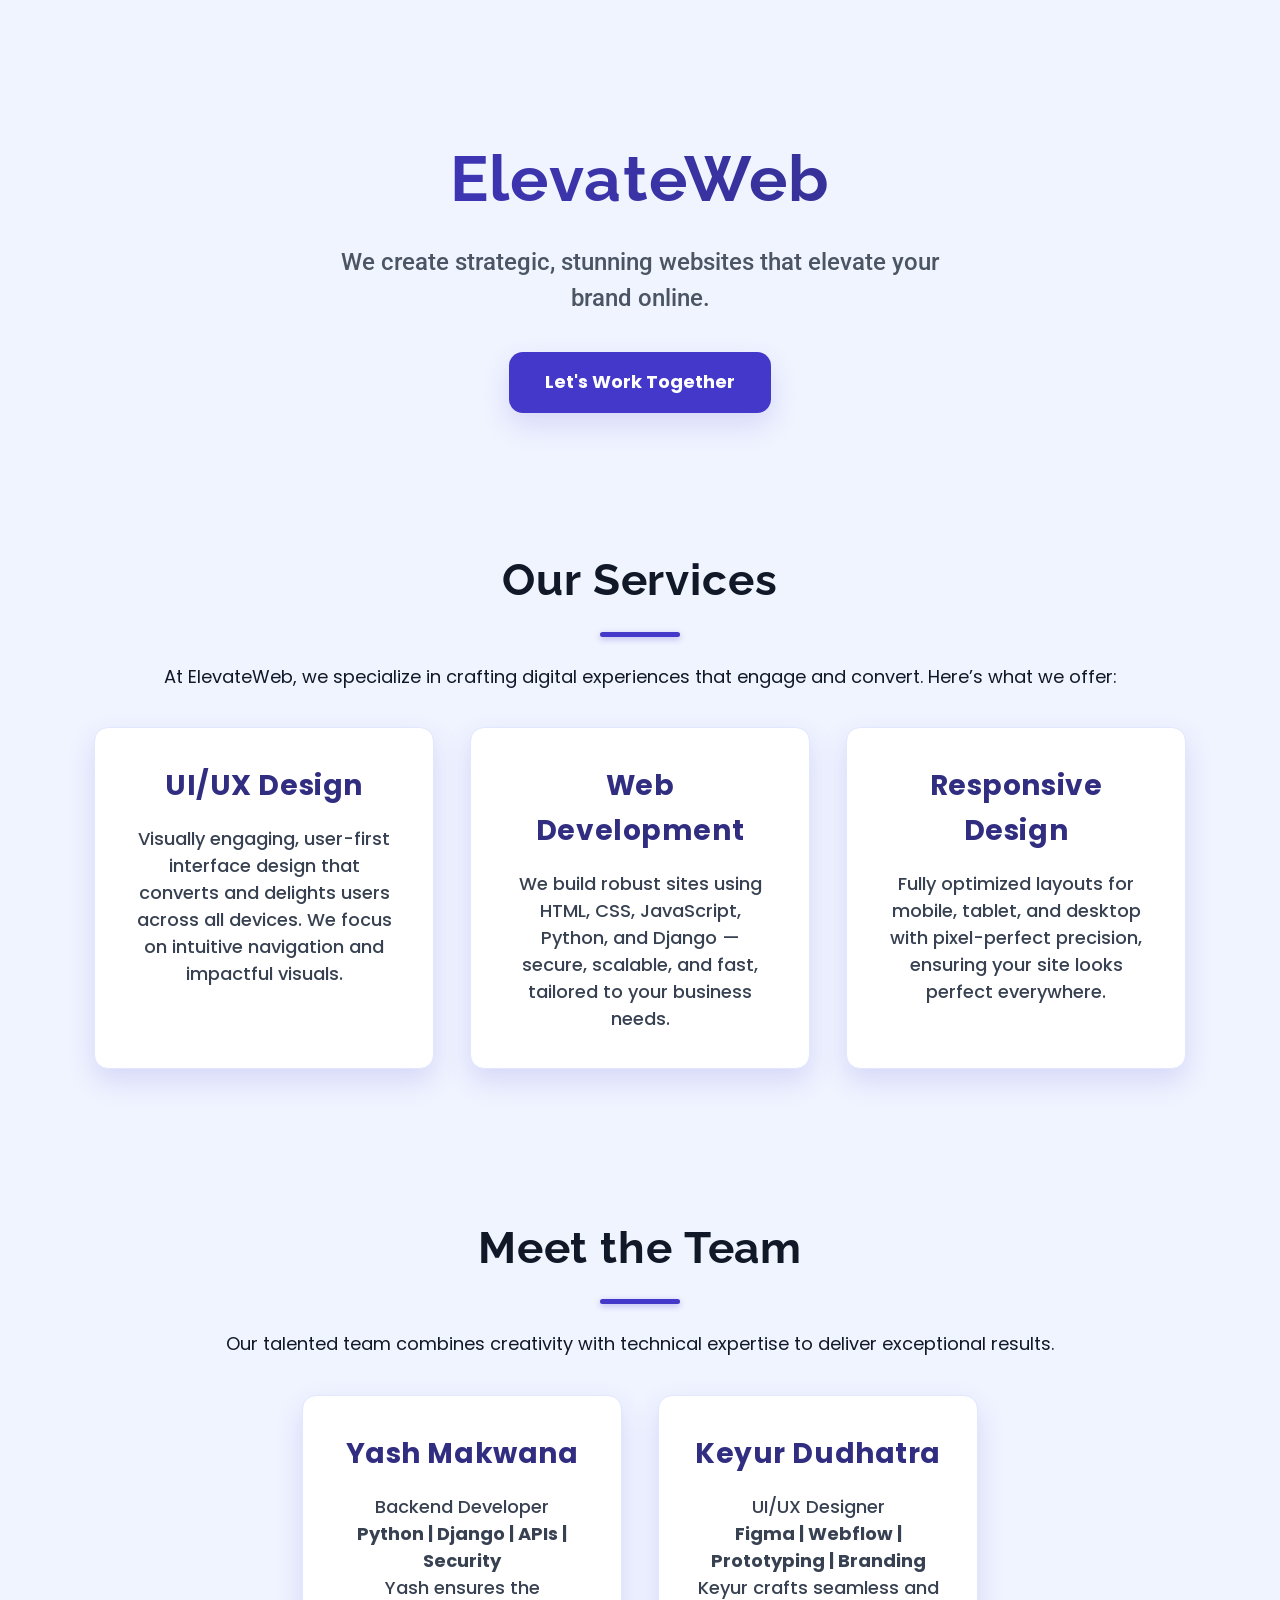
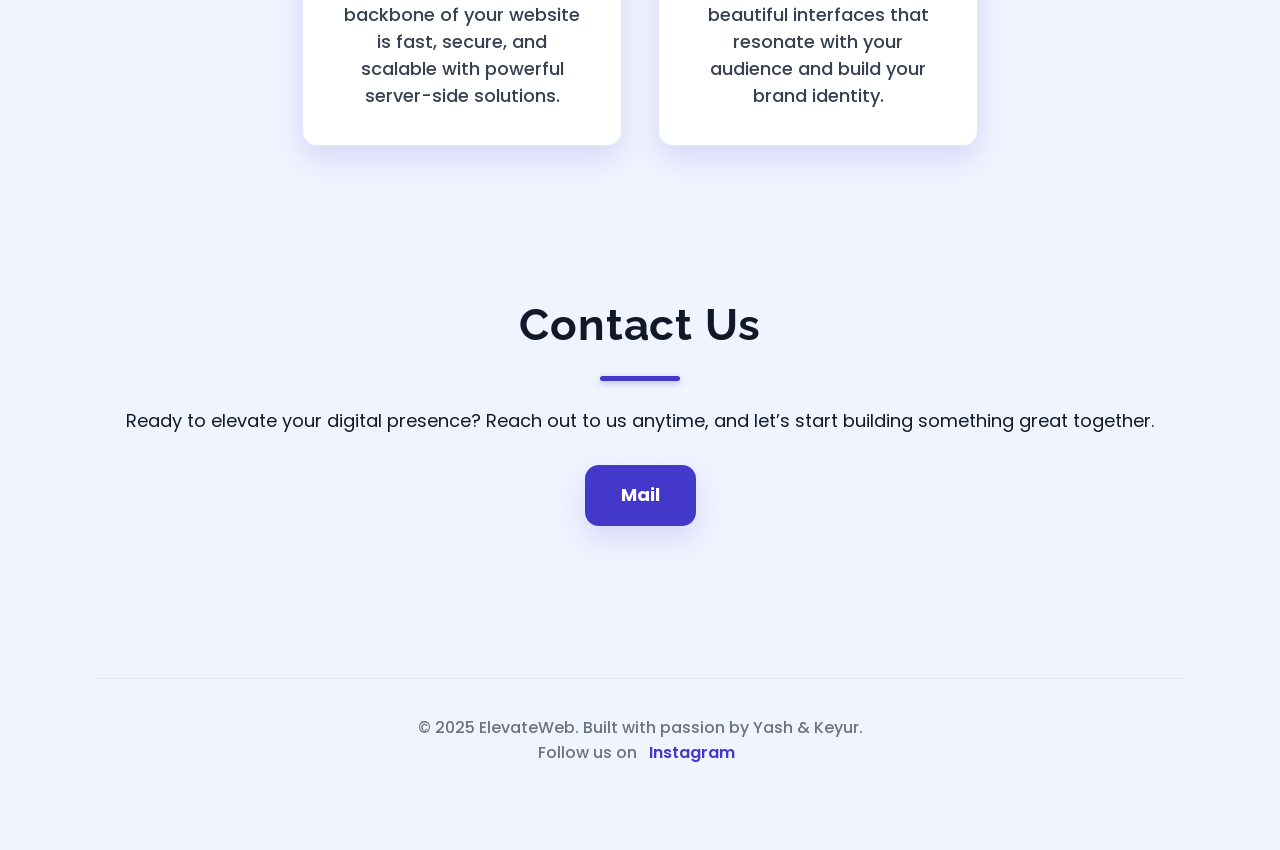
==== index.html @ 231b904a "Add files via upload" ====
<!DOCTYPE html>
<html lang="en">
<head>
  <meta charset="UTF-8" />
  <meta name="viewport" content="width=device-width, initial-scale=1"/>
  <meta name="description" content="ElevateWeb builds modern, strategic websites with stunning design and robust development.">
  <title>ElevateWeb - Strategic Website Creators</title>
  <link rel="stylesheet" href="style.css" />
  <link href="https://fonts.googleapis.com/css2?family=Poppins:wght@400;600&family=Raleway:wght@600;700&family=Roboto&display=swap" rel="stylesheet">
</head>
<body>
  <div class="container">
    <header>
      <h1>ElevateWeb</h1>
      <p class="subtitle">We create strategic, stunning websites that elevate your brand online.</p>
      <a href="#contact" class="button">Let's Work Together</a>
    </header>

    <section class="section">
      <h2>Our Services</h2>
      <p>At ElevateWeb, we specialize in crafting digital experiences that engage and convert. Here’s what we offer:</p>
      <div class="grid">
        <div class="card">
          <h3>UI/UX Design</h3>
          <p>Visually engaging, user-first interface design that converts and delights users across all devices. We focus on intuitive navigation and impactful visuals.</p>
        </div>
        <div class="card">
          <h3>Web Development</h3>
          <p>We build robust sites using HTML, CSS, JavaScript, Python, and Django — secure, scalable, and fast, tailored to your business needs.</p>
        </div>
        <div class="card">
          <h3>Responsive Design</h3>
          <p>Fully optimized layouts for mobile, tablet, and desktop with pixel-perfect precision, ensuring your site looks perfect everywhere.</p>
        </div>
      </div>
    </section>

    <section class="section">
      <h2>Meet the Team</h2>
      <p>Our talented team combines creativity with technical expertise to deliver exceptional results.</p>
      <div class="team-grid">
        <div class="card">
          <h3>Yash Makwana</h3>
          <p>Backend Developer<br><strong>Python | Django | APIs | Security</strong></p>
          <p>Yash ensures the backbone of your website is fast, secure, and scalable with powerful server-side solutions.</p>
        </div>
        <div class="card">
          <h3>Keyur Dudhatra</h3>
          <p>UI/UX Designer<br><strong>Figma | Webflow | Prototyping | Branding</strong></p>
          <p>Keyur crafts seamless and beautiful interfaces that resonate with your audience and build your brand identity.</p>
        </div>
      </div>
    </section>

    <section class="section" id="contact">
      <h2>Contact Us</h2>
      <p>Ready to elevate your digital presence? Reach out to us anytime, and let’s start building something great together.</p><br>
      <a class="button" href="https://mail.google.com/mail/?view=cm&to=keyur9744@gmail.com" target="_blank" rel="noopener noreferrer">Mail</a>
    </section>

    <footer>
      <p>&copy; 2025 ElevateWeb. Built with passion by Yash & Keyur.</p>
      <p>Follow us on 
        <a href="#" aria-label="Instagram">Instagram</a>
      </p>
    </footer>
  </div>
</body>
</html>
---- style.css ----
/* VARIABLES */
:root {
  --primary: #4338CA;       /* Vivid Blue */
  --primary-dark: #312E81;  /* Dark Violet */
  --accent: #111827;        /* Very Dark Gray */
  --background: #F0F4FF;    /* Soft Light Blue */
  --surface: #FFFFFF;       /* Pure White */
  --border: #E0E7FF;        /* Light Blue Violet */

  --font-primary: 'Poppins', sans-serif;
  --font-secondary: 'Roboto', sans-serif;
  --font-display: 'Raleway', sans-serif;

  --radius: 14px;
  --shadow: 0 12px 28px rgba(67, 56, 202, 0.15);
}

/* RESET */
* {
  margin: 0;
  padding: 0;
  box-sizing: border-box;
  transition: background-color 0.35s ease, color 0.35s ease, transform 0.35s ease, box-shadow 0.35s ease;
}

html {
  scroll-behavior: smooth;
  -webkit-font-smoothing: antialiased;
  -moz-osx-font-smoothing: grayscale;
}

body {
  font-family: var(--font-primary);
  background: var(--background);
  color: var(--accent);
  line-height: 1.6;
  font-size: 1.125rem;
  -webkit-font-smoothing: antialiased;
}

/* CONTAINER */
.container {
  width: 100%;
  max-width: 1140px;
  margin: 0 auto;
  padding: 48px 24px;
}

/* HEADER */
header {
  text-align: center;
  padding: 80px 20px 60px;
}

h1 {
  font-size: clamp(3rem, 6vw, 4rem);
  font-family: var(--font-display);
  background: linear-gradient(90deg, var(--primary), var(--primary-dark));
  -webkit-background-clip: text;
  -webkit-text-fill-color: transparent;
  margin-bottom: 14px;
  letter-spacing: 1.4px;
}

.subtitle {
  font-size: clamp(1.125rem, 3vw, 1.5rem);
  font-family: var(--font-secondary);
  color: #4B5563;
  margin-bottom: 36px;
  max-width: 600px;
  margin-left: auto;
  margin-right: auto;
  font-weight: 500;
  line-height: 1.5;
}

/* BUTTON */
.button {
  background: var(--primary);
  color: #fff;
  padding: 16px 36px;
  border: none;
  border-radius: var(--radius);
  text-decoration: none;
  font-weight: 700;
  font-size: 1.125rem;
  display: inline-block;
  box-shadow: var(--shadow);
  cursor: pointer;
  user-select: none;
  transition:
    background 0.35s cubic-bezier(0.4, 0, 0.2, 1),
    box-shadow 0.35s cubic-bezier(0.4, 0, 0.2, 1),
    transform 0.35s cubic-bezier(0.4, 0, 0.2, 1);
  will-change: transform, box-shadow;
}

.button:hover,
.button:focus-visible {
  background: var(--primary-dark);
  box-shadow: 0 0 18px var(--primary-dark);
  outline: none;
  transform: translateY(-3px) scale(1.05);
}

/* SECTIONS */
.section {
  padding: 72px 0;
  text-align: center;
  scroll-margin-top: 120px; /* for fixed header offset if any */
}

/* GRID */
.grid {
  display: grid;
  gap: 36px;
  margin-top: 36px;
}

@media (min-width: 768px) {
  .grid {
    grid-template-columns: repeat(2, 1fr);
  }
}

@media (min-width: 1024px) {
  .grid {
    grid-template-columns: repeat(3, 1fr);
  }
}

/* TEAM GRID - Centered Cards */
.team-grid {
  display: flex;
  justify-content: center;
  align-items: stretch;
  flex-wrap: wrap;
  gap: 36px;
  margin-top: 36px;
}

.team-grid .card {
  width: 320px;
}

/* CARD */
.card {
  background: var(--surface);
  border: 1.5px solid var(--border);
  padding: 36px;
  border-radius: var(--radius);
  box-shadow: var(--shadow);
  text-align: center;
  transition: transform 0.35s ease, box-shadow 0.35s ease;
  cursor: default;
  user-select: none;
}

.card:hover {
  transform: translateY(-10px);
  box-shadow: 0 20px 48px rgba(67, 56, 202, 0.3);
}

.card p {
  max-width: 300px;
  margin: 0 auto;
  font-weight: 500;
  color: #374151; /* slightly lighter than --accent */
  line-height: 1.5;
}

/* HEADINGS */
h2 {
  font-size: clamp(2rem, 5vw, 2.75rem);
  margin-bottom: 26px;
  font-family: var(--font-display);
  position: relative;
  font-weight: 700;
  letter-spacing: 0.02em;
}

h2::after {
  content: '';
  display: block;
  width: 80px;
  height: 5px;
  background: var(--primary);
  margin: 16px auto 0;
  border-radius: 3px;
  box-shadow: 0 2px 6px rgba(67, 56, 202, 0.35);
}

h3 {
  font-size: clamp(1.375rem, 3vw, 1.75rem);
  margin-bottom: 16px;
  color: var(--primary-dark);
  font-weight: 700;
  letter-spacing: 0.02em;
}

/* FORM */
form {
  max-width: 640px;
  margin: 0 auto;
  background: var(--surface);
  padding: 36px;
  border-radius: var(--radius);
  box-shadow: var(--shadow);
  text-align: left;
  font-weight: 500;
}

label {
  display: block;
  margin-bottom: 10px;
  font-weight: 600;
  color: var(--primary-dark);
  font-size: 1rem;
}

input,
textarea {
  width: 100%;
  padding: 14px 18px;
  margin-bottom: 24px;
  border: 2px solid var(--border);
  border-radius: var(--radius);
  font-family: var(--font-secondary);
  font-size: 1.125rem;
  background: #fff;
  color: var(--accent);
  box-shadow: inset 0 1px 3px rgba(0,0,0,0.05);
  transition: border-color 0.3s ease, box-shadow 0.3s ease;
  resize: vertical;
  min-height: 100px;
}

input::placeholder,
textarea::placeholder {
  color: #A1A9C0;
  font-style: italic;
}

input:focus,
textarea:focus {
  border-color: var(--primary);
  outline: none;
  box-shadow: 0 0 12px var(--primary);
}

/* FOOTER */
footer {
  margin-top: 80px;
  padding: 36px 20px;
  text-align: center;
  font-size: 1rem;
  border-top: 1.5px solid var(--border);
  color: #6B7280;
  font-weight: 500;
  user-select: none;
}

footer a {
  color: var(--primary);
  text-decoration: none;
  font-weight: 600;
  margin: 0 8px;
  transition: color 0.3s ease;
}

footer a:hover,
footer a:focus {
  color: var(--primary-dark);
  outline: none;
  text-decoration: underline;
}

/* LINK FOCUS */
a:focus-visible {
  outline: 3px solid var(--primary);
  outline-offset: 4px;
}

/* FORM BUTTON */
form .button {
  display: block;
  margin: 0 auto;
  font-weight: 700;
  font-size: 1.125rem;
  padding: 16px 36px;
  border-radius: var(--radius);
  box-shadow: var(--shadow);
  cursor: pointer;
  user-select: none;
  transition:
    background 0.35s ease,
    box-shadow 0.35s ease,
    transform 0.35s ease;
}

form .button:hover,
form .button:focus-visible {
  background: var(--primary-dark);
  box-shadow: 0 0 18px var(--primary-dark);
  transform: translateY(-3px) scale(1.05);
  outline: none;
}
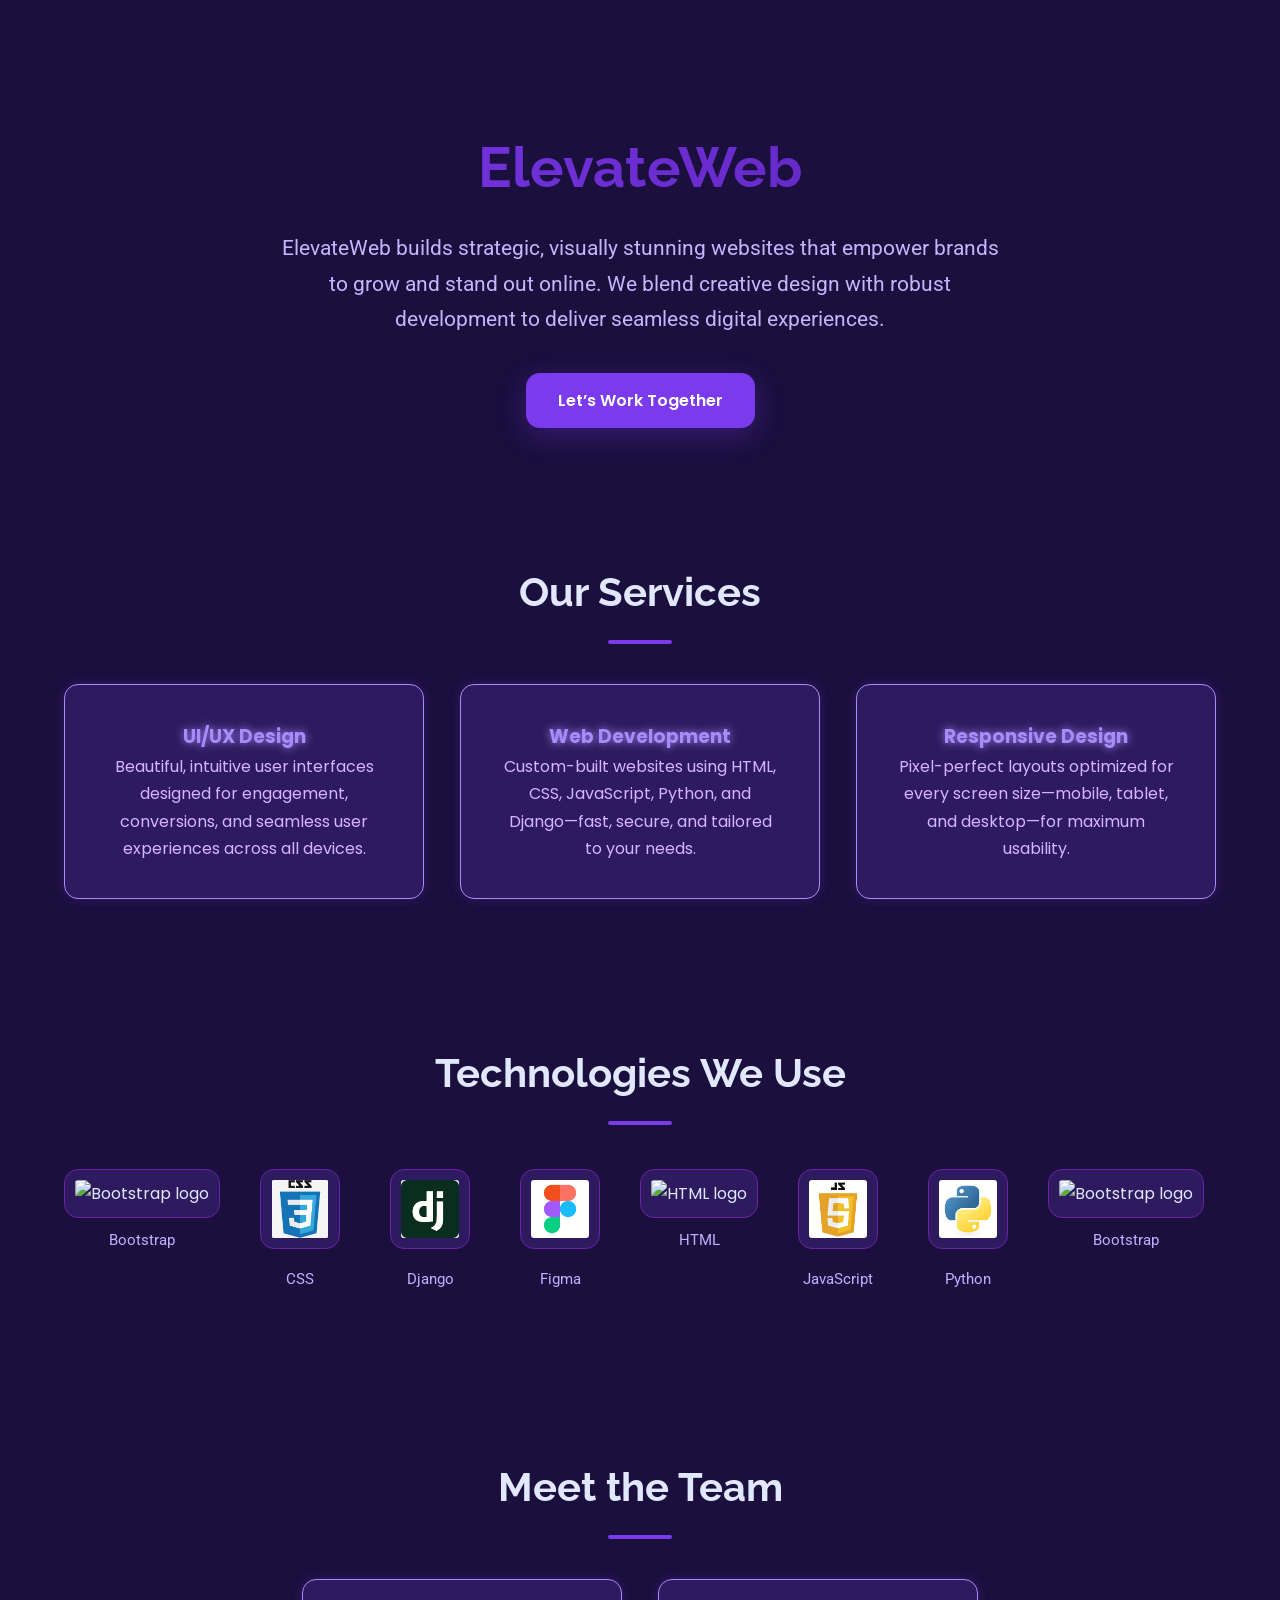
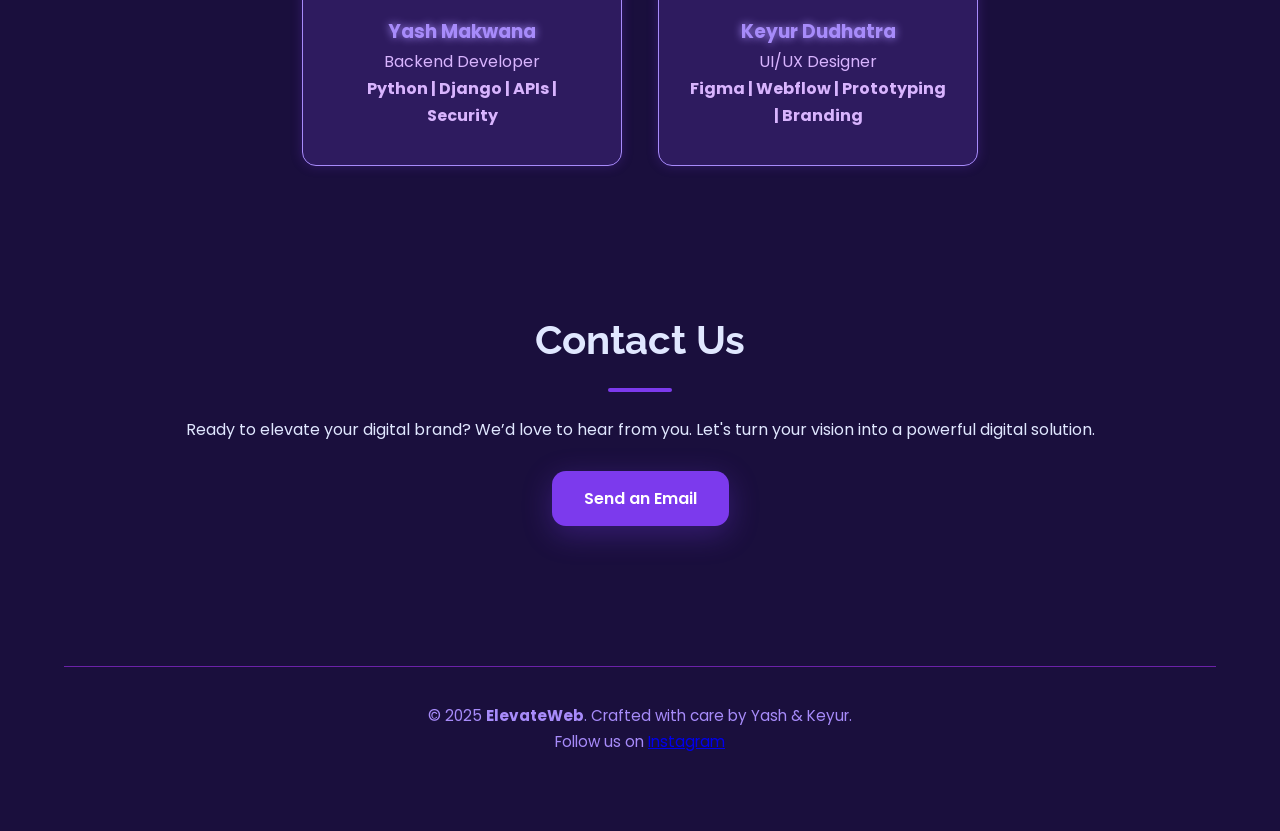
==== commit 7172a247: "Add files via upload" ====
--- a/index.html
+++ b/index.html
@@ -1,69 +1,145 @@
-<!DOCTYPE html>
-<html lang="en">
-<head>
-  <meta charset="UTF-8" />
-  <meta name="viewport" content="width=device-width, initial-scale=1"/>
-  <meta name="description" content="ElevateWeb builds modern, strategic websites with stunning design and robust development.">
-  <title>ElevateWeb - Strategic Website Creators</title>
-  <link rel="stylesheet" href="style.css" />
-  <link href="https://fonts.googleapis.com/css2?family=Poppins:wght@400;600&family=Raleway:wght@600;700&family=Roboto&display=swap" rel="stylesheet">
-</head>
-<body>
-  <div class="container">
-    <header>
-      <h1>ElevateWeb</h1>
-      <p class="subtitle">We create strategic, stunning websites that elevate your brand online.</p>
-      <a href="#contact" class="button">Let's Work Together</a>
-    </header>
-
-    <section class="section">
-      <h2>Our Services</h2>
-      <p>At ElevateWeb, we specialize in crafting digital experiences that engage and convert. Here’s what we offer:</p>
-      <div class="grid">
-        <div class="card">
-          <h3>UI/UX Design</h3>
-          <p>Visually engaging, user-first interface design that converts and delights users across all devices. We focus on intuitive navigation and impactful visuals.</p>
-        </div>
-        <div class="card">
-          <h3>Web Development</h3>
-          <p>We build robust sites using HTML, CSS, JavaScript, Python, and Django — secure, scalable, and fast, tailored to your business needs.</p>
-        </div>
-        <div class="card">
-          <h3>Responsive Design</h3>
-          <p>Fully optimized layouts for mobile, tablet, and desktop with pixel-perfect precision, ensuring your site looks perfect everywhere.</p>
-        </div>
-      </div>
-    </section>
-
-    <section class="section">
-      <h2>Meet the Team</h2>
-      <p>Our talented team combines creativity with technical expertise to deliver exceptional results.</p>
-      <div class="team-grid">
-        <div class="card">
-          <h3>Yash Makwana</h3>
-          <p>Backend Developer<br><strong>Python | Django | APIs | Security</strong></p>
-          <p>Yash ensures the backbone of your website is fast, secure, and scalable with powerful server-side solutions.</p>
-        </div>
-        <div class="card">
-          <h3>Keyur Dudhatra</h3>
-          <p>UI/UX Designer<br><strong>Figma | Webflow | Prototyping | Branding</strong></p>
-          <p>Keyur crafts seamless and beautiful interfaces that resonate with your audience and build your brand identity.</p>
-        </div>
-      </div>
-    </section>
-
-    <section class="section" id="contact">
-      <h2>Contact Us</h2>
-      <p>Ready to elevate your digital presence? Reach out to us anytime, and let’s start building something great together.</p><br>
-      <a class="button" href="https://mail.google.com/mail/?view=cm&to=keyur9744@gmail.com" target="_blank" rel="noopener noreferrer">Mail</a>
-    </section>
-
-    <footer>
-      <p>&copy; 2025 ElevateWeb. Built with passion by Yash & Keyur.</p>
-      <p>Follow us on 
-        <a href="#" aria-label="Instagram">Instagram</a>
-      </p>
-    </footer>
-  </div>
-</body>
-</html>
+<!DOCTYPE html>
+<html lang="en">
+<head>
+  <meta charset="UTF-8" />
+  <meta name="viewport" content="width=device-width, initial-scale=1" />
+  <meta name="description" content="ElevateWeb - Professional UI/UX and web development agency crafting fast, responsive, and visually compelling digital experiences." />
+  <meta name="keywords" content="ElevateWeb, Web Development, UI UX Design, HTML CSS JavaScript, Python Django, Responsive Websites" />
+  <meta name="author" content="ElevateWeb Team" />
+  <meta property="og:title" content="ElevateWeb - Strategic Website Creators" />
+  <meta property="og:description" content="We build websites that are modern, scalable, and visually engaging. Elevate your digital presence today." />
+  <meta property="og:type" content="website" />
+  <meta property="og:image" content="elevateweb-preview.png" />
+  <title>ElevateWeb - Strategic Website Creators</title>
+  
+  <!-- Improved font loading by reducing unnecessary weights -->
+  <link href="https://fonts.googleapis.com/css2?family=Poppins:wght@400;600&family=Raleway:wght@600;700&family=Roboto&display=swap" rel="stylesheet" />
+  
+  <link rel="stylesheet" href="style.css" />
+</head>
+
+<body>
+  <div class="container">
+    <header role="banner" aria-label="Website header">
+      <h1>ElevateWeb</h1>
+      <p class="subtitle">
+        ElevateWeb builds strategic, visually stunning websites that empower brands to grow and stand out online. We blend creative design with robust development to deliver seamless digital experiences.
+      </p>
+      <a href="#contact" class="button" role="button" aria-label="Contact ElevateWeb">Let’s Work Together</a>
+    </header>
+
+    <main role="main">
+      <section class="section" aria-labelledby="services-heading">
+        <h2 id="services-heading">Our Services</h2>
+        <div class="grid">
+          <article class="card" tabindex="0" aria-label="UI/UX Design service">
+            <h3>UI/UX Design</h3>
+            <p>Beautiful, intuitive user interfaces designed for engagement, conversions, and seamless user experiences across all devices.</p>
+          </article>
+          <article class="card" tabindex="0" aria-label="Web Development service">
+            <h3>Web Development</h3>
+            <p>Custom-built websites using HTML, CSS, JavaScript, Python, and Django—fast, secure, and tailored to your needs.</p>
+          </article>
+          <article class="card" tabindex="0" aria-label="Responsive Design service">
+            <h3>Responsive Design</h3>
+            <p>Pixel-perfect layouts optimized for every screen size—mobile, tablet, and desktop—for maximum usability.</p>
+          </article>
+        </div>
+      </section>
+
+      <section class="section" aria-labelledby="technologies-heading">
+        <h2 id="technologies-heading">Technologies We Use</h2>
+        <div class="skills-scroll" aria-label="Scrolling list of technologies logos" role="list">
+          <div class="skills-track">
+            <!-- Skill items are now list roles for better semantic -->
+            <div class="skill-item" role="listitem" title="Bootstrap">
+              <img src="bootstrap.jpg" alt="Bootstrap logo" loading="lazy" />
+              <span>Bootstrap</span>
+            </div>
+            <div class="skill-item" role="listitem" title="CSS">
+              <img src="css.png" alt="CSS logo" loading="lazy" />
+              <span>CSS</span>
+            </div>
+            <div class="skill-item" role="listitem" title="Django">
+              <img src="django.png" alt="Django logo" loading="lazy" />
+              <span>Django</span>
+            </div>
+            <div class="skill-item" role="listitem" title="Figma">
+              <img src="figma.png" alt="Figma logo" loading="lazy" />
+              <span>Figma</span>
+            </div>
+            <div class="skill-item" role="listitem" title="HTML">
+              <img src="html.png" alt="HTML logo" loading="lazy" />
+              <span>HTML</span>
+            </div>
+            <div class="skill-item" role="listitem" title="JavaScript">
+              <img src="js.png" alt="JavaScript logo" loading="lazy" />
+              <span>JavaScript</span>
+            </div>
+            <div class="skill-item" role="listitem" title="Python">
+              <img src="python.jpg" alt="Python logo" loading="lazy" />
+              <span>Python</span>
+            </div>
+            <!-- Repeat skill items here if needed for scrolling effect -->
+	<div class="skill-item" role="listitem" title="Bootstrap">
+              <img src="bootstrap.jpg" alt="Bootstrap logo" loading="lazy" />
+              <span>Bootstrap</span>
+            </div>
+            <div class="skill-item" role="listitem" title="CSS">
+              <img src="css.png" alt="CSS logo" loading="lazy" />
+              <span>CSS</span>
+            </div>
+            <div class="skill-item" role="listitem" title="Django">
+              <img src="django.png" alt="Django logo" loading="lazy" />
+              <span>Django</span>
+            </div>
+            <div class="skill-item" role="listitem" title="Figma">
+              <img src="figma.png" alt="Figma logo" loading="lazy" />
+              <span>Figma</span>
+            </div>
+            <div class="skill-item" role="listitem" title="HTML">
+              <img src="html.png" alt="HTML logo" loading="lazy" />
+              <span>HTML</span>
+            </div>
+            <div class="skill-item" role="listitem" title="JavaScript">
+              <img src="js.png" alt="JavaScript logo" loading="lazy" />
+              <span>JavaScript</span>
+            </div>
+            <div class="skill-item" role="listitem" title="Python">
+              <img src="python.jpg" alt="Python logo" loading="lazy" />
+              <span>Python</span>
+            </div>
+
+        </div>
+      </section>
+
+      <section class="section" aria-labelledby="team-heading">
+        <h2 id="team-heading">Meet the Team</h2>
+        <div class="team-grid">
+          <article class="card" tabindex="0" aria-label="Team member Yash Makwana">
+            <h3>Yash Makwana</h3>
+            <p>Backend Developer<br /><strong>Python | Django | APIs | Security</strong></p>
+          </article>
+          <article class="card" tabindex="0" aria-label="Team member Keyur Dudhatra">
+            <h3>Keyur Dudhatra</h3>
+            <p>UI/UX Designer<br /><strong>Figma | Webflow | Prototyping | Branding</strong></p>
+          </article>
+        </div>
+      </section>
+
+      <section class="section" id="contact" aria-labelledby="contact-heading">
+        <h2 id="contact-heading">Contact Us</h2>
+        <p>Ready to elevate your digital brand? We’d love to hear from you. Let's turn your vision into a powerful digital solution.</p><br>
+        <a class="button" href="mailto:elevateweb7@gmail.com" target="_blank" rel="noopener noreferrer" role="button" aria-label="Send an email to ElevateWeb">Send an Email</a>
+      </section>
+    </main>
+
+    <footer role="contentinfo">
+      <p>&copy; 2025 <strong>ElevateWeb</strong>. Crafted with care by Yash & Keyur.</p>
+      <p>Follow us on 
+        <a href="https://www.instagram.com/_elevateweb/" target="_blank" rel="noopener noreferrer" aria-label="Instagram ElevateWeb">Instagram</a>
+      </p>
+    </footer>
+  </div>
+</body>
+</html>
--- a/style.css
+++ b/style.css
@@ -1,308 +1,348 @@
-/* VARIABLES */
-:root {
-  --primary: #4338CA;       /* Vivid Blue */
-  --primary-dark: #312E81;  /* Dark Violet */
-  --accent: #111827;        /* Very Dark Gray */
-  --background: #F0F4FF;    /* Soft Light Blue */
-  --surface: #FFFFFF;       /* Pure White */
-  --border: #E0E7FF;        /* Light Blue Violet */
-
-  --font-primary: 'Poppins', sans-serif;
-  --font-secondary: 'Roboto', sans-serif;
-  --font-display: 'Raleway', sans-serif;
-
-  --radius: 14px;
-  --shadow: 0 12px 28px rgba(67, 56, 202, 0.15);
-}
-
-/* RESET */
-* {
-  margin: 0;
-  padding: 0;
-  box-sizing: border-box;
-  transition: background-color 0.35s ease, color 0.35s ease, transform 0.35s ease, box-shadow 0.35s ease;
-}
-
-html {
-  scroll-behavior: smooth;
-  -webkit-font-smoothing: antialiased;
-  -moz-osx-font-smoothing: grayscale;
-}
-
-body {
-  font-family: var(--font-primary);
-  background: var(--background);
-  color: var(--accent);
-  line-height: 1.6;
-  font-size: 1.125rem;
-  -webkit-font-smoothing: antialiased;
-}
-
-/* CONTAINER */
-.container {
-  width: 100%;
-  max-width: 1140px;
-  margin: 0 auto;
-  padding: 48px 24px;
-}
-
-/* HEADER */
-header {
-  text-align: center;
-  padding: 80px 20px 60px;
-}
-
-h1 {
-  font-size: clamp(3rem, 6vw, 4rem);
-  font-family: var(--font-display);
-  background: linear-gradient(90deg, var(--primary), var(--primary-dark));
-  -webkit-background-clip: text;
-  -webkit-text-fill-color: transparent;
-  margin-bottom: 14px;
-  letter-spacing: 1.4px;
-}
-
-.subtitle {
-  font-size: clamp(1.125rem, 3vw, 1.5rem);
-  font-family: var(--font-secondary);
-  color: #4B5563;
-  margin-bottom: 36px;
-  max-width: 600px;
-  margin-left: auto;
-  margin-right: auto;
-  font-weight: 500;
-  line-height: 1.5;
-}
-
-/* BUTTON */
-.button {
-  background: var(--primary);
-  color: #fff;
-  padding: 16px 36px;
-  border: none;
-  border-radius: var(--radius);
-  text-decoration: none;
-  font-weight: 700;
-  font-size: 1.125rem;
-  display: inline-block;
-  box-shadow: var(--shadow);
-  cursor: pointer;
-  user-select: none;
-  transition:
-    background 0.35s cubic-bezier(0.4, 0, 0.2, 1),
-    box-shadow 0.35s cubic-bezier(0.4, 0, 0.2, 1),
-    transform 0.35s cubic-bezier(0.4, 0, 0.2, 1);
-  will-change: transform, box-shadow;
-}
-
-.button:hover,
-.button:focus-visible {
-  background: var(--primary-dark);
-  box-shadow: 0 0 18px var(--primary-dark);
-  outline: none;
-  transform: translateY(-3px) scale(1.05);
-}
-
-/* SECTIONS */
-.section {
-  padding: 72px 0;
-  text-align: center;
-  scroll-margin-top: 120px; /* for fixed header offset if any */
-}
-
-/* GRID */
-.grid {
-  display: grid;
-  gap: 36px;
-  margin-top: 36px;
-}
-
-@media (min-width: 768px) {
-  .grid {
-    grid-template-columns: repeat(2, 1fr);
-  }
-}
-
-@media (min-width: 1024px) {
-  .grid {
-    grid-template-columns: repeat(3, 1fr);
-  }
-}
-
-/* TEAM GRID - Centered Cards */
-.team-grid {
-  display: flex;
-  justify-content: center;
-  align-items: stretch;
-  flex-wrap: wrap;
-  gap: 36px;
-  margin-top: 36px;
-}
-
-.team-grid .card {
-  width: 320px;
-}
-
-/* CARD */
-.card {
-  background: var(--surface);
-  border: 1.5px solid var(--border);
-  padding: 36px;
-  border-radius: var(--radius);
-  box-shadow: var(--shadow);
-  text-align: center;
-  transition: transform 0.35s ease, box-shadow 0.35s ease;
-  cursor: default;
-  user-select: none;
-}
-
-.card:hover {
-  transform: translateY(-10px);
-  box-shadow: 0 20px 48px rgba(67, 56, 202, 0.3);
-}
-
-.card p {
-  max-width: 300px;
-  margin: 0 auto;
-  font-weight: 500;
-  color: #374151; /* slightly lighter than --accent */
-  line-height: 1.5;
-}
-
-/* HEADINGS */
-h2 {
-  font-size: clamp(2rem, 5vw, 2.75rem);
-  margin-bottom: 26px;
-  font-family: var(--font-display);
-  position: relative;
-  font-weight: 700;
-  letter-spacing: 0.02em;
-}
-
-h2::after {
-  content: '';
-  display: block;
-  width: 80px;
-  height: 5px;
-  background: var(--primary);
-  margin: 16px auto 0;
-  border-radius: 3px;
-  box-shadow: 0 2px 6px rgba(67, 56, 202, 0.35);
-}
-
-h3 {
-  font-size: clamp(1.375rem, 3vw, 1.75rem);
-  margin-bottom: 16px;
-  color: var(--primary-dark);
-  font-weight: 700;
-  letter-spacing: 0.02em;
-}
-
-/* FORM */
-form {
-  max-width: 640px;
-  margin: 0 auto;
-  background: var(--surface);
-  padding: 36px;
-  border-radius: var(--radius);
-  box-shadow: var(--shadow);
-  text-align: left;
-  font-weight: 500;
-}
-
-label {
-  display: block;
-  margin-bottom: 10px;
-  font-weight: 600;
-  color: var(--primary-dark);
-  font-size: 1rem;
-}
-
-input,
-textarea {
-  width: 100%;
-  padding: 14px 18px;
-  margin-bottom: 24px;
-  border: 2px solid var(--border);
-  border-radius: var(--radius);
-  font-family: var(--font-secondary);
-  font-size: 1.125rem;
-  background: #fff;
-  color: var(--accent);
-  box-shadow: inset 0 1px 3px rgba(0,0,0,0.05);
-  transition: border-color 0.3s ease, box-shadow 0.3s ease;
-  resize: vertical;
-  min-height: 100px;
-}
-
-input::placeholder,
-textarea::placeholder {
-  color: #A1A9C0;
-  font-style: italic;
-}
-
-input:focus,
-textarea:focus {
-  border-color: var(--primary);
-  outline: none;
-  box-shadow: 0 0 12px var(--primary);
-}
-
-/* FOOTER */
-footer {
-  margin-top: 80px;
-  padding: 36px 20px;
-  text-align: center;
-  font-size: 1rem;
-  border-top: 1.5px solid var(--border);
-  color: #6B7280;
-  font-weight: 500;
-  user-select: none;
-}
-
-footer a {
-  color: var(--primary);
-  text-decoration: none;
-  font-weight: 600;
-  margin: 0 8px;
-  transition: color 0.3s ease;
-}
-
-footer a:hover,
-footer a:focus {
-  color: var(--primary-dark);
-  outline: none;
-  text-decoration: underline;
-}
-
-/* LINK FOCUS */
-a:focus-visible {
-  outline: 3px solid var(--primary);
-  outline-offset: 4px;
-}
-
-/* FORM BUTTON */
-form .button {
-  display: block;
-  margin: 0 auto;
-  font-weight: 700;
-  font-size: 1.125rem;
-  padding: 16px 36px;
-  border-radius: var(--radius);
-  box-shadow: var(--shadow);
-  cursor: pointer;
-  user-select: none;
-  transition:
-    background 0.35s ease,
-    box-shadow 0.35s ease,
-    transform 0.35s ease;
-}
-
-form .button:hover,
-form .button:focus-visible {
-  background: var(--primary-dark);
-  box-shadow: 0 0 18px var(--primary-dark);
-  transform: translateY(-3px) scale(1.05);
-  outline: none;
-}
-
+/* VARIABLES */
+:root {
+  --primary: #7C3AED;          /* Bright Purple */
+  --primary-dark: #5B21B6;     /* Dark Purple */
+  --accent: #E0E7FF;           /* Light Purple Text */
+  --background: #1A0F3D;       /* Very Dark Purple Background */
+  --surface: #2E1B5F;          /* Dark Purple Card Background */
+  --border: #6B21A8;           /* Medium Purple Border */
+
+  --font-primary: 'Poppins', sans-serif;
+  --font-secondary: 'Roboto', sans-serif;
+  --font-display: 'Raleway', sans-serif;
+
+  --radius: 14px;
+  --shadow: 0 8px 30px rgba(124, 58, 237, 0.3);
+}
+
+/* RESET */
+*,
+*::before,
+*::after {
+  margin: 0;
+  padding: 0;
+  box-sizing: border-box;
+  transition: all 0.3s ease;
+}
+
+html {
+  scroll-behavior: smooth;
+  font-size: 16px;
+}
+
+body {
+  font-family: var(--font-primary);
+  background: var(--background);
+  color: var(--accent);
+  line-height: 1.7;
+  font-size: 1rem;
+  -webkit-font-smoothing: antialiased;
+  -moz-osx-font-smoothing: grayscale;
+  min-height: 100vh;
+}
+
+.container {
+  width: 100%;
+  max-width: 1200px;
+  margin: 0 auto;
+  padding: 40px 24px;
+}
+
+header {
+  text-align: center;
+  padding: 80px 20px 60px;
+  user-select: none;
+}
+
+h1 {
+  font-size: clamp(2.75rem, 5vw, 3.5rem);
+  font-family: var(--font-display);
+  background: linear-gradient(90deg, var(--primary), var(--primary-dark));
+  -webkit-background-clip: text;
+  color: transparent;
+  background-clip: text;
+  -webkit-text-fill-color: transparent;
+  margin-bottom: 16px;
+}
+
+.subtitle {
+  font-size: clamp(1.05rem, 2.5vw, 1.3rem);
+  font-family: var(--font-secondary);
+  color: #C4B5FD; /* lighter purple */
+  margin-bottom: 36px;
+  max-width: 720px;
+  margin-left: auto;
+  margin-right: auto;
+}
+
+.button {
+  background: var(--primary);
+  color: #fff;
+  padding: 14px 32px;
+  border: none;
+  border-radius: var(--radius);
+  text-decoration: none;
+  font-weight: 600;
+  display: inline-block;
+  box-shadow: var(--shadow);
+  cursor: pointer;
+  font-size: 1rem;
+  user-select: none;
+  transition: background-color 0.3s ease, box-shadow 0.3s ease;
+}
+
+.button:hover,
+.button:focus {
+  background: var(--primary-dark);
+  box-shadow: 0 0 16px var(--primary-dark);
+  outline: none;
+}
+
+.section {
+  padding: 70px 0;
+  text-align: center;
+}
+
+.grid {
+  display: grid;
+  gap: 36px;
+  margin-top: 40px;
+}
+
+@media (min-width: 768px) {
+  .grid {
+    grid-template-columns: repeat(2, 1fr);
+  }
+}
+
+@media (min-width: 1024px) {
+  .grid {
+    grid-template-columns: repeat(3, 1fr);
+  }
+}
+
+.team-grid {
+  display: flex;
+  justify-content: center;
+  align-items: stretch;
+  flex-wrap: wrap;
+  gap: 36px;
+  margin-top: 40px;
+}
+
+.team-grid .card {
+  width: 320px;
+}
+
+/* Neon Card Styles */
+.card {
+  background: var(--surface);
+  border: 1px solid #A78BFA; /* lighter purple border */
+  padding: 36px 28px;
+  border-radius: var(--radius);
+  box-shadow: 0 0 12px rgba(124, 58, 237, 0.25);
+  text-align: center;
+  transition: transform 0.3s ease, box-shadow 0.3s ease;
+  cursor: default;
+  user-select: none;
+  color: var(--accent);
+}
+
+.card:hover,
+.card:focus-within {
+  transform: translateY(-10px);
+  box-shadow:
+    0 0 8px #7C3AED,
+    0 0 16px #9333EA,
+    0 0 24px #A78BFA,
+    0 0 40px #C4B5FD;
+  outline: none;
+}
+
+.card h3 {
+  color: #A78BFA;
+  text-shadow: 0 0 8px #A78BFA;
+}
+
+.card p {
+  max-width: 280px;
+  margin: 0 auto;
+  color: #D8B4FE;
+  font-size: 1rem;
+}
+
+h2 {
+  font-size: clamp(1.9rem, 4vw, 2.5rem);
+  margin-bottom: 24px;
+  font-family: var(--font-display);
+  position: relative;
+  color: var(--accent);
+}
+
+h2::after {
+  content: '';
+  display: block;
+  width: 64px;
+  height: 4px;
+  background: var(--primary);
+  margin: 14px auto 0;
+  border-radius: 2px;
+}
+
+form {
+  max-width: 640px;
+  margin: 0 auto;
+  background: var(--surface);
+  padding: 40px;
+  border-radius: var(--radius);
+  box-shadow: 0 0 20px rgba(124, 58, 237, 0.25);
+  text-align: left;
+  color: var(--accent);
+}
+
+label {
+  display: block;
+  margin-bottom: 10px;
+  font-weight: 600;
+  font-size: 0.95rem;
+}
+
+input,
+textarea {
+  width: 100%;
+  padding: 14px 18px;
+  margin-bottom: 24px;
+  border: 1.5px solid var(--border);
+  border-radius: var(--radius);
+  font-family: var(--font-secondary);
+  font-size: 1rem;
+  background: #3B256B;
+  color: var(--accent);
+  transition: border-color 0.3s ease, box-shadow 0.3s ease;
+}
+
+input::placeholder,
+textarea::placeholder {
+  color: #A78BFA;
+}
+
+input:focus,
+textarea:focus {
+  border-color: var(--primary);
+  outline: none;
+  box-shadow: 0 0 8px var(--primary);
+}
+
+footer {
+  margin-top: 70px;
+  padding: 36px 20px;
+  text-align: center;
+  font-size: 0.95rem;
+  border-top: 1px solid var(--border);
+  color: #A78BFA;
+}
+
+a:focus {
+  outline: 2px solid var(--primary);
+  outline-offset: 2px;
+}
+
+/* TECHNOLOGIES SCROLL SECTION */
+.skills-scroll {
+  overflow: hidden;
+  position: relative;
+  padding: 20px 0;
+  width: 100%;
+}
+
+.skills-track {
+  display: flex;
+  gap: 30px;
+  animation: scroll-left 6s linear infinite;
+  padding: 0 0px;
+  width: max-content;
+}
+
+@keyframes scroll-left {
+  0% {
+    transform: translateX(20);
+  }
+  100% {
+    transform: translateX(-100%);
+  }
+}
+
+.skill-item {
+  flex: 0 0 auto;
+  min-width: 100px;
+  text-align: center;
+  cursor: default;
+}
+
+.skill-item img {
+  width: 80px;
+  height: 80px;
+  object-fit: contain;
+  background: var(--surface);
+  border: 1px solid var(--border);
+  border-radius: var(--radius);
+  padding: 10px;
+  transition: transform 0.3s ease, box-shadow 0.3s ease, border-color 0.3s ease;
+}
+
+.skill-item img:hover,
+.skill-item img:focus {
+  transform: scale(1.15);
+  box-shadow: 0 8px 20px rgba(124, 58, 237, 0.15);
+  border-color: var(--primary);
+  outline: none;
+}
+
+.skill-item span {
+  margin-top: 10px;
+  display: block;
+  font-size: 0.95rem;
+  font-family: var(--font-secondary);
+  color: #BDB2FF;
+  user-select: none;
+}
+
+/* Responsive */
+@media (max-width: 768px) {
+  .skills-track {
+    gap: 20px;
+  }
+  .skill-item {
+    min-width: 80px;
+  }
+  .skill-item img {
+    width: 60px;
+    height: 60px;
+  }
+  .skill-item span {
+    font-size: 0.85rem;
+  }
+}
+
+/* Button inside form */
+form .button {
+  display: block;
+  margin: 0 auto;
+  font-family: var(--font-secondary);
+  font-size: 1rem;
+  padding: 14px 32px;
+  background: var(--primary);
+  color: white;
+  border: none;
+  border-radius: var(--radius);
+  cursor: pointer;
+  box-shadow: 0 0 12px var(--primary);
+  transition: background-color 0.3s ease, box-shadow 0.3s ease;
+}
+
+form .button:hover,
+form .button:focus {
+  background: var(--primary-dark);
+  box-shadow: 0 0 16px var(--primary-dark);
+  outline: none;
+}
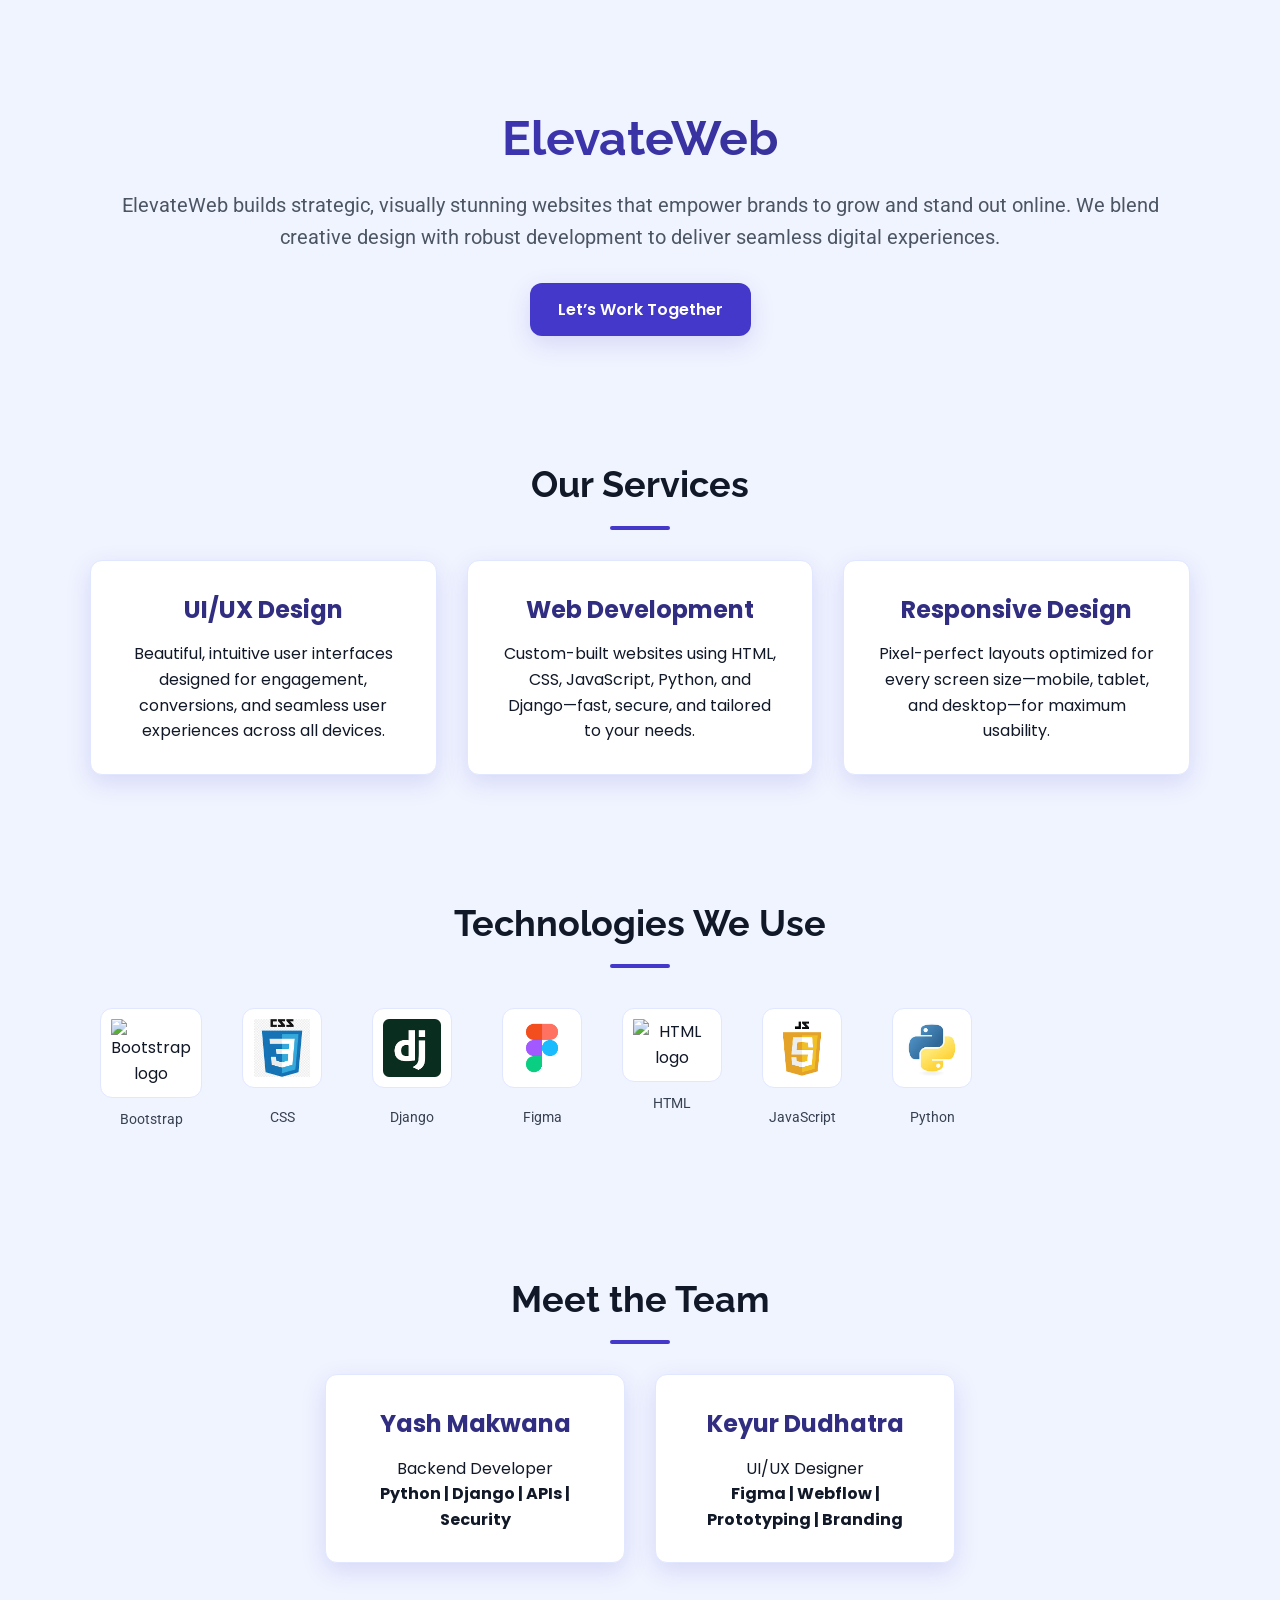
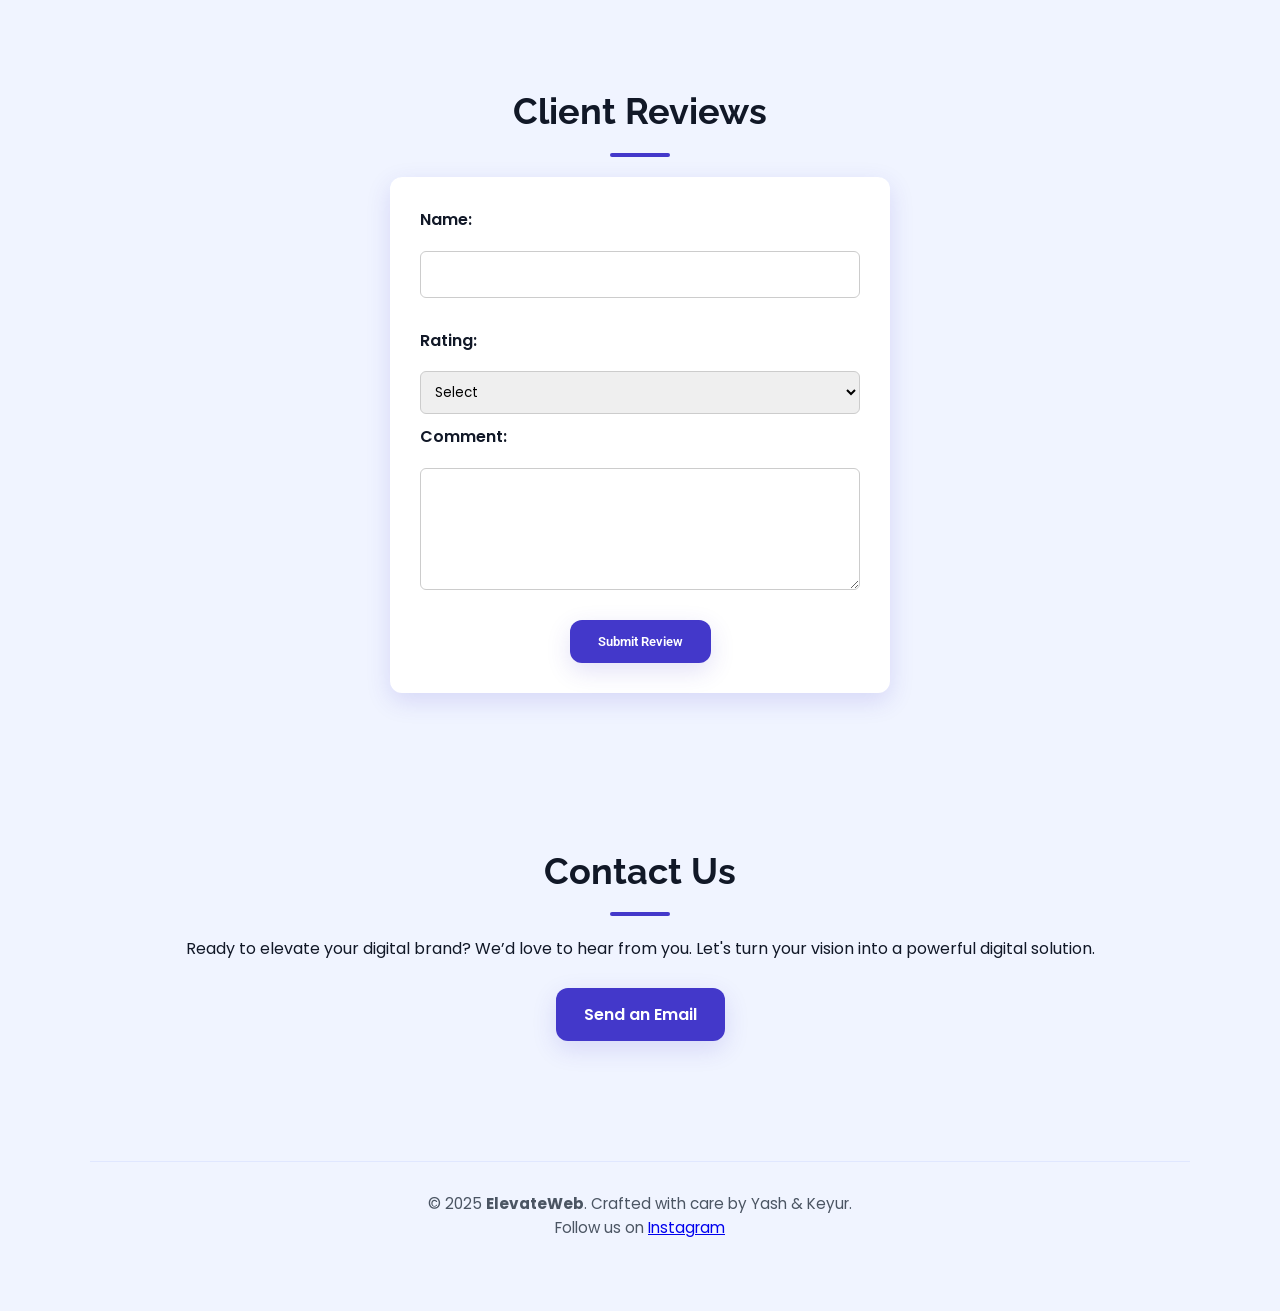
==== commit 688fc0cf: "index.html" ====
--- a/index.html
+++ b/index.html
@@ -12,9 +12,7 @@
   <meta property="og:image" content="elevateweb-preview.png" />
   <title>ElevateWeb - Strategic Website Creators</title>
   
-  <!-- Improved font loading by reducing unnecessary weights -->
   <link href="https://fonts.googleapis.com/css2?family=Poppins:wght@400;600&family=Raleway:wght@600;700&family=Roboto&display=swap" rel="stylesheet" />
-  
   <link rel="stylesheet" href="style.css" />
 </head>
 
@@ -51,7 +49,6 @@
         <h2 id="technologies-heading">Technologies We Use</h2>
         <div class="skills-scroll" aria-label="Scrolling list of technologies logos" role="list">
           <div class="skills-track">
-            <!-- Skill items are now list roles for better semantic -->
             <div class="skill-item" role="listitem" title="Bootstrap">
               <img src="bootstrap.jpg" alt="Bootstrap logo" loading="lazy" />
               <span>Bootstrap</span>
@@ -80,50 +77,50 @@
               <img src="python.jpg" alt="Python logo" loading="lazy" />
               <span>Python</span>
             </div>
-            <!-- Repeat skill items here if needed for scrolling effect -->
-	<div class="skill-item" role="listitem" title="Bootstrap">
-              <img src="bootstrap.jpg" alt="Bootstrap logo" loading="lazy" />
-              <span>Bootstrap</span>
-            </div>
-            <div class="skill-item" role="listitem" title="CSS">
-              <img src="css.png" alt="CSS logo" loading="lazy" />
-              <span>CSS</span>
-            </div>
-            <div class="skill-item" role="listitem" title="Django">
-              <img src="django.png" alt="Django logo" loading="lazy" />
-              <span>Django</span>
-            </div>
-            <div class="skill-item" role="listitem" title="Figma">
-              <img src="figma.png" alt="Figma logo" loading="lazy" />
-              <span>Figma</span>
-            </div>
-            <div class="skill-item" role="listitem" title="HTML">
-              <img src="html.png" alt="HTML logo" loading="lazy" />
-              <span>HTML</span>
-            </div>
-            <div class="skill-item" role="listitem" title="JavaScript">
-              <img src="js.png" alt="JavaScript logo" loading="lazy" />
-              <span>JavaScript</span>
-            </div>
-            <div class="skill-item" role="listitem" title="Python">
-              <img src="python.jpg" alt="Python logo" loading="lazy" />
-              <span>Python</span>
-            </div>
-
+          </div>
         </div>
       </section>
 
-      <section class="section" aria-labelledby="team-heading">
-        <h2 id="team-heading">Meet the Team</h2>
+      <section class="section">
+        <h2>Meet the Team</h2>
         <div class="team-grid">
-          <article class="card" tabindex="0" aria-label="Team member Yash Makwana">
+          <div class="card">
             <h3>Yash Makwana</h3>
-            <p>Backend Developer<br /><strong>Python | Django | APIs | Security</strong></p>
-          </article>
-          <article class="card" tabindex="0" aria-label="Team member Keyur Dudhatra">
+            <p>Backend Developer<br><strong>Python | Django | APIs | Security</strong></p>
+          </div>
+          <div class="card">
             <h3>Keyur Dudhatra</h3>
-            <p>UI/UX Designer<br /><strong>Figma | Webflow | Prototyping | Branding</strong></p>
-          </article>
+            <p>UI/UX Designer<br><strong>Figma | Webflow | Prototyping | Branding</strong></p>
+          </div>
+        </div>
+      </section>
+
+      <!-- ✅ Review System Section -->
+      <section class="section" id="reviews" aria-labelledby="reviews-heading">
+        <h2 id="reviews-heading">Client Reviews</h2>
+
+        <form id="review-form" aria-label="Review submission form">
+          <label for="name">Name:</label>
+          <input type="text" id="name" name="name" required />
+
+          <label for="rating">Rating:</label>
+          <select id="rating" name="rating" required>
+            <option value="">Select</option>
+            <option value="5">⭐⭐⭐⭐⭐</option>
+            <option value="4">⭐⭐⭐⭐</option>
+            <option value="3">⭐⭐⭐</option>
+            <option value="2">⭐⭐</option>
+            <option value="1">⭐</option>
+          </select>
+
+          <label for="comment">Comment:</label>
+          <textarea id="comment" name="comment" rows="4" required></textarea>
+
+          <button type="submit" class="button">Submit Review</button>
+        </form>
+
+        <div id="review-list" class="review-list">
+          <!-- Reviews will appear here -->
         </div>
       </section>
 
@@ -141,5 +138,28 @@
       </p>
     </footer>
   </div>
+
+  <!-- ✅ Review System Script -->
+  <script>
+    document.getElementById('review-form').addEventListener('submit', function (e) {
+      e.preventDefault();
+
+      const name = document.getElementById('name').value.trim();
+      const rating = document.getElementById('rating').value;
+      const comment = document.getElementById('comment').value.trim();
+
+      if (name && rating && comment) {
+        const reviewList = document.getElementById('review-list');
+        const reviewItem = document.createElement('div');
+        reviewItem.classList.add('card');
+        reviewItem.innerHTML = `
+          <h3>${name} <span>(${rating}⭐)</span></h3>
+          <p>${comment}</p>
+        `;
+        reviewList.prepend(reviewItem);
+        this.reset();
+      }
+    });
+  </script>
 </body>
-</html>+</html>
--- a/style.css
+++ b/style.css
@@ -1,24 +1,22 @@
 /* VARIABLES */
 :root {
-  --primary: #7C3AED;          /* Bright Purple */
-  --primary-dark: #5B21B6;     /* Dark Purple */
-  --accent: #E0E7FF;           /* Light Purple Text */
-  --background: #1A0F3D;       /* Very Dark Purple Background */
-  --surface: #2E1B5F;          /* Dark Purple Card Background */
-  --border: #6B21A8;           /* Medium Purple Border */
+  --primary: #4338CA;
+  --primary-dark: #312E81;
+  --accent: #111827;
+  --background: #F0F4FF;
+  --surface: #FFFFFF;
+  --border: #E0E7FF;
 
   --font-primary: 'Poppins', sans-serif;
   --font-secondary: 'Roboto', sans-serif;
   --font-display: 'Raleway', sans-serif;
 
-  --radius: 14px;
-  --shadow: 0 8px 30px rgba(124, 58, 237, 0.3);
+  --radius: 12px;
+  --shadow: 0 8px 24px rgba(67, 56, 202, 0.15);
 }
 
 /* RESET */
-*,
-*::before,
-*::after {
+* {
   margin: 0;
   padding: 0;
   box-sizing: border-box;
@@ -27,58 +25,49 @@
 
 html {
   scroll-behavior: smooth;
-  font-size: 16px;
 }
 
 body {
   font-family: var(--font-primary);
   background: var(--background);
   color: var(--accent);
-  line-height: 1.7;
-  font-size: 1rem;
-  -webkit-font-smoothing: antialiased;
-  -moz-osx-font-smoothing: grayscale;
-  min-height: 100vh;
+  line-height: 1.6;
 }
 
 .container {
   width: 100%;
-  max-width: 1200px;
+  max-width: 1140px;
   margin: 0 auto;
-  padding: 40px 24px;
+  padding: 40px 20px;
 }
 
 header {
   text-align: center;
-  padding: 80px 20px 60px;
-  user-select: none;
+  padding: 60px 20px;
 }
 
 h1 {
-  font-size: clamp(2.75rem, 5vw, 3.5rem);
+  font-size: clamp(2.5rem, 5vw, 3rem);
   font-family: var(--font-display);
   background: linear-gradient(90deg, var(--primary), var(--primary-dark));
   -webkit-background-clip: text;
   color: transparent;
   background-clip: text;
   -webkit-text-fill-color: transparent;
-  margin-bottom: 16px;
+  margin-bottom: 12px;
 }
 
 .subtitle {
-  font-size: clamp(1.05rem, 2.5vw, 1.3rem);
-  font-family: var(--font-secondary);
-  color: #C4B5FD; /* lighter purple */
-  margin-bottom: 36px;
-  max-width: 720px;
-  margin-left: auto;
-  margin-right: auto;
+  font-size: clamp(1rem, 2.5vw, 1.25rem);
+  font-family: var(--font-secondary);
+  color: #4B5563;
+  margin-bottom: 30px;
 }
 
 .button {
   background: var(--primary);
   color: #fff;
-  padding: 14px 32px;
+  padding: 14px 28px;
   border: none;
   border-radius: var(--radius);
   text-decoration: none;
@@ -86,27 +75,25 @@
   display: inline-block;
   box-shadow: var(--shadow);
   cursor: pointer;
-  font-size: 1rem;
-  user-select: none;
-  transition: background-color 0.3s ease, box-shadow 0.3s ease;
+  transition: background 0.3s ease, box-shadow 0.3s ease;
 }
 
 .button:hover,
 .button:focus {
   background: var(--primary-dark);
-  box-shadow: 0 0 16px var(--primary-dark);
+  box-shadow: 0 0 10px var(--primary-dark);
   outline: none;
 }
 
 .section {
-  padding: 70px 0;
+  padding: 60px 0;
   text-align: center;
 }
 
 .grid {
   display: grid;
-  gap: 36px;
-  margin-top: 40px;
+  gap: 30px;
+  margin-top: 30px;
 }
 
 @media (min-width: 768px) {
@@ -126,120 +113,105 @@
   justify-content: center;
   align-items: stretch;
   flex-wrap: wrap;
-  gap: 36px;
-  margin-top: 40px;
+  gap: 30px;
+  margin-top: 30px;
 }
 
 .team-grid .card {
-  width: 320px;
-}
-
-/* Neon Card Styles */
+  width: 300px;
+}
+
 .card {
   background: var(--surface);
-  border: 1px solid #A78BFA; /* lighter purple border */
-  padding: 36px 28px;
-  border-radius: var(--radius);
-  box-shadow: 0 0 12px rgba(124, 58, 237, 0.25);
+  border: 1px solid var(--border);
+  padding: 30px;
+  border-radius: var(--radius);
+  box-shadow: var(--shadow);
   text-align: center;
   transition: transform 0.3s ease, box-shadow 0.3s ease;
-  cursor: default;
-  user-select: none;
-  color: var(--accent);
-}
-
-.card:hover,
-.card:focus-within {
-  transform: translateY(-10px);
-  box-shadow:
-    0 0 8px #7C3AED,
-    0 0 16px #9333EA,
-    0 0 24px #A78BFA,
-    0 0 40px #C4B5FD;
-  outline: none;
-}
-
-.card h3 {
-  color: #A78BFA;
-  text-shadow: 0 0 8px #A78BFA;
+}
+
+.card:hover {
+  transform: translateY(-8px);
+  box-shadow: 0 12px 28px rgba(67, 56, 202, 0.25);
 }
 
 .card p {
   max-width: 280px;
   margin: 0 auto;
-  color: #D8B4FE;
-  font-size: 1rem;
 }
 
 h2 {
-  font-size: clamp(1.9rem, 4vw, 2.5rem);
-  margin-bottom: 24px;
+  font-size: clamp(1.75rem, 4vw, 2.25rem);
+  margin-bottom: 20px;
   font-family: var(--font-display);
   position: relative;
-  color: var(--accent);
 }
 
 h2::after {
   content: '';
   display: block;
-  width: 64px;
+  width: 60px;
   height: 4px;
   background: var(--primary);
-  margin: 14px auto 0;
+  margin: 12px auto 0;
   border-radius: 2px;
 }
 
+h3 {
+  font-size: clamp(1.25rem, 3vw, 1.5rem);
+  margin-bottom: 12px;
+  color: var(--primary-dark);
+}
+
 form {
-  max-width: 640px;
+  max-width: 600px;
   margin: 0 auto;
   background: var(--surface);
-  padding: 40px;
-  border-radius: var(--radius);
-  box-shadow: 0 0 20px rgba(124, 58, 237, 0.25);
+  padding: 30px;
+  border-radius: var(--radius);
+  box-shadow: var(--shadow);
   text-align: left;
-  color: var(--accent);
 }
 
 label {
   display: block;
-  margin-bottom: 10px;
+  margin-bottom: 8px;
   font-weight: 600;
-  font-size: 0.95rem;
 }
 
 input,
 textarea {
   width: 100%;
-  padding: 14px 18px;
-  margin-bottom: 24px;
+  padding: 12px 16px;
+  margin-bottom: 20px;
   border: 1.5px solid var(--border);
   border-radius: var(--radius);
   font-family: var(--font-secondary);
   font-size: 1rem;
-  background: #3B256B;
+  background: #fff;
   color: var(--accent);
-  transition: border-color 0.3s ease, box-shadow 0.3s ease;
 }
 
 input::placeholder,
 textarea::placeholder {
-  color: #A78BFA;
+  color: #9CA3AF;
 }
 
 input:focus,
 textarea:focus {
   border-color: var(--primary);
   outline: none;
-  box-shadow: 0 0 8px var(--primary);
+  box-shadow: 0 0 5px var(--primary);
 }
 
 footer {
-  margin-top: 70px;
-  padding: 36px 20px;
+  margin-top: 60px;
+  padding: 30px;
   text-align: center;
   font-size: 0.95rem;
   border-top: 1px solid var(--border);
-  color: #A78BFA;
+  color: #4B5563;
 }
 
 a:focus {
@@ -249,34 +221,19 @@
 
 /* TECHNOLOGIES SCROLL SECTION */
 .skills-scroll {
-  overflow: hidden;
-  position: relative;
+  display: flex;
+  overflow-x: auto;
+  gap: 30px;
   padding: 20px 0;
-  width: 100%;
-}
-
-.skills-track {
-  display: flex;
-  gap: 30px;
-  animation: scroll-left 6s linear infinite;
-  padding: 0 0px;
-  width: max-content;
-}
-
-@keyframes scroll-left {
-  0% {
-    transform: translateX(20);
-  }
-  100% {
-    transform: translateX(-100%);
-  }
+  scroll-snap-type: x mandatory;
+  -webkit-overflow-scrolling: touch;
+  justify-content: start;
 }
 
 .skill-item {
   flex: 0 0 auto;
-  min-width: 100px;
-  text-align: center;
-  cursor: default;
+  scroll-snap-align: center;
+  text-align: center;
 }
 
 .skill-item img {
@@ -290,59 +247,105 @@
   transition: transform 0.3s ease, box-shadow 0.3s ease, border-color 0.3s ease;
 }
 
-.skill-item img:hover,
-.skill-item img:focus {
+.skill-item img:hover {
   transform: scale(1.15);
-  box-shadow: 0 8px 20px rgba(124, 58, 237, 0.15);
+  box-shadow: 0 8px 20px rgba(67, 56, 202, 0.15);
   border-color: var(--primary);
-  outline: none;
 }
 
 .skill-item span {
   margin-top: 10px;
   display: block;
-  font-size: 0.95rem;
-  font-family: var(--font-secondary);
-  color: #BDB2FF;
-  user-select: none;
-}
-
-/* Responsive */
-@media (max-width: 768px) {
-  .skills-track {
-    gap: 20px;
+  font-size: 0.9rem;
+  font-family: var(--font-secondary);
+  color: #374151;
+}
+/* Additional styles for continuous horizontal scrolling of technologies */
+
+.skills-scroll {
+  overflow: hidden; /* Hide scrollbar */
+  position: relative;
+}
+
+.skills-track {
+  display: flex;
+  gap: 30px;
+  animation: scroll-left 10s linear infinite;
+  padding-left: 10px;
+  padding-right: 10px;
+}
+
+@keyframes scroll-left {
+  0% {
+    transform: translateX(0);
   }
-  .skill-item {
-    min-width: 80px;
+  100% {
+    transform: translateX(-100%);
   }
-  .skill-item img {
-    width: 60px;
-    height: 60px;
-  }
-  .skill-item span {
-    font-size: 0.85rem;
-  }
-}
-
-/* Button inside form */
+}
+
+.skill-item {
+  flex: 0 0 100px; /* Fixed width for perfect looping */
+  text-align: center;
+}
+
+/* Optional: maintain your existing skill-item img styles */
+
+.skill-item img {
+  width: 80px;
+  height: 80px;
+  object-fit: contain;
+  background: var(--surface);
+  border: 1px solid var(--border);
+  border-radius: var(--radius);
+  padding: 10px;
+  transition: transform 0.3s ease, box-shadow 0.3s ease, border-color 0.3s ease;
+}
+
+.skill-item img:hover {
+  transform: scale(1.15);
+  box-shadow: 0 8px 20px rgba(67, 56, 202, 0.15);
+  border-color: var(--primary);
+}
+
+.skill-item span {
+  margin-top: 10px;
+  display: block;
+  font-size: 0.9rem;
+  font-family: var(--font-secondary);
+  color: #374151;
+}
+
 form .button {
-  display: block;
-  margin: 0 auto;
-  font-family: var(--font-secondary);
-  font-size: 1rem;
-  padding: 14px 32px;
-  background: var(--primary);
-  color: white;
-  border: none;
-  border-radius: var(--radius);
-  cursor: pointer;
-  box-shadow: 0 0 12px var(--primary);
-  transition: background-color 0.3s ease, box-shadow 0.3s ease;
-}
-
-form .button:hover,
-form .button:focus {
-  background: var(--primary-dark);
-  box-shadow: 0 0 16px var(--primary-dark);
-  outline: none;
-}
+  display:block;
+  margin:0 auto;
+  font-family: var(--font-secondary);
+}
+
+/* Review System Styles */
+#review-form {
+  display: flex;
+  flex-direction: column;
+  gap: 10px;
+  max-width: 500px;
+  margin-bottom: 30px;
+}
+#review-form input,
+#review-form select,
+#review-form textarea {
+  padding: 10px;
+  border-radius: 6px;
+  border: 1px solid #ccc;
+  font-family: inherit;
+}
+.review-list .card {
+  margin-bottom: 15px;
+  padding: 15px;
+  background-color: #f9f9f9;
+  border-left: 4px solid #007acc;
+}
+.review-list h3 span {
+  font-weight: normal;
+  font-size: 0.9em;
+  color: #555;
+}
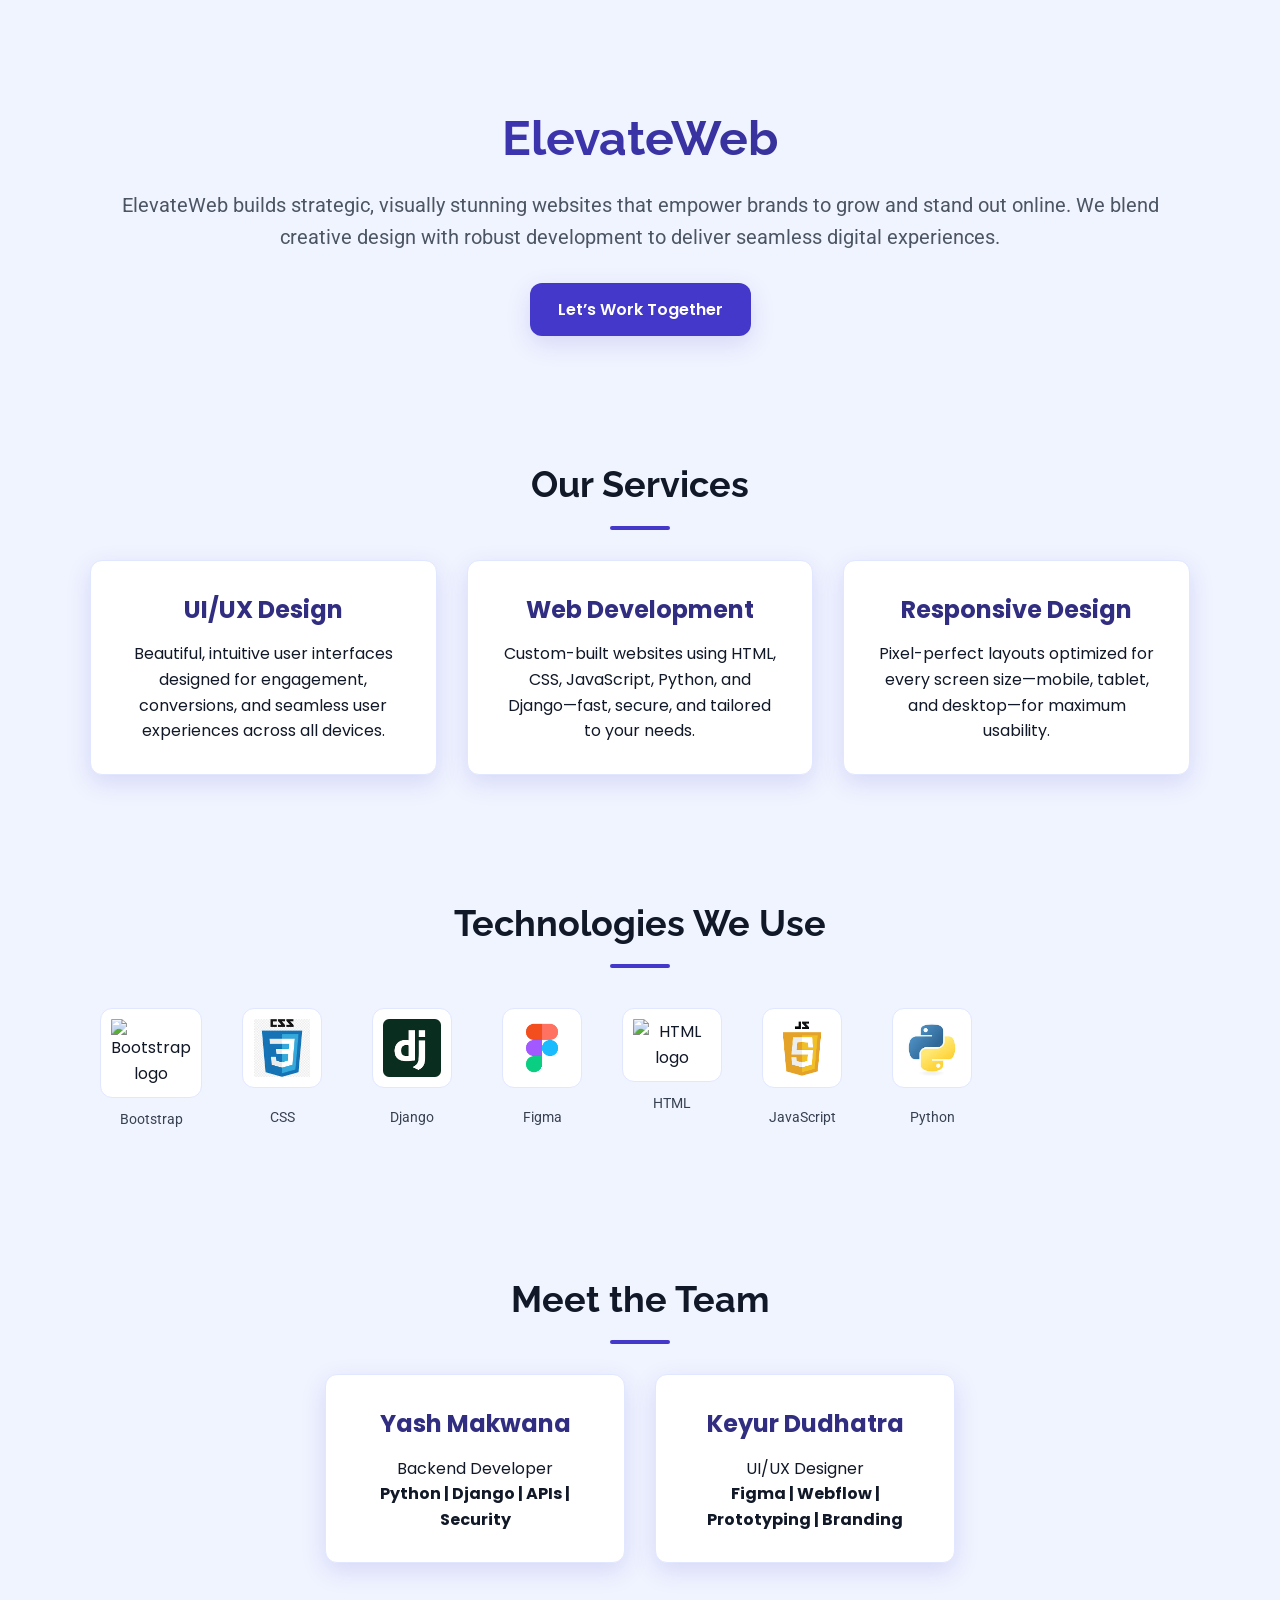
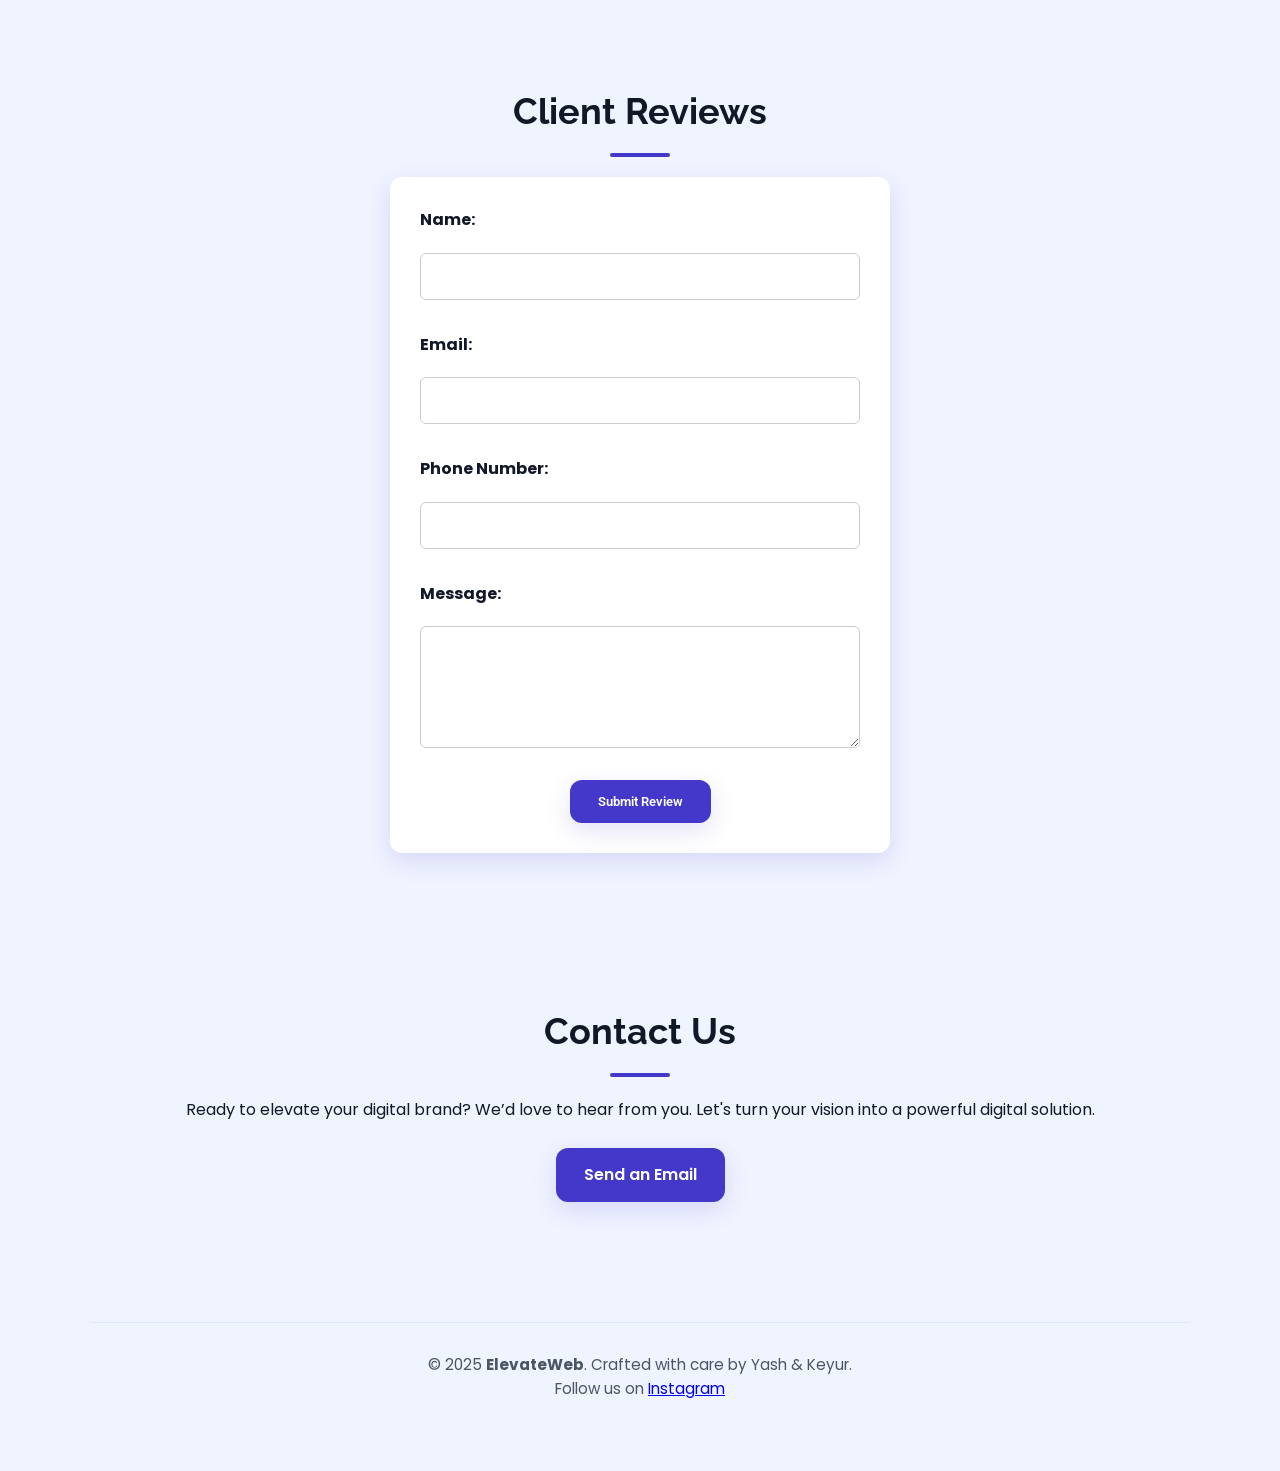
==== commit 301c867a: "index.html" ====
--- a/index.html
+++ b/index.html
@@ -11,9 +11,30 @@
   <meta property="og:type" content="website" />
   <meta property="og:image" content="elevateweb-preview.png" />
   <title>ElevateWeb - Strategic Website Creators</title>
-  
+
   <link href="https://fonts.googleapis.com/css2?family=Poppins:wght@400;600&family=Raleway:wght@600;700&family=Roboto&display=swap" rel="stylesheet" />
   <link rel="stylesheet" href="style.css" />
+  <style>
+    input, textarea {
+      width: 100%;
+      padding: 10px;
+      border-radius: 5px;
+      border: 1px solid #ccc;
+      font-family: 'Poppins', sans-serif;
+    }
+
+    label {
+      font-weight: bold;
+    }
+
+    #review-list div {
+      background: #f1f7ff;
+      padding: 15px;
+      margin-top: 15px;
+      border-left: 4px solid #007acc;
+      border-radius: 5px;
+    }
+  </style>
 </head>
 
 <body>
@@ -95,34 +116,28 @@
         </div>
       </section>
 
-      <!-- ✅ Review System Section -->
-      <section class="section" id="reviews" aria-labelledby="reviews-heading">
-        <h2 id="reviews-heading">Client Reviews</h2>
-
-        <form id="review-form" aria-label="Review submission form">
+      <!-- Review System Start -->
+      <section class="section" id="reviews" aria-labelledby="review-heading">
+        <h2 id="review-heading">Client Reviews</h2>
+        <form id="review-form" style="max-width: 500px; display: flex; flex-direction: column; gap: 12px; margin-bottom: 30px;">
           <label for="name">Name:</label>
           <input type="text" id="name" name="name" required />
 
-          <label for="rating">Rating:</label>
-          <select id="rating" name="rating" required>
-            <option value="">Select</option>
-            <option value="5">⭐⭐⭐⭐⭐</option>
-            <option value="4">⭐⭐⭐⭐</option>
-            <option value="3">⭐⭐⭐</option>
-            <option value="2">⭐⭐</option>
-            <option value="1">⭐</option>
-          </select>
+          <label for="email">Email:</label>
+          <input type="email" id="email" name="email" required />
 
-          <label for="comment">Comment:</label>
-          <textarea id="comment" name="comment" rows="4" required></textarea>
+          <label for="number">Phone Number:</label>
+          <input type="tel" id="number" name="number" pattern="[0-9]{10}" required />
+
+          <label for="message">Message:</label>
+          <textarea id="message" name="message" rows="4" required></textarea>
 
           <button type="submit" class="button">Submit Review</button>
         </form>
 
-        <div id="review-list" class="review-list">
-          <!-- Reviews will appear here -->
-        </div>
+        <div id="review-list" aria-live="polite"></div>
       </section>
+      <!-- Review System End -->
 
       <section class="section" id="contact" aria-labelledby="contact-heading">
         <h2 id="contact-heading">Contact Us</h2>
@@ -139,23 +154,17 @@
     </footer>
   </div>
 
-  <!-- ✅ Review System Script -->
   <script>
     document.getElementById('review-form').addEventListener('submit', function (e) {
       e.preventDefault();
 
       const name = document.getElementById('name').value.trim();
-      const rating = document.getElementById('rating').value;
-      const comment = document.getElementById('comment').value.trim();
+      const message = document.getElementById('message').value.trim();
 
-      if (name && rating && comment) {
+      if (name && message) {
         const reviewList = document.getElementById('review-list');
         const reviewItem = document.createElement('div');
-        reviewItem.classList.add('card');
-        reviewItem.innerHTML = `
-          <h3>${name} <span>(${rating}⭐)</span></h3>
-          <p>${comment}</p>
-        `;
+        reviewItem.innerHTML = `<h3>${name}</h3><p>${message}</p>`;
         reviewList.prepend(reviewItem);
         this.reset();
       }
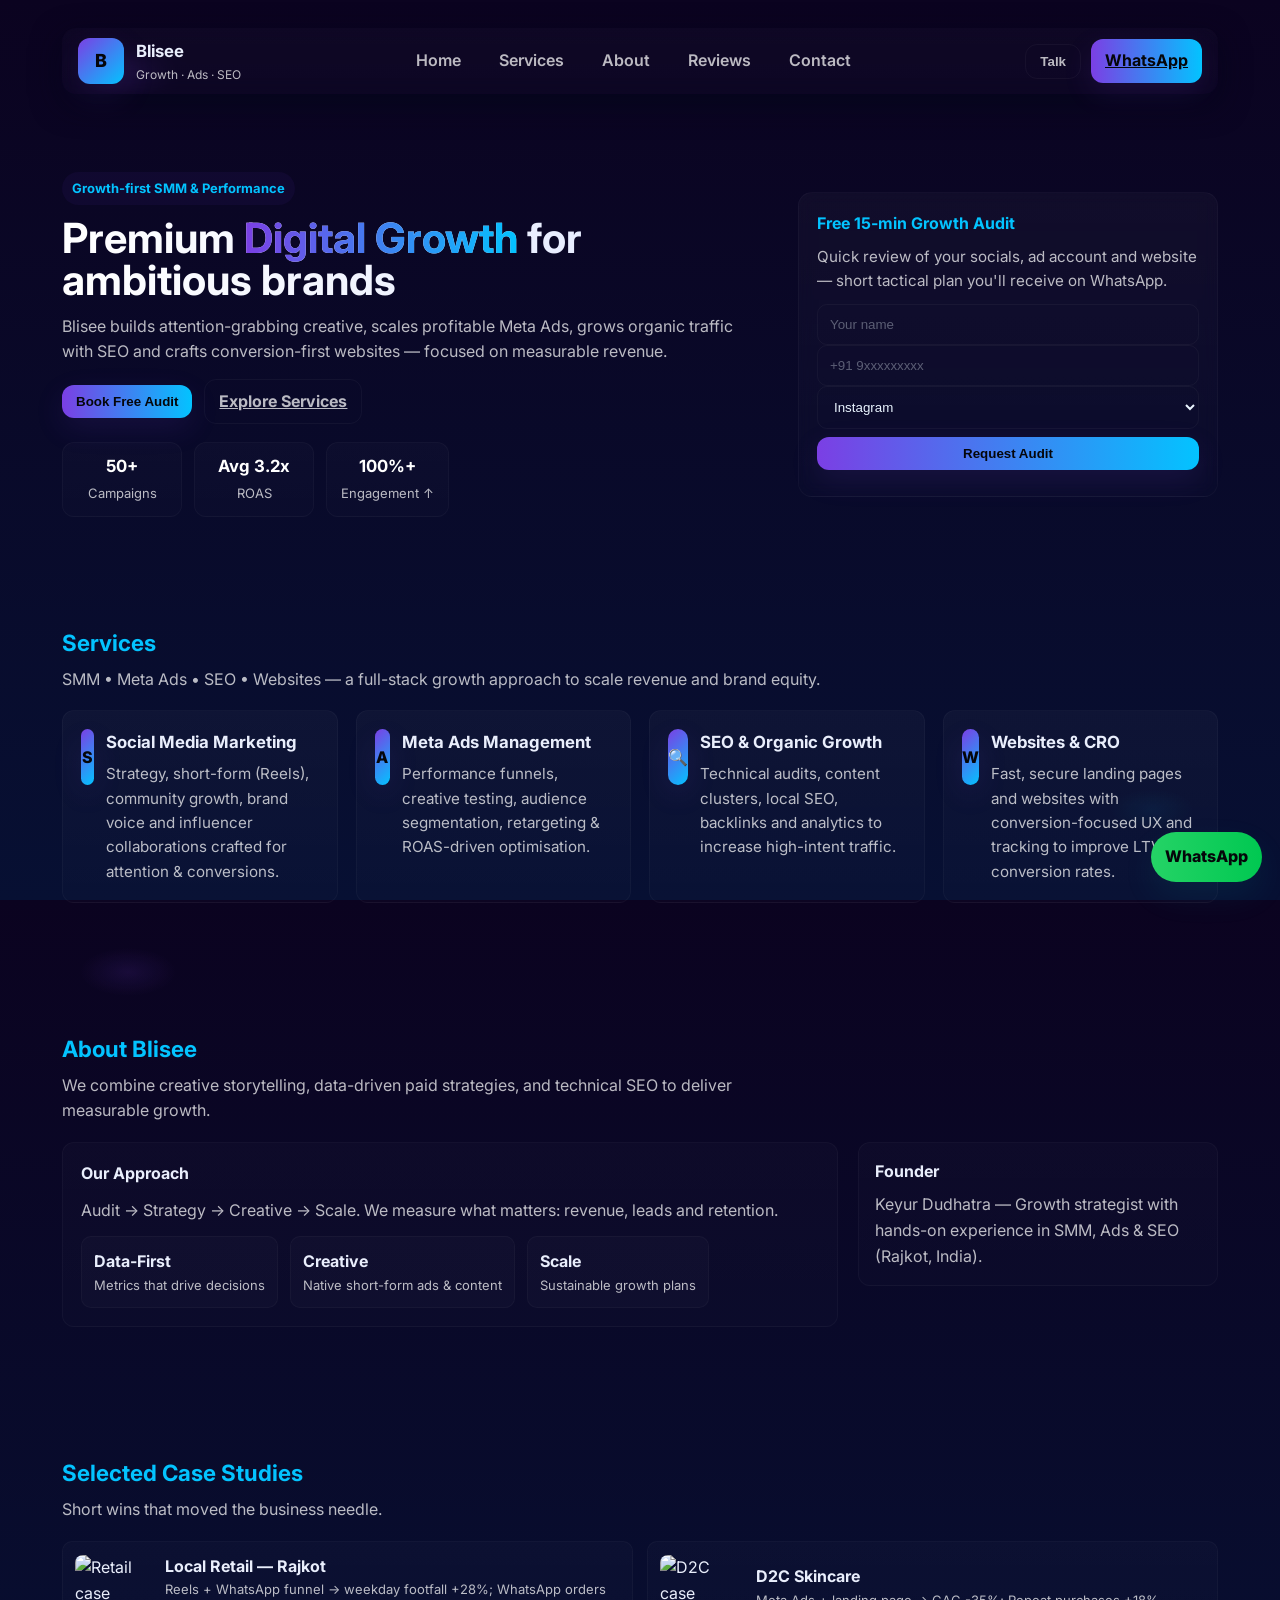
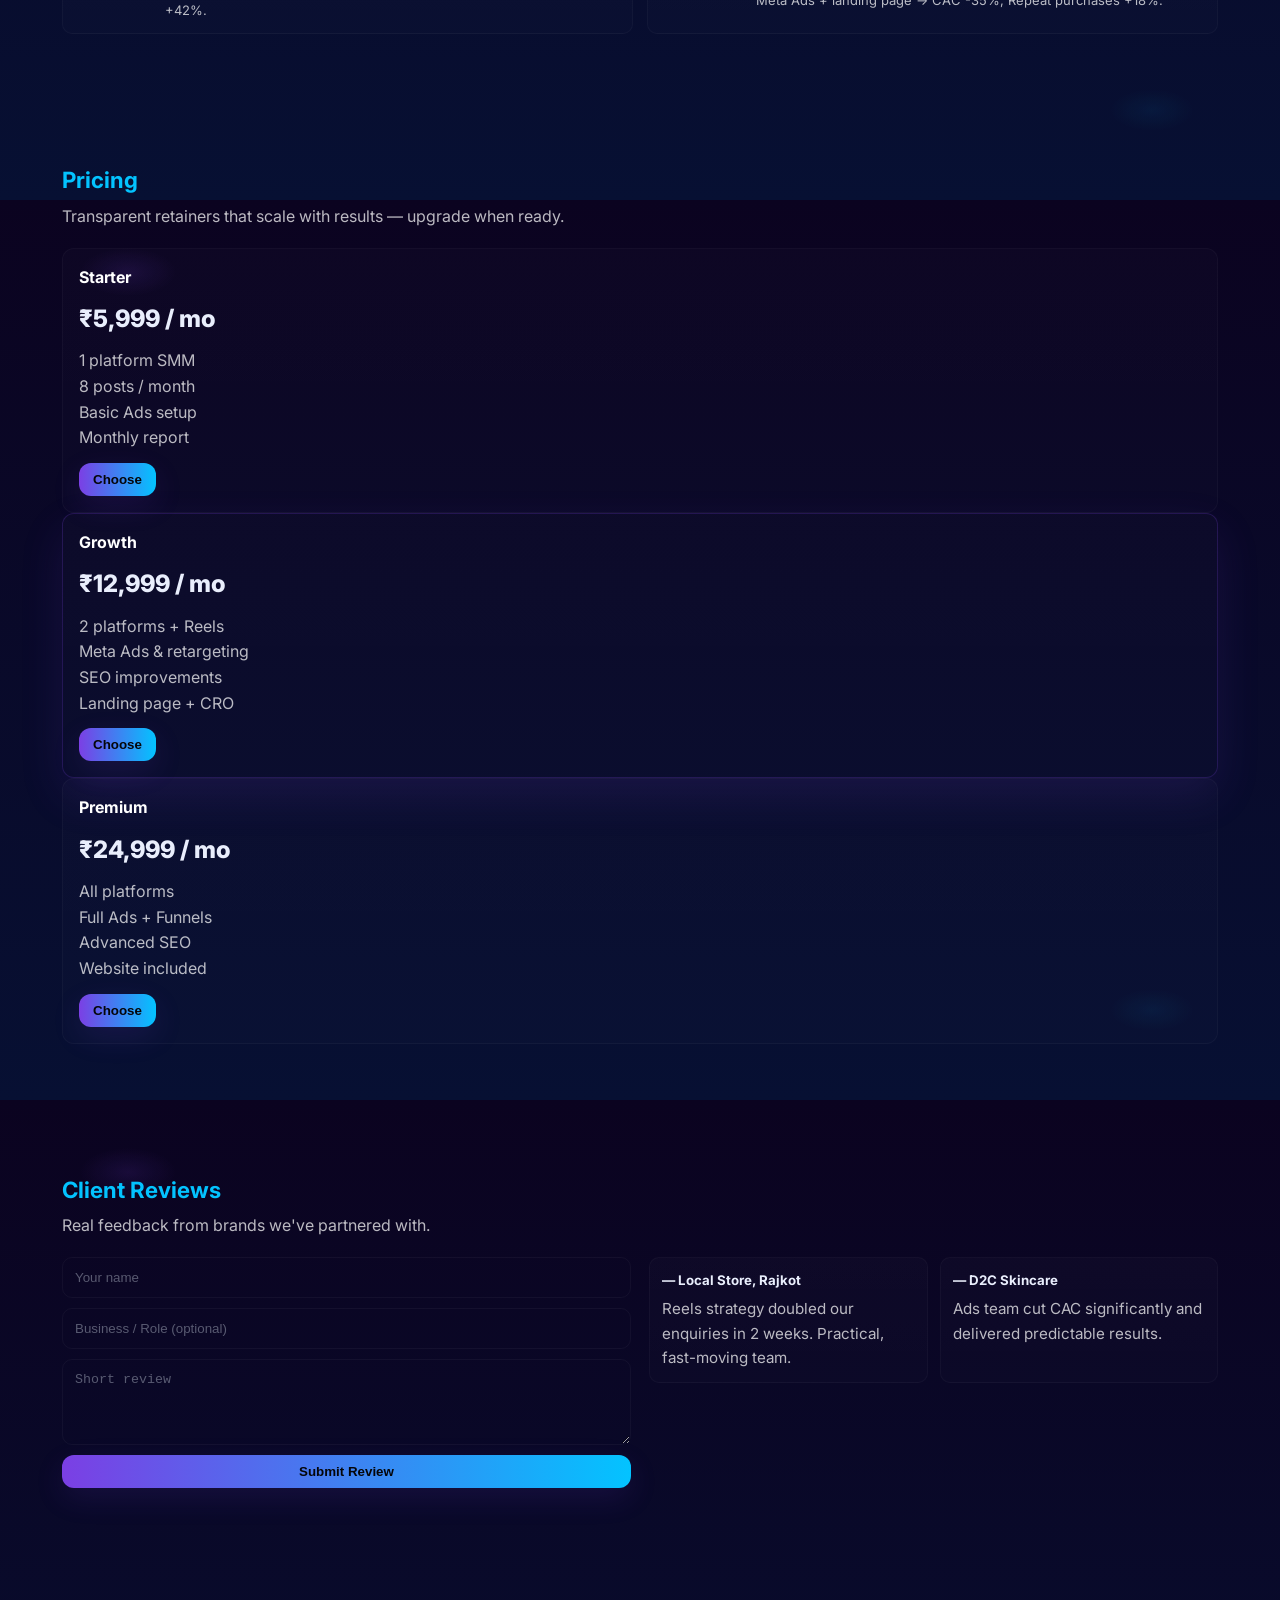
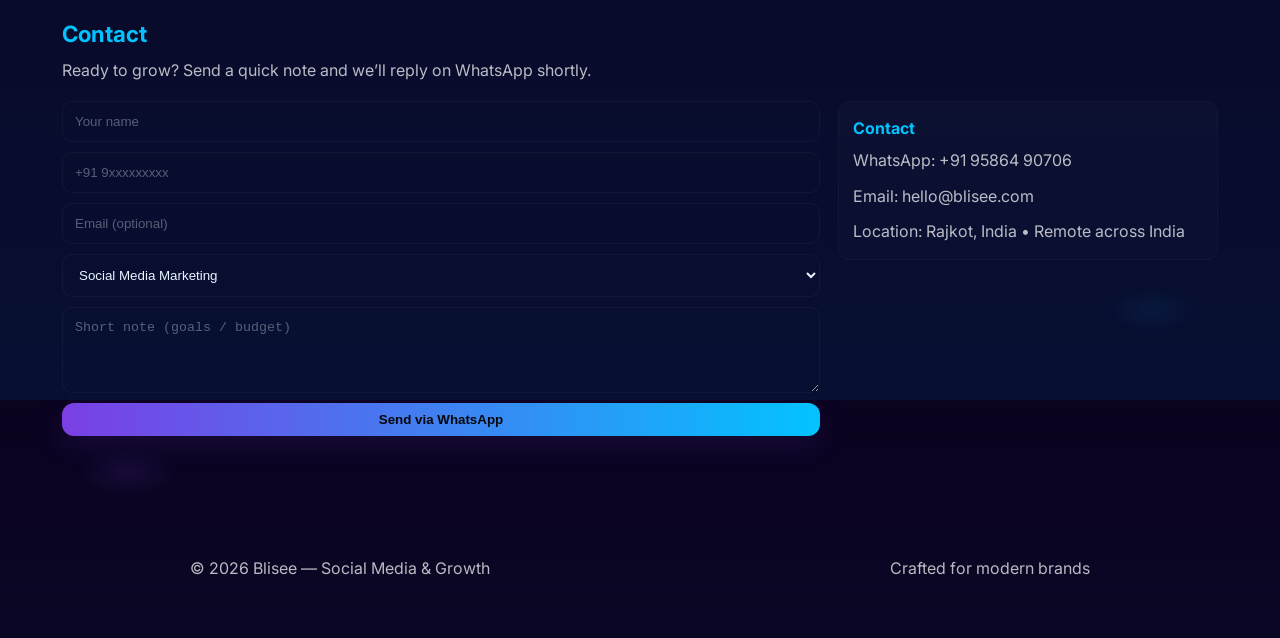
==== commit d3340bf3: "Add files via upload" ====
--- a/index.html
+++ b/index.html
@@ -1,174 +1,518 @@
 <!DOCTYPE html>
 <html lang="en">
 <head>
-  <meta charset="UTF-8" />
-  <meta name="viewport" content="width=device-width, initial-scale=1" />
-  <meta name="description" content="ElevateWeb - Professional UI/UX and web development agency crafting fast, responsive, and visually compelling digital experiences." />
-  <meta name="keywords" content="ElevateWeb, Web Development, UI UX Design, HTML CSS JavaScript, Python Django, Responsive Websites" />
-  <meta name="author" content="ElevateWeb Team" />
-  <meta property="og:title" content="ElevateWeb - Strategic Website Creators" />
-  <meta property="og:description" content="We build websites that are modern, scalable, and visually engaging. Elevate your digital presence today." />
+  <meta charset="utf-8" />
+  <meta name="viewport" content="width=device-width,initial-scale=1" />
+  <title>Blisee — SMM • Meta Ads • SEO • Websites</title>
+  <meta name="description" content="Blisee is a premium growth agency offering Social Media Marketing, Meta Ads, SEO and conversion-first websites. Glassmorphism + Gradient luxury design." />
+  <meta name="keywords" content="Blisee, Social Media Marketing, Meta Ads, SEO, Website Development, SMM Agency" />
+  <meta name="author" content="Blisee" />
+  <meta property="og:title" content="Blisee — Growth Agency" />
+  <meta property="og:description" content="Social Media Marketing • Meta Ads • SEO • Websites — Blisee helps brands scale with performance-driven strategies." />
   <meta property="og:type" content="website" />
-  <meta property="og:image" content="elevateweb-preview.png" />
-  <title>ElevateWeb - Strategic Website Creators</title>
-
-  <link href="https://fonts.googleapis.com/css2?family=Poppins:wght@400;600&family=Raleway:wght@600;700&family=Roboto&display=swap" rel="stylesheet" />
-  <link rel="stylesheet" href="style.css" />
+  <meta property="og:image" content="blisee-og.png" />
+  <meta name="theme-color" content="#0b0320" />
+  <link rel="icon" href="data:image/svg+xml,%3Csvg xmlns='http://www.w3.org/2000/svg' viewBox='0 0 100 100'%3E%3Crect rx='20' width='100' height='100' fill='%237B3FE4'/%3E%3Ctext x='50' y='60' font-size='50' text-anchor='middle' fill='white' font-family='Inter, Arial'%3EB%3C/text%3E%3C/svg%3E" />
+
+  <!-- Fonts -->
+  <link href="https://fonts.googleapis.com/css2?family=Inter:wght@300;400;600;700;800&display=swap" rel="stylesheet">
+
   <style>
-    input, textarea {
-      width: 100%;
-      padding: 10px;
-      border-radius: 5px;
-      border: 1px solid #ccc;
-      font-family: 'Poppins', sans-serif;
-    }
-
-    label {
-      font-weight: bold;
-    }
-
-    #review-list div {
-      background: #f1f7ff;
-      padding: 15px;
-      margin-top: 15px;
-      border-left: 4px solid #007acc;
-      border-radius: 5px;
+    :root{
+      --bg-1: #0b0320;      /* deep */
+      --bg-2: #071033;      /* darker */
+      --glass: rgba(255,255,255,0.06);
+      --muted: rgba(255,255,255,0.72);
+      --accent1: #7B3FE4;   /* purple */
+      --accent2: #03C3FF;   /* cyan */
+      --card-radius: 16px;
+      --maxw: 1200px;
+      --ease: cubic-bezier(.2,.9,.2,1);
+    }
+
+    /* Reset */
+    *{box-sizing:border-box;margin:0;padding:0}
+    html,body{height:100%}
+    body{
+      font-family: "Inter", system-ui, -apple-system, "Segoe UI", Roboto, "Helvetica Neue", Arial;
+      background: radial-gradient(800px 400px at 10% 8%, rgba(123,63,228,0.12), transparent 6%),
+                  radial-gradient(700px 350px at 90% 90%, rgba(3,195,255,0.06), transparent 6%),
+                  linear-gradient(180deg,var(--bg-1),var(--bg-2));
+      color: #e9eefc;
+      -webkit-font-smoothing:antialiased;
+      -moz-osx-font-smoothing:grayscale;
+      line-height:1.6;
+    }
+
+    .wrap{max-width:var(--maxw);margin:0 auto;padding:28px 22px;}
+
+    /* NAV */
+    nav{
+      display:flex;justify-content:space-between;align-items:center;gap:12px;
+      background: linear-gradient(180deg, rgba(255,255,255,0.02), rgba(255,255,255,0.01));
+      padding:10px 16px;border-radius:14px;backdrop-filter: blur(8px);
+      box-shadow: 0 10px 30px rgba(2,6,23,0.6);
+      position:sticky;top:14px;z-index:80;margin-bottom:18px;
+    }
+    .brand{display:flex;gap:12px;align-items:center}
+    .badge{
+      width:46px;height:46px;border-radius:12px;
+      background:linear-gradient(135deg,var(--accent1),var(--accent2));
+      display:grid;place-items:center;color:#05060a;font-weight:800;font-size:18px;
+      box-shadow:0 12px 34px rgba(123,63,228,0.12);
+    }
+    .brand h1{font-size:1.05rem;margin:0}
+    .brand p{margin:0;font-size:12px;color:var(--muted)}
+
+    .nav-links{display:flex;gap:18px;align-items:center}
+    .nav-links a{
+      color:var(--muted);text-decoration:none;font-weight:600;padding:8px 10px;border-radius:8px;
+      transition:all 180ms var(--ease)
+    }
+    .nav-links a:hover{color:var(--accent2);transform:translateY(-3px)}
+
+    .nav-actions{display:flex;gap:10px;align-items:center}
+    .btn{
+      padding:9px 14px;border-radius:12px;font-weight:700;border:none;cursor:pointer;transition:all 180ms var(--ease);
+    }
+    .btn-primary{
+      background:linear-gradient(90deg,var(--accent1),var(--accent2));color:#05060a;box-shadow:0 10px 30px rgba(123,63,228,0.12);
+    }
+    .btn-ghost{background:transparent;border:1px solid rgba(255,255,255,0.04);color:var(--muted)}
+
+    /* HERO */
+    header.hero{
+      display:grid;grid-template-columns:1fr 420px;gap:32px;align-items:center;padding:60px 0 44px;
+    }
+    .hero-left .tag{display:inline-block;padding:6px 10px;border-radius:999px;background:rgba(123,63,228,0.06);color:var(--accent2);font-weight:700;font-size:13px;margin-bottom:12px}
+    .hero-title{font-size:2.6rem;line-height:1.02;margin-bottom:12px;background:linear-gradient(90deg,#fff,#dfe6ff);-webkit-background-clip:text;color:transparent}
+    .hero-title .accent{background:linear-gradient(90deg,var(--accent1),var(--accent2));-webkit-background-clip:text;color:transparent}
+    .hero-desc{color:var(--muted);max-width:720px;font-size:1rem;margin-bottom:14px}
+
+    .hero-cta{display:flex;gap:12px;align-items:center;margin-top:10px}
+    .kpis{display:flex;gap:12px;margin-top:18px;flex-wrap:wrap}
+    .kpi{padding:10px 14px;border-radius:12px;background:linear-gradient(180deg, rgba(255,255,255,0.02), rgba(255,255,255,0.01));border:1px solid rgba(255,255,255,0.03);min-width:120px;text-align:center}
+    .kpi strong{display:block;font-size:1.05rem;color:#fff}
+
+    .hero-right{
+      background: linear-gradient(180deg, rgba(255,255,255,0.03), rgba(255,255,255,0.01));
+      padding:18px;border-radius:14px;border:1px solid rgba(255,255,255,0.03);
+      backdrop-filter: blur(8px);
+    }
+    .audit h4{margin:0 0 8px 0;color:var(--accent2)}
+    .audit p{color:var(--muted);font-size:.95rem;margin-bottom:10px}
+
+    input, textarea, select{
+      width:100%;padding:12px;border-radius:10px;border:1px solid rgba(255,255,255,0.04);background:transparent;color:#eaf5ff;
+    }
+    input::placeholder, textarea::placeholder{color:rgba(234,245,255,0.35)}
+    small.hint{color:var(--muted);font-size:13px}
+
+    /* SECTIONS */
+    section.section{padding:64px 0}
+    .section-head{font-size:1.4rem;color:var(--accent2);margin-bottom:6px}
+    .section-sub{color:var(--muted);max-width:760px;margin-bottom:18px}
+
+    /* SERVICES GRID - Glass cards */
+    .grid{display:grid;grid-template-columns:repeat(auto-fit,minmax(220px,1fr));gap:18px}
+    .card{
+      padding:18px;border-radius:12px;background: linear-gradient(180deg, rgba(255,255,255,0.03), rgba(255,255,255,0.01));
+      border:1px solid rgba(255,255,255,0.03);transition:all 200ms var(--ease);
+      display:flex;gap:12px;align-items:flex-start;
+    }
+    .card:hover{transform:translateY(-8px);box-shadow:0 18px 40px rgba(0,0,0,0.6)}
+    .icon{
+      width:56px;height:56px;border-radius:12px;display:grid;place-items:center;font-weight:800;
+      background:linear-gradient(135deg,var(--accent1),var(--accent2));color:#05060a;box-shadow:0 10px 30px rgba(123,63,228,0.12)
+    }
+    .card h4{margin:0;font-size:1.05rem}
+    .card p{margin-top:6px;color:var(--muted);font-size:.95rem}
+
+    /* CASE STUDIES */
+    .cases{display:grid;grid-template-columns:1fr 1fr;gap:14px;margin-top:12px}
+    .case{padding:12px;border-radius:10px;background:linear-gradient(180deg, rgba(255,255,255,0.02), rgba(255,255,255,0.01));border:1px solid rgba(255,255,255,0.03);display:flex;gap:12px;align-items:center}
+    .case img{width:84px;height:64px;border-radius:8px;object-fit:cover;filter:grayscale(6%)}
+
+    /* PRICING */
+    .pricing{display:grid;grid-template-columns:repeat(auto-fit,minmax(240px,1fr));gap:14px;margin-top:18px}
+    .plan{padding:16px;border-radius:12px;background:linear-gradient(180deg, rgba(255,255,255,0.015), rgba(255,255,255,0.01));border:1px solid rgba(255,255,255,0.03)}
+    .plan.pop{box-shadow:0 18px 46px rgba(123,63,228,0.12);border:1px solid rgba(123,63,228,0.22)}
+    .plan h4{margin:0;color:#fff}
+    .price{font-size:1.5rem;font-weight:800;margin:10px 0}
+    .plan ul{list-style:none;padding-left:0;color:var(--muted);margin-bottom:12px}
+    .ribbon{position:relative}
+    .ribbon::after{content:"MOST POPULAR";position:absolute;top:-10px;right:12px;background:linear-gradient(90deg,var(--accent1),var(--accent2));padding:6px 10px;border-radius:8px;font-size:11px;font-weight:700;color:#05060a}
+
+    /* REVIEWS */
+    .reviews{display:grid;grid-template-columns:repeat(auto-fit,minmax(220px,1fr));gap:12px}
+    .review{padding:12px;border-radius:10px;background:linear-gradient(180deg, rgba(255,255,255,0.02), rgba(255,255,255,0.01));border:1px solid rgba(255,255,255,0.03)}
+    .review h5{margin:0 0 6px 0}
+    .review p{color:var(--muted);font-size:0.95rem}
+
+    /* CONTACT */
+    .contact-grid{display:grid;grid-template-columns:1fr 380px;gap:18px;align-items:start;margin-top:14px}
+    .contact-info{padding:14px;border-radius:12px;background:linear-gradient(180deg, rgba(255,255,255,0.02), rgba(255,255,255,0.01));border:1px solid rgba(255,255,255,0.03)}
+    .contact-info strong{display:block;color:var(--accent2);margin-bottom:6px}
+
+    /* FOOTER */
+    footer{padding:28px 0;text-align:center;color:var(--muted);margin-top:28px}
+
+    /* FLOATING WA */
+    .wa{
+      position:fixed;right:18px;bottom:18px;background:linear-gradient(90deg,#25D366,#00C851);
+      padding:12px 14px;border-radius:50px;color:#05060a;font-weight:800;text-decoration:none;
+      box-shadow:0 14px 34px rgba(0,200,200,0.08);z-index:60
+    }
+
+    /* RESPONSIVE */
+    @media (max-width:980px){
+      header.hero{grid-template-columns:1fr}
+      .contact-grid{grid-template-columns:1fr}
+      .cases{grid-template-columns:1fr}
+      .grid{grid-template-columns:repeat(auto-fit,minmax(180px,1fr))}
+    }
+    @media (max-width:560px){
+      .nav-links{display:none}
+      nav{padding:10px}
+      .brand p{display:none}
+      .wrap{padding:18px}
     }
   </style>
 </head>
-
 <body>
-  <div class="container">
-    <header role="banner" aria-label="Website header">
-      <h1>ElevateWeb</h1>
-      <p class="subtitle">
-        ElevateWeb builds strategic, visually stunning websites that empower brands to grow and stand out online. We blend creative design with robust development to deliver seamless digital experiences.
-      </p>
-      <a href="#contact" class="button" role="button" aria-label="Contact ElevateWeb">Let’s Work Together</a>
+  <div class="wrap" role="document">
+
+    <!-- NAV -->
+    <nav role="navigation" aria-label="Main navigation">
+      <div class="brand" aria-hidden="false">
+        <div class="badge">B</div>
+        <div>
+          <h1>Blisee</h1>
+          <p>Growth · Ads · SEO</p>
+        </div>
+      </div>
+
+      <div class="nav-links" role="menu" aria-label="Primary">
+        <a href="#home" onclick="scrollToSection('home')">Home</a>
+        <a href="#services" onclick="scrollToSection('services')">Services</a>
+        <a href="#about" onclick="scrollToSection('about')">About</a>
+        <a href="#reviews" onclick="scrollToSection('reviews')">Reviews</a>
+        <a href="#contact" onclick="scrollToSection('contact')">Contact</a>
+      </div>
+
+      <div class="nav-actions" role="group" aria-label="Actions">
+        <button class="btn btn-ghost" onclick="scrollToSection('contact')">Talk</button>
+        <a class="btn btn-primary" href="https://wa.me/919586490706" target="_blank" rel="noopener">WhatsApp</a>
+      </div>
+    </nav>
+
+    <!-- HERO -->
+    <header id="home" class="hero" role="banner" aria-label="Hero">
+      <div class="hero-left">
+        <div class="tag">Growth-first SMM & Performance</div>
+        <h1 class="hero-title">Premium <span class="accent">Digital Growth</span> for ambitious brands</h1>
+        <p class="hero-desc">Blisee builds attention-grabbing creative, scales profitable Meta Ads, grows organic traffic with SEO and crafts conversion-first websites — focused on measurable revenue.</p>
+
+        <div class="hero-cta">
+          <button class="btn btn-primary" onclick="scrollToSection('contact')">Book Free Audit</button>
+          <a class="btn btn-ghost" href="#services">Explore Services</a>
+        </div>
+
+        <div class="kpis" aria-hidden="true">
+          <div class="kpi"><strong>50+</strong><span style="color:var(--muted);font-size:13px">Campaigns</span></div>
+          <div class="kpi"><strong>Avg 3.2x</strong><span style="color:var(--muted);font-size:13px">ROAS</span></div>
+          <div class="kpi"><strong>100%+</strong><span style="color:var(--muted);font-size:13px">Engagement ↑</span></div>
+        </div>
+      </div>
+
+      <aside class="hero-right" aria-labelledby="auditHeading">
+        <div class="audit">
+          <h4 id="auditHeading">Free 15-min Growth Audit</h4>
+          <p>Quick review of your socials, ad account and website — short tactical plan you'll receive on WhatsApp.</p>
+
+          <form id="auditForm" onsubmit="handleAudit(event)" novalidate>
+            <input id="aname" name="name" placeholder="Your name" required />
+            <input id="aphone" name="phone" placeholder="+91 9xxxxxxxxx" required />
+            <select id="aplatform" name="platform" aria-label="Platform">
+              <option>Instagram</option>
+              <option>Facebook</option>
+              <option>Google / SEO</option>
+              <option>Website / Landing Page</option>
+            </select>
+
+            <button type="submit" class="btn btn-primary" style="width:100%;margin-top:8px">Request Audit</button>
+            <div id="auditMsg" style="margin-top:8px;color:var(--muted);font-size:13px"></div>
+          </form>
+        </div>
+      </aside>
     </header>
 
-    <main role="main">
-      <section class="section" aria-labelledby="services-heading">
-        <h2 id="services-heading">Our Services</h2>
-        <div class="grid">
-          <article class="card" tabindex="0" aria-label="UI/UX Design service">
-            <h3>UI/UX Design</h3>
-            <p>Beautiful, intuitive user interfaces designed for engagement, conversions, and seamless user experiences across all devices.</p>
-          </article>
-          <article class="card" tabindex="0" aria-label="Web Development service">
-            <h3>Web Development</h3>
-            <p>Custom-built websites using HTML, CSS, JavaScript, Python, and Django—fast, secure, and tailored to your needs.</p>
-          </article>
-          <article class="card" tabindex="0" aria-label="Responsive Design service">
-            <h3>Responsive Design</h3>
-            <p>Pixel-perfect layouts optimized for every screen size—mobile, tablet, and desktop—for maximum usability.</p>
-          </article>
-        </div>
-      </section>
-
-      <section class="section" aria-labelledby="technologies-heading">
-        <h2 id="technologies-heading">Technologies We Use</h2>
-        <div class="skills-scroll" aria-label="Scrolling list of technologies logos" role="list">
-          <div class="skills-track">
-            <div class="skill-item" role="listitem" title="Bootstrap">
-              <img src="bootstrap.jpg" alt="Bootstrap logo" loading="lazy" />
-              <span>Bootstrap</span>
+    <!-- SERVICES -->
+    <section id="services" class="section" aria-labelledby="servicesHeading">
+      <h3 class="section-head" id="servicesHeading">Services</h3>
+      <p class="section-sub">SMM • Meta Ads • SEO • Websites — a full-stack growth approach to scale revenue and brand equity.</p>
+
+      <div class="grid" role="list">
+        <article class="card" role="listitem">
+          <div class="icon">S</div>
+          <div>
+            <h4>Social Media Marketing</h4>
+            <p>Strategy, short-form (Reels), community growth, brand voice and influencer collaborations crafted for attention & conversions.</p>
+          </div>
+        </article>
+
+        <article class="card" role="listitem">
+          <div class="icon">A</div>
+          <div>
+            <h4>Meta Ads Management</h4>
+            <p>Performance funnels, creative testing, audience segmentation, retargeting & ROAS-driven optimisation.</p>
+          </div>
+        </article>
+
+        <article class="card" role="listitem">
+          <div class="icon">🔍</div>
+          <div>
+            <h4>SEO & Organic Growth</h4>
+            <p>Technical audits, content clusters, local SEO, backlinks and analytics to increase high-intent traffic.</p>
+          </div>
+        </article>
+
+        <article class="card" role="listitem">
+          <div class="icon">W</div>
+          <div>
+            <h4>Websites & CRO</h4>
+            <p>Fast, secure landing pages and websites with conversion-focused UX and tracking to improve LTV and conversion rates.</p>
+          </div>
+        </article>
+      </div>
+    </section>
+
+    <!-- ABOUT -->
+    <section id="about" class="section" aria-labelledby="aboutHeading">
+      <h3 class="section-head" id="aboutHeading">About Blisee</h3>
+      <p class="section-sub">We combine creative storytelling, data-driven paid strategies, and technical SEO to deliver measurable growth.</p>
+
+      <div style="display:grid;grid-template-columns:1fr 360px;gap:20px;margin-top:18px;align-items:start">
+        <div style="background:linear-gradient(180deg, rgba(255,255,255,0.02), rgba(255,255,255,0.01));padding:18px;border-radius:12px;border:1px solid rgba(255,255,255,0.03)">
+          <h4 style="margin:0 0 12px 0">Our Approach</h4>
+          <p style="color:var(--muted);margin-bottom:8px">Audit → Strategy → Creative → Scale. We measure what matters: revenue, leads and retention.</p>
+
+          <div style="display:flex;gap:12px;margin-top:12px;flex-wrap:wrap">
+            <div style="padding:12px;border-radius:10px;background:rgba(255,255,255,0.02);border:1px solid rgba(255,255,255,0.03)">
+              <strong>Data-First</strong><div style="color:var(--muted);font-size:13px">Metrics that drive decisions</div>
             </div>
-            <div class="skill-item" role="listitem" title="CSS">
-              <img src="css.png" alt="CSS logo" loading="lazy" />
-              <span>CSS</span>
+            <div style="padding:12px;border-radius:10px;background:rgba(255,255,255,0.02);border:1px solid rgba(255,255,255,0.03)">
+              <strong>Creative</strong><div style="color:var(--muted);font-size:13px">Native short-form ads & content</div>
             </div>
-            <div class="skill-item" role="listitem" title="Django">
-              <img src="django.png" alt="Django logo" loading="lazy" />
-              <span>Django</span>
+            <div style="padding:12px;border-radius:10px;background:rgba(255,255,255,0.02);border:1px solid rgba(255,255,255,0.03)">
+              <strong>Scale</strong><div style="color:var(--muted);font-size:13px">Sustainable growth plans</div>
             </div>
-            <div class="skill-item" role="listitem" title="Figma">
-              <img src="figma.png" alt="Figma logo" loading="lazy" />
-              <span>Figma</span>
-            </div>
-            <div class="skill-item" role="listitem" title="HTML">
-              <img src="html.png" alt="HTML logo" loading="lazy" />
-              <span>HTML</span>
-            </div>
-            <div class="skill-item" role="listitem" title="JavaScript">
-              <img src="js.png" alt="JavaScript logo" loading="lazy" />
-              <span>JavaScript</span>
-            </div>
-            <div class="skill-item" role="listitem" title="Python">
-              <img src="python.jpg" alt="Python logo" loading="lazy" />
-              <span>Python</span>
-            </div>
-          </div>
-        </div>
-      </section>
-
-      <section class="section">
-        <h2>Meet the Team</h2>
-        <div class="team-grid">
-          <div class="card">
-            <h3>Yash Makwana</h3>
-            <p>Backend Developer<br><strong>Python | Django | APIs | Security</strong></p>
-          </div>
-          <div class="card">
-            <h3>Keyur Dudhatra</h3>
-            <p>UI/UX Designer<br><strong>Figma | Webflow | Prototyping | Branding</strong></p>
-          </div>
-        </div>
-      </section>
-
-      <!-- Review System Start -->
-      <section class="section" id="reviews" aria-labelledby="review-heading">
-        <h2 id="review-heading">Client Reviews</h2>
-        <form id="review-form" style="max-width: 500px; display: flex; flex-direction: column; gap: 12px; margin-bottom: 30px;">
-          <label for="name">Name:</label>
-          <input type="text" id="name" name="name" required />
-
-          <label for="email">Email:</label>
-          <input type="email" id="email" name="email" required />
-
-          <label for="number">Phone Number:</label>
-          <input type="tel" id="number" name="number" pattern="[0-9]{10}" required />
-
-          <label for="message">Message:</label>
-          <textarea id="message" name="message" rows="4" required></textarea>
-
-          <button type="submit" class="button">Submit Review</button>
+          </div>
+        </div>
+
+        <aside style="background:linear-gradient(180deg, rgba(255,255,255,0.02), rgba(255,255,255,0.01));padding:16px;border-radius:12px;border:1px solid rgba(255,255,255,0.03)">
+          <strong style="display:block;margin-bottom:8px">Founder</strong>
+          <div style="color:var(--muted)">Keyur Dudhatra — Growth strategist with hands-on experience in SMM, Ads & SEO (Rajkot, India).</div>
+        </aside>
+      </div>
+    </section>
+
+    <!-- CASE STUDIES -->
+    <section id="cases" class="section" aria-labelledby="casesHeading">
+      <h3 class="section-head" id="casesHeading">Selected Case Studies</h3>
+      <p class="section-sub">Short wins that moved the business needle.</p>
+
+      <div class="cases" aria-live="polite">
+        <div class="case">
+          <img src="https://images.unsplash.com/photo-1542744173-8e7e53415bb0?auto=format&fit=crop&w=800&q=60" alt="Retail case">
+          <div>
+            <strong>Local Retail — Rajkot</strong>
+            <div style="color:var(--muted);font-size:13px">Reels + WhatsApp funnel → weekday footfall +28%; WhatsApp orders +42%.</div>
+          </div>
+        </div>
+
+        <div class="case">
+          <img src="https://images.unsplash.com/photo-1523961131990-5ea7c61b2107?auto=format&fit=crop&w=800&q=60" alt="D2C case">
+          <div>
+            <strong>D2C Skincare</strong>
+            <div style="color:var(--muted);font-size:13px">Meta Ads + landing page → CAC -35%; Repeat purchases +18%.</div>
+          </div>
+        </div>
+      </div>
+    </section>
+
+    <!-- PRICING -->
+    <section id="pricing" class="section" aria-labelledby="pricingHeading">
+      <h3 class="section-head" id="pricingHeading">Pricing</h3>
+      <p class="section-sub">Transparent retainers that scale with results — upgrade when ready.</p>
+
+      <div class="pricing" style="margin-top:12px">
+        <div class="pricing-grid">
+          <div class="plan">
+            <h4>Starter</h4>
+            <div class="price">₹5,999 / mo</div>
+            <ul>
+              <li>1 platform SMM</li>
+              <li>8 posts / month</li>
+              <li>Basic Ads setup</li>
+              <li>Monthly report</li>
+            </ul>
+            <button class="btn btn-primary" onclick="scrollToSection('contact')">Choose</button>
+          </div>
+
+          <div class="plan pop">
+            <h4>Growth</h4>
+            <div class="price">₹12,999 / mo</div>
+            <ul>
+              <li>2 platforms + Reels</li>
+              <li>Meta Ads & retargeting</li>
+              <li>SEO improvements</li>
+              <li>Landing page + CRO</li>
+            </ul>
+            <button class="btn btn-primary" onclick="scrollToSection('contact')">Choose</button>
+          </div>
+
+          <div class="plan">
+            <h4>Premium</h4>
+            <div class="price">₹24,999 / mo</div>
+            <ul>
+              <li>All platforms</li>
+              <li>Full Ads + Funnels</li>
+              <li>Advanced SEO</li>
+              <li>Website included</li>
+            </ul>
+            <button class="btn btn-primary" onclick="scrollToSection('contact')">Choose</button>
+          </div>
+        </div>
+      </div>
+    </section>
+
+    <!-- REVIEWS -->
+    <section id="reviews" class="section" aria-labelledby="reviewsHeading">
+      <h3 class="section-head" id="reviewsHeading">Client Reviews</h3>
+      <p class="section-sub">Real feedback from brands we've partnered with.</p>
+
+      <div style="display:flex;gap:18px;flex-wrap:wrap;margin-top:12px">
+        <div style="flex:1;min-width:300px">
+          <form id="reviewForm" style="display:flex;flex-direction:column;gap:10px" onsubmit="addReview(event)">
+            <input id="rvName" placeholder="Your name" required />
+            <input id="rvRole" placeholder="Business / Role (optional)" />
+            <textarea id="rvMsg" rows="4" placeholder="Short review" required></textarea>
+            <button class="btn btn-primary" type="submit">Submit Review</button>
+          </form>
+        </div>
+
+        <div style="flex:1;min-width:300px">
+          <div id="reviewsList" class="reviews" aria-live="polite">
+            <div class="review"><h5>— Local Store, Rajkot</h5><p>Reels strategy doubled our enquiries in 2 weeks. Practical, fast-moving team.</p></div>
+            <div class="review"><h5>— D2C Skincare</h5><p>Ads team cut CAC significantly and delivered predictable results.</p></div>
+          </div>
+        </div>
+      </div>
+    </section>
+
+    <!-- CONTACT -->
+    <section id="contact" class="section" aria-labelledby="contactHeading">
+      <h3 class="section-head" id="contactHeading">Contact</h3>
+      <p class="section-sub">Ready to grow? Send a quick note and we’ll reply on WhatsApp shortly.</p>
+
+      <div class="contact-grid">
+        <form onsubmit="handleContact(event)" style="display:flex;flex-direction:column;gap:10px">
+          <input id="cname" placeholder="Your name" required />
+          <input id="cphone" placeholder="+91 9xxxxxxxxx" required />
+          <input id="cemail" placeholder="Email (optional)" type="email" />
+          <select id="cservice">
+            <option>Social Media Marketing</option>
+            <option>Meta Ads</option>
+            <option>SEO</option>
+            <option>Website</option>
+            <option>Full Growth Retainer</option>
+          </select>
+          <textarea id="cmsg" rows="4" placeholder="Short note (goals / budget)"></textarea>
+          <button class="btn btn-primary" type="submit">Send via WhatsApp</button>
         </form>
 
-        <div id="review-list" aria-live="polite"></div>
-      </section>
-      <!-- Review System End -->
-
-      <section class="section" id="contact" aria-labelledby="contact-heading">
-        <h2 id="contact-heading">Contact Us</h2>
-        <p>Ready to elevate your digital brand? We’d love to hear from you. Let's turn your vision into a powerful digital solution.</p><br>
-        <a class="button" href="mailto:elevateweb7@gmail.com" target="_blank" rel="noopener noreferrer" role="button" aria-label="Send an email to ElevateWeb">Send an Email</a>
-      </section>
-    </main>
-
-    <footer role="contentinfo">
-      <p>&copy; 2025 <strong>ElevateWeb</strong>. Crafted with care by Yash & Keyur.</p>
-      <p>Follow us on 
-        <a href="https://www.instagram.com/_elevateweb/" target="_blank" rel="noopener noreferrer" aria-label="Instagram ElevateWeb">Instagram</a>
-      </p>
+        <aside class="contact-info" aria-label="Contact details">
+          <strong>Contact</strong>
+          <div style="color:var(--muted);margin-bottom:10px">WhatsApp: +91 95864 90706</div>
+          <div style="color:var(--muted);margin-bottom:10px">Email: hello@blisee.com</div>
+          <div style="color:var(--muted)">Location: Rajkot, India • Remote across India</div>
+        </aside>
+      </div>
+    </section>
+
+    <!-- FOOTER -->
+    <footer>
+      <div style="max-width:900px;margin:0 auto;display:flex;justify-content:space-between;align-items:center;flex-wrap:wrap;gap:12px">
+        <div>© <span id="year"></span> Blisee — Social Media & Growth</div>
+        <div style="color:var(--muted)">Crafted for modern brands</div>
+      </div>
     </footer>
+
+    <!-- FLOATING WHATSAPP -->
+    <a class="wa" href="https://wa.me/919586490706" target="_blank" rel="noopener" aria-label="WhatsApp Blisee">WhatsApp</a>
   </div>
 
-  <script>
-    document.getElementById('review-form').addEventListener('submit', function (e) {
-      e.preventDefault();
-
-      const name = document.getElementById('name').value.trim();
-      const message = document.getElementById('message').value.trim();
-
-      if (name && message) {
-        const reviewList = document.getElementById('review-list');
-        const reviewItem = document.createElement('div');
-        reviewItem.innerHTML = `<h3>${name}</h3><p>${message}</p>`;
-        reviewList.prepend(reviewItem);
-        this.reset();
-      }
-    });
-  </script>
+<script>
+  // set year
+  document.getElementById('year').innerText = new Date().getFullYear();
+
+  // smooth scroll helper
+  function scrollToSection(id){
+    const el = document.getElementById(id);
+    if(!el) return window.scrollTo({top:0,behavior:'smooth'});
+    el.scrollIntoView({behavior:'smooth',block:'start'});
+  }
+
+  // Audit form -> open WhatsApp prefilled
+  function handleAudit(e){
+    e.preventDefault();
+    const name = document.getElementById('aname').value.trim();
+    const phone = document.getElementById('aphone').value.trim();
+    const platform = document.getElementById('aplatform').value;
+    const msgEl = document.getElementById('auditMsg');
+    if(!name || !phone){ msgEl.innerText = 'Please enter name and WhatsApp number.'; return; }
+    msgEl.innerText = 'Opening WhatsApp...';
+    const phoneClean = phone.replace(/\D/g,'');
+    const text = encodeURIComponent(`Hi Blisee, I'm ${name}. Please audit my ${platform} profile. Contact: ${phone}`);
+    window.open(`https://wa.me/${phoneClean}?text=${text}`, '_blank');
+    e.target.reset();
+    setTimeout(()=> msgEl.innerText = 'Requested — check WhatsApp.', 700);
+  }
+
+  // Contact form -> open WhatsApp prefilled
+  function handleContact(e){
+    e.preventDefault();
+    const name = document.getElementById('cname').value.trim();
+    const phone = document.getElementById('cphone').value.trim();
+    const service = document.getElementById('cservice').value;
+    const msg = document.getElementById('cmsg').value.trim();
+    if(!name || !phone){ alert('Please enter name and WhatsApp number.'); return; }
+    const phoneClean = phone.replace(/\D/g,'');
+    const text = encodeURIComponent(`Hello Blisee, I'm ${name}. Service: ${service}. Message: ${msg}. Phone: ${phone}`);
+    window.open(`https://wa.me/${phoneClean}?text=${text}`, '_blank');
+    e.target.reset();
+  }
+
+  // Reviews: add to list
+  function addReview(e){
+    e.preventDefault();
+    const name = document.getElementById('rvName').value.trim();
+    const role = document.getElementById('rvRole').value.trim();
+    const msg = document.getElementById('rvMsg').value.trim();
+    if(!name || !msg){ alert('Please add name and review'); return; }
+    const list = document.getElementById('reviewsList');
+    const div = document.createElement('div');
+    div.className = 'review';
+    div.innerHTML = `<h5>— ${name}${role?(' • '+role):''}</h5><p>${msg}</p>`;
+    list.prepend(div);
+    e.target.reset();
+  }
+
+  // accessibility: focus outlines on Tab
+  document.addEventListener('keydown', function(e){
+    if(e.key === 'Tab') document.body.classList.add('show-focus');
+  });
+</script>
 </body>
 </html>
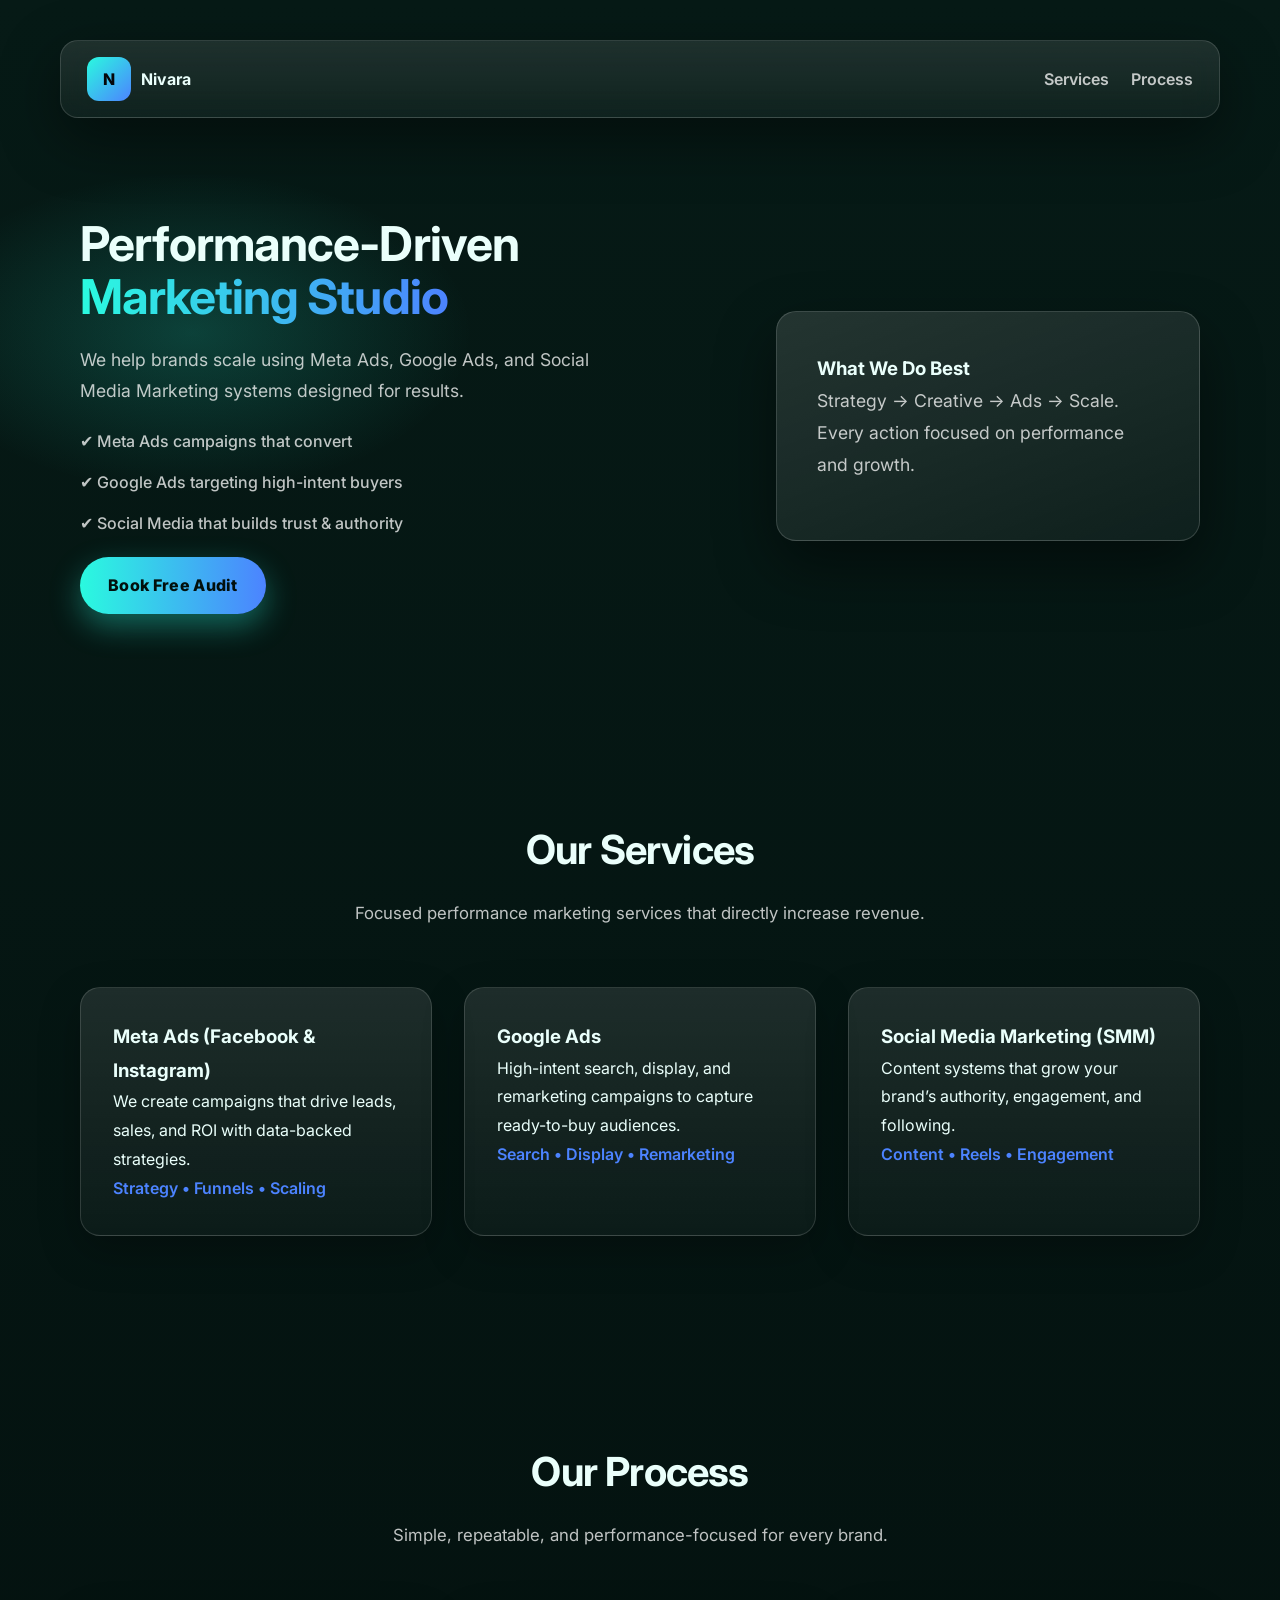
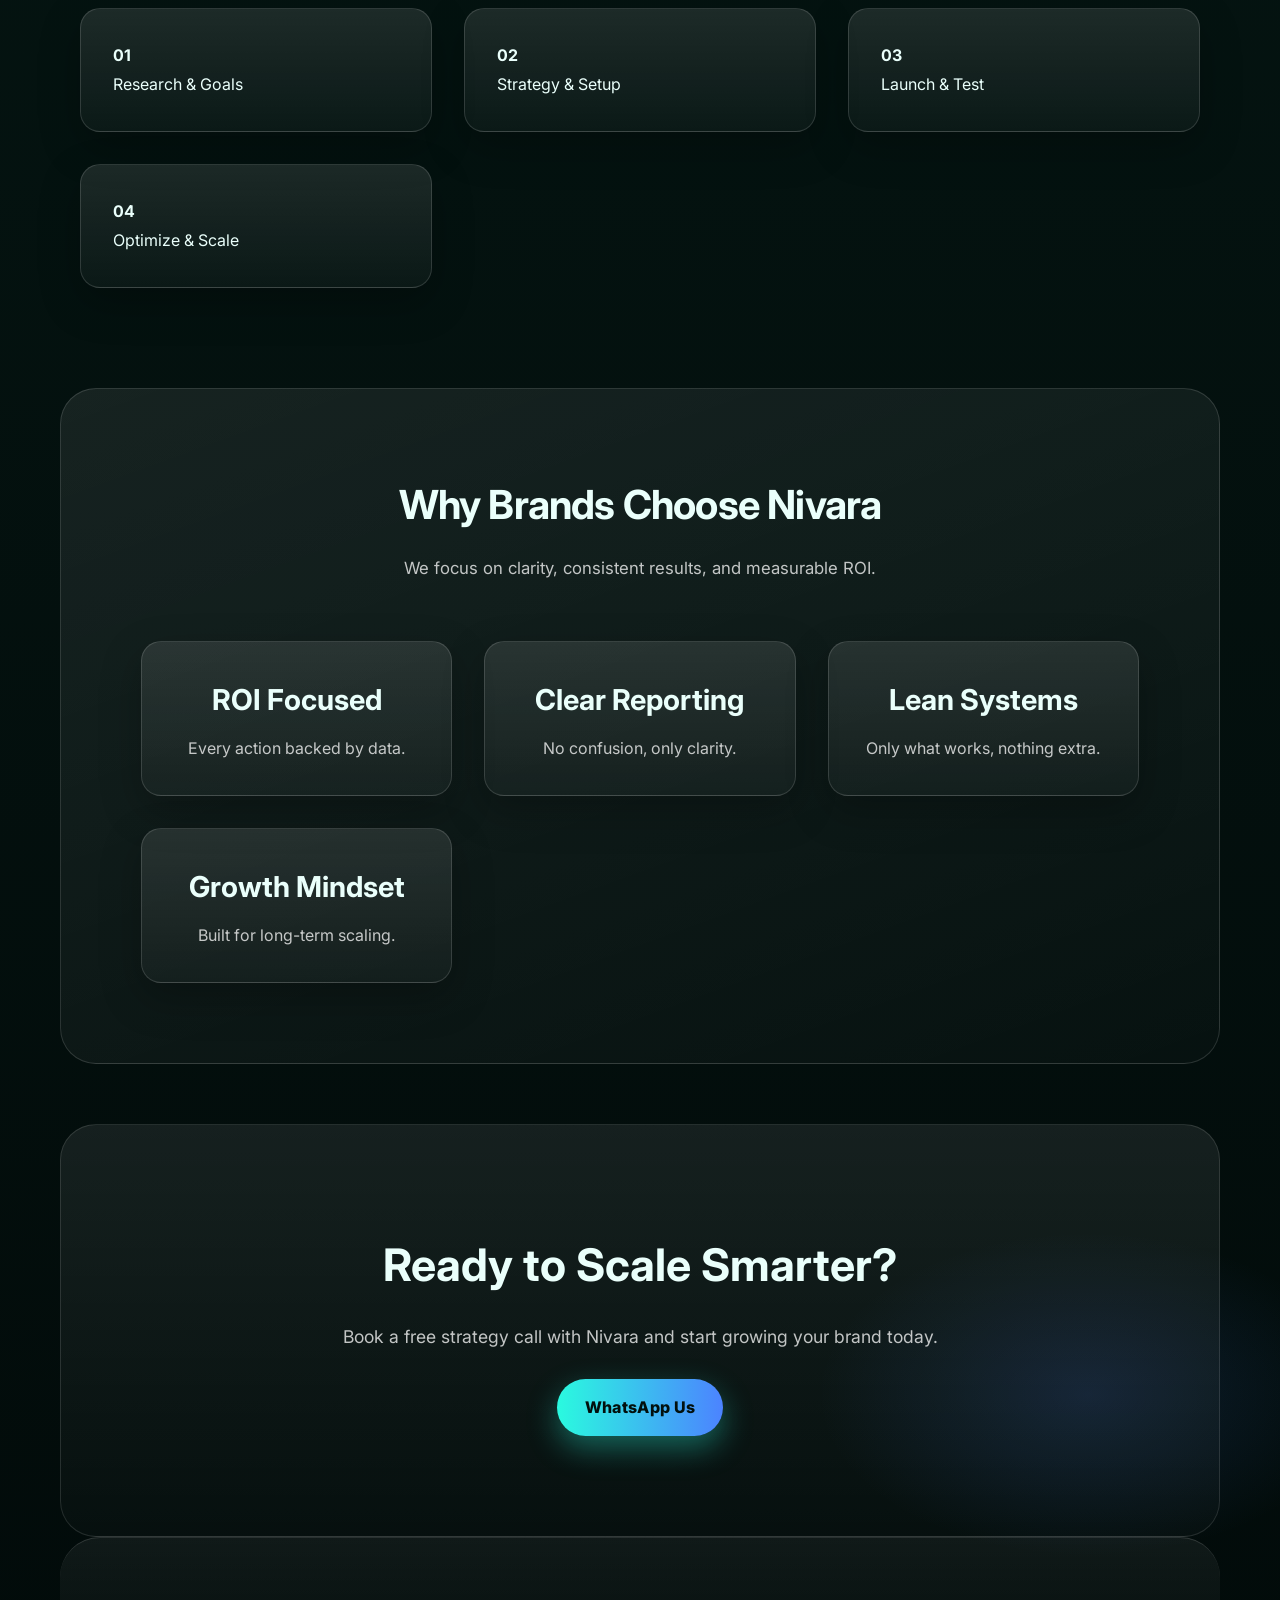
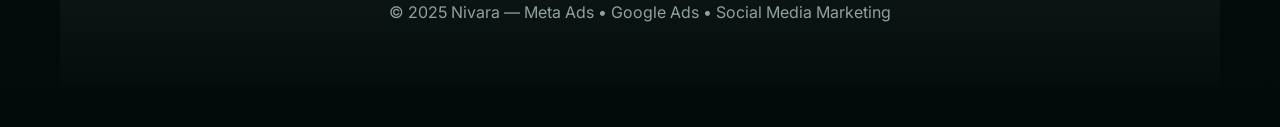
==== commit e078efbc: "Update index.html" ====
--- a/index.html
+++ b/index.html
@@ -1,518 +1,168 @@
 <!DOCTYPE html>
 <html lang="en">
 <head>
-  <meta charset="utf-8" />
-  <meta name="viewport" content="width=device-width,initial-scale=1" />
-  <title>Blisee — SMM • Meta Ads • SEO • Websites</title>
-  <meta name="description" content="Blisee is a premium growth agency offering Social Media Marketing, Meta Ads, SEO and conversion-first websites. Glassmorphism + Gradient luxury design." />
-  <meta name="keywords" content="Blisee, Social Media Marketing, Meta Ads, SEO, Website Development, SMM Agency" />
-  <meta name="author" content="Blisee" />
-  <meta property="og:title" content="Blisee — Growth Agency" />
-  <meta property="og:description" content="Social Media Marketing • Meta Ads • SEO • Websites — Blisee helps brands scale with performance-driven strategies." />
-  <meta property="og:type" content="website" />
-  <meta property="og:image" content="blisee-og.png" />
-  <meta name="theme-color" content="#0b0320" />
-  <link rel="icon" href="data:image/svg+xml,%3Csvg xmlns='http://www.w3.org/2000/svg' viewBox='0 0 100 100'%3E%3Crect rx='20' width='100' height='100' fill='%237B3FE4'/%3E%3Ctext x='50' y='60' font-size='50' text-anchor='middle' fill='white' font-family='Inter, Arial'%3EB%3C/text%3E%3C/svg%3E" />
+<meta charset="utf-8" />
+<meta name="viewport" content="width=device-width,initial-scale=1" />
+<title>Nivara — Performance Marketing Studio</title>
+<meta name="description" content="Nivara is a performance-driven Meta Ads, Google Ads & Social Media Marketing growth studio delivering measurable ROI." />
+<link href="https://fonts.googleapis.com/css2?family=Inter:wght@300;400;600;700;800&display=swap" rel="stylesheet">
+<style>
+:root{
+  --bg-1:#061a16;
+  --bg-2:#020b0a;
+  --glass:rgba(255,255,255,.08);
+  --muted:rgba(255,255,255,.75);
+  --accent1:#2AFADF;
+  --accent2:#4C83FF;
+  --radius:20px;
+  --maxw:1200px;
+}
+*{margin:0;padding:0;box-sizing:border-box}
+body{
+  font-family:Inter,system-ui;
+  background:
+    radial-gradient(700px 400px at 15% 10%, rgba(42,250,223,.18), transparent 40%),
+    radial-gradient(600px 360px at 85% 90%, rgba(76,131,255,.15), transparent 45%),
+    linear-gradient(180deg,var(--bg-1),var(--bg-2));
+  color:#eafffb;line-height:1.8;
+}
+.wrap{max-width:var(--maxw);margin:auto;padding:40px 20px}
+section{padding:100px 20px}
+nav{
+  position:sticky;top:14px;z-index:50;display:flex;justify-content:space-between;align-items:center;
+  background:linear-gradient(180deg,rgba(255,255,255,.10),rgba(255,255,255,.04));
+  backdrop-filter:blur(14px);padding:16px 26px;border-radius:18px;
+  border:1px solid rgba(255,255,255,.14);box-shadow:0 20px 60px rgba(0,0,0,.45)
+}
+nav a{color:var(--muted);text-decoration:none;margin-left:18px;font-weight:600}
+nav a:hover{color:var(--accent2)}
+.brand{display:flex;align-items:center;gap:10px}
+.badge{width:44px;height:44px;border-radius:12px;background:linear-gradient(135deg,var(--accent1),var(--accent2));display:grid;place-items:center;font-weight:800;color:#05060a}
+.btn{padding:14px 28px;border-radius:999px;font-weight:800;letter-spacing:.02em;background:linear-gradient(90deg,var(--accent1),var(--accent2));color:#02100d;text-decoration:none;box-shadow:0 12px 30px rgba(42,250,223,.35);display:inline-block}
+.hero{display:grid;grid-template-columns:1.2fr .8fr;gap:60px;align-items:center;position:relative}
+.hero h1{font-size:3rem;line-height:1.1;letter-spacing:-.02em;margin-bottom:20px}
+.hero h1 span{background:linear-gradient(90deg,var(--accent1),var(--accent2));-webkit-background-clip:text;color:transparent}
+.hero p{color:var(--muted);margin-bottom:20px;max-width:560px;font-size:1.1rem}
+.hero ul{margin:20px 0;list-style:none;padding-left:0}
+.hero ul li{margin-bottom:12px;color:var(--muted);font-weight:500}
+.hero-card{background:linear-gradient(160deg,rgba(255,255,255,.12),rgba(255,255,255,.04));padding:40px;border-radius:var(--radius);border:1px solid rgba(255,255,255,.16);box-shadow:0 25px 60px rgba(0,0,0,.45);margin-top:20px}
 
-  <!-- Fonts -->
-  <link href="https://fonts.googleapis.com/css2?family=Inter:wght@300;400;600;700;800&display=swap" rel="stylesheet">
+/* SECTION HEADINGS */
+.section-head{text-align:center;margin-bottom:60px}
+.section-head h2{font-size:2.5rem;letter-spacing:-.02em;margin-bottom:14px}
+.section-head p{color:var(--muted);max-width:700px;margin:0 auto;font-size:1.05rem;line-height:1.6}
 
-  <style>
-    :root{
-      --bg-1: #0b0320;      /* deep */
-      --bg-2: #071033;      /* darker */
-      --glass: rgba(255,255,255,0.06);
-      --muted: rgba(255,255,255,0.72);
-      --accent1: #7B3FE4;   /* purple */
-      --accent2: #03C3FF;   /* cyan */
-      --card-radius: 16px;
-      --maxw: 1200px;
-      --ease: cubic-bezier(.2,.9,.2,1);
-    }
+/* GRIDS */
+.grid{display:grid;grid-template-columns:repeat(auto-fit,minmax(260px,1fr));gap:32px}
+.card,.step{padding:32px;border-radius:var(--radius);background:linear-gradient(180deg,rgba(255,255,255,.10),rgba(255,255,255,.03));border:1px solid rgba(255,255,255,.14);box-shadow:0 15px 40px rgba(0,0,0,.25);transition:.3s ease}
+.card:hover,.step:hover{transform:translateY(-6px);box-shadow:0 25px 60px rgba(0,0,0,.45)}
+.card span{color:var(--accent2);font-weight:600}
 
-    /* Reset */
-    *{box-sizing:border-box;margin:0;padding:0}
-    html,body{height:100%}
-    body{
-      font-family: "Inter", system-ui, -apple-system, "Segoe UI", Roboto, "Helvetica Neue", Arial;
-      background: radial-gradient(800px 400px at 10% 8%, rgba(123,63,228,0.12), transparent 6%),
-                  radial-gradient(700px 350px at 90% 90%, rgba(3,195,255,0.06), transparent 6%),
-                  linear-gradient(180deg,var(--bg-1),var(--bg-2));
-      color: #e9eefc;
-      -webkit-font-smoothing:antialiased;
-      -moz-osx-font-smoothing:grayscale;
-      line-height:1.6;
-    }
+/* RESULTS */
+.results{padding:80px;border-radius:36px;background:linear-gradient(160deg,rgba(255,255,255,.08),rgba(255,255,255,.02));border:1px solid rgba(255,255,255,.14)}
+.results .grid{text-align:center}
+.results .card h3{font-size:1.8rem;margin-bottom:8px}
+.results .card p{font-size:1rem;color:var(--muted)}
 
-    .wrap{max-width:var(--maxw);margin:0 auto;padding:28px 22px;}
+/* CTA */
+.cta{text-align:center;padding:100px 24px;background:linear-gradient(180deg,rgba(255,255,255,.08),rgba(255,255,255,.02));border-radius:36px;border:1px solid rgba(255,255,255,.12);margin-top:60px}
+.cta h2{font-size:2.8rem;margin-bottom:16px}
+.cta p{color:var(--muted);font-size:1.1rem;margin-bottom:26px}
+footer{text-align:center;padding:60px 20px;color:rgba(234,255,251,.6);background:linear-gradient(180deg,rgba(255,255,255,.06),rgba(255,255,255,.01));border-radius:40px 40px 0 0;border-top:1px solid rgba(255,255,255,.14)}
 
-    /* NAV */
-    nav{
-      display:flex;justify-content:space-between;align-items:center;gap:12px;
-      background: linear-gradient(180deg, rgba(255,255,255,0.02), rgba(255,255,255,0.01));
-      padding:10px 16px;border-radius:14px;backdrop-filter: blur(8px);
-      box-shadow: 0 10px 30px rgba(2,6,23,0.6);
-      position:sticky;top:14px;z-index:80;margin-bottom:18px;
-    }
-    .brand{display:flex;gap:12px;align-items:center}
-    .badge{
-      width:46px;height:46px;border-radius:12px;
-      background:linear-gradient(135deg,var(--accent1),var(--accent2));
-      display:grid;place-items:center;color:#05060a;font-weight:800;font-size:18px;
-      box-shadow:0 12px 34px rgba(123,63,228,0.12);
-    }
-    .brand h1{font-size:1.05rem;margin:0}
-    .brand p{margin:0;font-size:12px;color:var(--muted)}
-
-    .nav-links{display:flex;gap:18px;align-items:center}
-    .nav-links a{
-      color:var(--muted);text-decoration:none;font-weight:600;padding:8px 10px;border-radius:8px;
-      transition:all 180ms var(--ease)
-    }
-    .nav-links a:hover{color:var(--accent2);transform:translateY(-3px)}
-
-    .nav-actions{display:flex;gap:10px;align-items:center}
-    .btn{
-      padding:9px 14px;border-radius:12px;font-weight:700;border:none;cursor:pointer;transition:all 180ms var(--ease);
-    }
-    .btn-primary{
-      background:linear-gradient(90deg,var(--accent1),var(--accent2));color:#05060a;box-shadow:0 10px 30px rgba(123,63,228,0.12);
-    }
-    .btn-ghost{background:transparent;border:1px solid rgba(255,255,255,0.04);color:var(--muted)}
-
-    /* HERO */
-    header.hero{
-      display:grid;grid-template-columns:1fr 420px;gap:32px;align-items:center;padding:60px 0 44px;
-    }
-    .hero-left .tag{display:inline-block;padding:6px 10px;border-radius:999px;background:rgba(123,63,228,0.06);color:var(--accent2);font-weight:700;font-size:13px;margin-bottom:12px}
-    .hero-title{font-size:2.6rem;line-height:1.02;margin-bottom:12px;background:linear-gradient(90deg,#fff,#dfe6ff);-webkit-background-clip:text;color:transparent}
-    .hero-title .accent{background:linear-gradient(90deg,var(--accent1),var(--accent2));-webkit-background-clip:text;color:transparent}
-    .hero-desc{color:var(--muted);max-width:720px;font-size:1rem;margin-bottom:14px}
-
-    .hero-cta{display:flex;gap:12px;align-items:center;margin-top:10px}
-    .kpis{display:flex;gap:12px;margin-top:18px;flex-wrap:wrap}
-    .kpi{padding:10px 14px;border-radius:12px;background:linear-gradient(180deg, rgba(255,255,255,0.02), rgba(255,255,255,0.01));border:1px solid rgba(255,255,255,0.03);min-width:120px;text-align:center}
-    .kpi strong{display:block;font-size:1.05rem;color:#fff}
-
-    .hero-right{
-      background: linear-gradient(180deg, rgba(255,255,255,0.03), rgba(255,255,255,0.01));
-      padding:18px;border-radius:14px;border:1px solid rgba(255,255,255,0.03);
-      backdrop-filter: blur(8px);
-    }
-    .audit h4{margin:0 0 8px 0;color:var(--accent2)}
-    .audit p{color:var(--muted);font-size:.95rem;margin-bottom:10px}
-
-    input, textarea, select{
-      width:100%;padding:12px;border-radius:10px;border:1px solid rgba(255,255,255,0.04);background:transparent;color:#eaf5ff;
-    }
-    input::placeholder, textarea::placeholder{color:rgba(234,245,255,0.35)}
-    small.hint{color:var(--muted);font-size:13px}
-
-    /* SECTIONS */
-    section.section{padding:64px 0}
-    .section-head{font-size:1.4rem;color:var(--accent2);margin-bottom:6px}
-    .section-sub{color:var(--muted);max-width:760px;margin-bottom:18px}
-
-    /* SERVICES GRID - Glass cards */
-    .grid{display:grid;grid-template-columns:repeat(auto-fit,minmax(220px,1fr));gap:18px}
-    .card{
-      padding:18px;border-radius:12px;background: linear-gradient(180deg, rgba(255,255,255,0.03), rgba(255,255,255,0.01));
-      border:1px solid rgba(255,255,255,0.03);transition:all 200ms var(--ease);
-      display:flex;gap:12px;align-items:flex-start;
-    }
-    .card:hover{transform:translateY(-8px);box-shadow:0 18px 40px rgba(0,0,0,0.6)}
-    .icon{
-      width:56px;height:56px;border-radius:12px;display:grid;place-items:center;font-weight:800;
-      background:linear-gradient(135deg,var(--accent1),var(--accent2));color:#05060a;box-shadow:0 10px 30px rgba(123,63,228,0.12)
-    }
-    .card h4{margin:0;font-size:1.05rem}
-    .card p{margin-top:6px;color:var(--muted);font-size:.95rem}
-
-    /* CASE STUDIES */
-    .cases{display:grid;grid-template-columns:1fr 1fr;gap:14px;margin-top:12px}
-    .case{padding:12px;border-radius:10px;background:linear-gradient(180deg, rgba(255,255,255,0.02), rgba(255,255,255,0.01));border:1px solid rgba(255,255,255,0.03);display:flex;gap:12px;align-items:center}
-    .case img{width:84px;height:64px;border-radius:8px;object-fit:cover;filter:grayscale(6%)}
-
-    /* PRICING */
-    .pricing{display:grid;grid-template-columns:repeat(auto-fit,minmax(240px,1fr));gap:14px;margin-top:18px}
-    .plan{padding:16px;border-radius:12px;background:linear-gradient(180deg, rgba(255,255,255,0.015), rgba(255,255,255,0.01));border:1px solid rgba(255,255,255,0.03)}
-    .plan.pop{box-shadow:0 18px 46px rgba(123,63,228,0.12);border:1px solid rgba(123,63,228,0.22)}
-    .plan h4{margin:0;color:#fff}
-    .price{font-size:1.5rem;font-weight:800;margin:10px 0}
-    .plan ul{list-style:none;padding-left:0;color:var(--muted);margin-bottom:12px}
-    .ribbon{position:relative}
-    .ribbon::after{content:"MOST POPULAR";position:absolute;top:-10px;right:12px;background:linear-gradient(90deg,var(--accent1),var(--accent2));padding:6px 10px;border-radius:8px;font-size:11px;font-weight:700;color:#05060a}
-
-    /* REVIEWS */
-    .reviews{display:grid;grid-template-columns:repeat(auto-fit,minmax(220px,1fr));gap:12px}
-    .review{padding:12px;border-radius:10px;background:linear-gradient(180deg, rgba(255,255,255,0.02), rgba(255,255,255,0.01));border:1px solid rgba(255,255,255,0.03)}
-    .review h5{margin:0 0 6px 0}
-    .review p{color:var(--muted);font-size:0.95rem}
-
-    /* CONTACT */
-    .contact-grid{display:grid;grid-template-columns:1fr 380px;gap:18px;align-items:start;margin-top:14px}
-    .contact-info{padding:14px;border-radius:12px;background:linear-gradient(180deg, rgba(255,255,255,0.02), rgba(255,255,255,0.01));border:1px solid rgba(255,255,255,0.03)}
-    .contact-info strong{display:block;color:var(--accent2);margin-bottom:6px}
-
-    /* FOOTER */
-    footer{padding:28px 0;text-align:center;color:var(--muted);margin-top:28px}
-
-    /* FLOATING WA */
-    .wa{
-      position:fixed;right:18px;bottom:18px;background:linear-gradient(90deg,#25D366,#00C851);
-      padding:12px 14px;border-radius:50px;color:#05060a;font-weight:800;text-decoration:none;
-      box-shadow:0 14px 34px rgba(0,200,200,0.08);z-index:60
-    }
-
-    /* RESPONSIVE */
-    @media (max-width:980px){
-      header.hero{grid-template-columns:1fr}
-      .contact-grid{grid-template-columns:1fr}
-      .cases{grid-template-columns:1fr}
-      .grid{grid-template-columns:repeat(auto-fit,minmax(180px,1fr))}
-    }
-    @media (max-width:560px){
-      .nav-links{display:none}
-      nav{padding:10px}
-      .brand p{display:none}
-      .wrap{padding:18px}
-    }
-  </style>
+@media(max-width:900px){
+  .hero{grid-template-columns:1fr}
+  .hero h1{font-size:2.2rem}
+}
+</style>
 </head>
 <body>
-  <div class="wrap" role="document">
+<div class="wrap">
 
-    <!-- NAV -->
-    <nav role="navigation" aria-label="Main navigation">
-      <div class="brand" aria-hidden="false">
-        <div class="badge">B</div>
-        <div>
-          <h1>Blisee</h1>
-          <p>Growth · Ads · SEO</p>
-        </div>
-      </div>
+<nav>
+  <div class="brand"><div class="badge">N</div><strong>Nivara</strong></div>
+  <div>
+    <a href="#services">Services</a>
+    <a href="#process">Process</a>  </div>
+</nav>
 
-      <div class="nav-links" role="menu" aria-label="Primary">
-        <a href="#home" onclick="scrollToSection('home')">Home</a>
-        <a href="#services" onclick="scrollToSection('services')">Services</a>
-        <a href="#about" onclick="scrollToSection('about')">About</a>
-        <a href="#reviews" onclick="scrollToSection('reviews')">Reviews</a>
-        <a href="#contact" onclick="scrollToSection('contact')">Contact</a>
-      </div>
+<section class="hero">
+  <div>
+    <h1>Performance-Driven <span>Marketing Studio</span></h1>
+    <p>We help brands scale using Meta Ads, Google Ads, and Social Media Marketing systems designed for results.</p>
+    <ul>
+      <li>✔ Meta Ads campaigns that convert</li>
+      <li>✔ Google Ads targeting high-intent buyers</li>
+      <li>✔ Social Media that builds trust & authority</li>
+    </ul>
+    <a href="#contact" class="btn">Book Free Audit</a>
+  </div>
+  <div class="hero-card">
+    <h3>What We Do Best</h3>
+    <p>Strategy → Creative → Ads → Scale. Every action focused on performance and growth.</p>
+  </div>
+</section>
 
-      <div class="nav-actions" role="group" aria-label="Actions">
-        <button class="btn btn-ghost" onclick="scrollToSection('contact')">Talk</button>
-        <a class="btn btn-primary" href="https://wa.me/919586490706" target="_blank" rel="noopener">WhatsApp</a>
-      </div>
-    </nav>
+<section id="services">
+  <div class="section-head">
+    <h2>Our Services</h2>
+    <p>Focused performance marketing services that directly increase revenue.</p>
+  </div>
+  <div class="grid">
+    <div class="card">
+      <h3>Meta Ads (Facebook & Instagram)</h3>
+      <p>We create campaigns that drive leads, sales, and ROI with data-backed strategies.</p>
+      <span>Strategy • Funnels • Scaling</span>
+    </div>
+    <div class="card">
+      <h3>Google Ads</h3>
+      <p>High-intent search, display, and remarketing campaigns to capture ready-to-buy audiences.</p>
+      <span>Search • Display • Remarketing</span>
+    </div>
+    <div class="card">
+      <h3>Social Media Marketing (SMM)</h3>
+      <p>Content systems that grow your brand’s authority, engagement, and following.</p>
+      <span>Content • Reels • Engagement</span>
+    </div>
+  </div>
+</section>
 
-    <!-- HERO -->
-    <header id="home" class="hero" role="banner" aria-label="Hero">
-      <div class="hero-left">
-        <div class="tag">Growth-first SMM & Performance</div>
-        <h1 class="hero-title">Premium <span class="accent">Digital Growth</span> for ambitious brands</h1>
-        <p class="hero-desc">Blisee builds attention-grabbing creative, scales profitable Meta Ads, grows organic traffic with SEO and crafts conversion-first websites — focused on measurable revenue.</p>
+<section id="process">
+  <div class="section-head">
+    <h2>Our Process</h2>
+    <p>Simple, repeatable, and performance-focused for every brand.</p>
+  </div>
+  <div class="grid">
+    <div class="step"><b>01</b><p>Research & Goals</p></div>
+    <div class="step"><b>02</b><p>Strategy & Setup</p></div>
+    <div class="step"><b>03</b><p>Launch & Test</p></div>
+    <div class="step"><b>04</b><p>Optimize & Scale</p></div>
+  </div>
+</section>
 
-        <div class="hero-cta">
-          <button class="btn btn-primary" onclick="scrollToSection('contact')">Book Free Audit</button>
-          <a class="btn btn-ghost" href="#services">Explore Services</a>
-        </div>
+<section class="results">
+  <div class="section-head">
+    <h2>Why Brands Choose Nivara</h2>
+    <p>We focus on clarity, consistent results, and measurable ROI.</p>
+  </div>
+  <div class="grid">
+    <div class="card"><h3>ROI Focused</h3><p>Every action backed by data.</p></div>
+    <div class="card"><h3>Clear Reporting</h3><p>No confusion, only clarity.</p></div>
+    <div class="card"><h3>Lean Systems</h3><p>Only what works, nothing extra.</p></div>
+    <div class="card"><h3>Growth Mindset</h3><p>Built for long-term scaling.</p></div>
+  </div>
+</section>
 
-        <div class="kpis" aria-hidden="true">
-          <div class="kpi"><strong>50+</strong><span style="color:var(--muted);font-size:13px">Campaigns</span></div>
-          <div class="kpi"><strong>Avg 3.2x</strong><span style="color:var(--muted);font-size:13px">ROAS</span></div>
-          <div class="kpi"><strong>100%+</strong><span style="color:var(--muted);font-size:13px">Engagement ↑</span></div>
-        </div>
-      </div>
+<section id="contact" class="cta">
+  <h2>Ready to Scale Smarter?</h2>
+  <p>Book a free strategy call with Nivara and start growing your brand today.</p>
+  <a href="https://wa.me/919586490706" class="btn">WhatsApp Us</a>
+</section>
 
-      <aside class="hero-right" aria-labelledby="auditHeading">
-        <div class="audit">
-          <h4 id="auditHeading">Free 15-min Growth Audit</h4>
-          <p>Quick review of your socials, ad account and website — short tactical plan you'll receive on WhatsApp.</p>
+<footer>
+  <p>© 2025 Nivara — Meta Ads • Google Ads • Social Media Marketing</p>
+</footer>
 
-          <form id="auditForm" onsubmit="handleAudit(event)" novalidate>
-            <input id="aname" name="name" placeholder="Your name" required />
-            <input id="aphone" name="phone" placeholder="+91 9xxxxxxxxx" required />
-            <select id="aplatform" name="platform" aria-label="Platform">
-              <option>Instagram</option>
-              <option>Facebook</option>
-              <option>Google / SEO</option>
-              <option>Website / Landing Page</option>
-            </select>
-
-            <button type="submit" class="btn btn-primary" style="width:100%;margin-top:8px">Request Audit</button>
-            <div id="auditMsg" style="margin-top:8px;color:var(--muted);font-size:13px"></div>
-          </form>
-        </div>
-      </aside>
-    </header>
-
-    <!-- SERVICES -->
-    <section id="services" class="section" aria-labelledby="servicesHeading">
-      <h3 class="section-head" id="servicesHeading">Services</h3>
-      <p class="section-sub">SMM • Meta Ads • SEO • Websites — a full-stack growth approach to scale revenue and brand equity.</p>
-
-      <div class="grid" role="list">
-        <article class="card" role="listitem">
-          <div class="icon">S</div>
-          <div>
-            <h4>Social Media Marketing</h4>
-            <p>Strategy, short-form (Reels), community growth, brand voice and influencer collaborations crafted for attention & conversions.</p>
-          </div>
-        </article>
-
-        <article class="card" role="listitem">
-          <div class="icon">A</div>
-          <div>
-            <h4>Meta Ads Management</h4>
-            <p>Performance funnels, creative testing, audience segmentation, retargeting & ROAS-driven optimisation.</p>
-          </div>
-        </article>
-
-        <article class="card" role="listitem">
-          <div class="icon">🔍</div>
-          <div>
-            <h4>SEO & Organic Growth</h4>
-            <p>Technical audits, content clusters, local SEO, backlinks and analytics to increase high-intent traffic.</p>
-          </div>
-        </article>
-
-        <article class="card" role="listitem">
-          <div class="icon">W</div>
-          <div>
-            <h4>Websites & CRO</h4>
-            <p>Fast, secure landing pages and websites with conversion-focused UX and tracking to improve LTV and conversion rates.</p>
-          </div>
-        </article>
-      </div>
-    </section>
-
-    <!-- ABOUT -->
-    <section id="about" class="section" aria-labelledby="aboutHeading">
-      <h3 class="section-head" id="aboutHeading">About Blisee</h3>
-      <p class="section-sub">We combine creative storytelling, data-driven paid strategies, and technical SEO to deliver measurable growth.</p>
-
-      <div style="display:grid;grid-template-columns:1fr 360px;gap:20px;margin-top:18px;align-items:start">
-        <div style="background:linear-gradient(180deg, rgba(255,255,255,0.02), rgba(255,255,255,0.01));padding:18px;border-radius:12px;border:1px solid rgba(255,255,255,0.03)">
-          <h4 style="margin:0 0 12px 0">Our Approach</h4>
-          <p style="color:var(--muted);margin-bottom:8px">Audit → Strategy → Creative → Scale. We measure what matters: revenue, leads and retention.</p>
-
-          <div style="display:flex;gap:12px;margin-top:12px;flex-wrap:wrap">
-            <div style="padding:12px;border-radius:10px;background:rgba(255,255,255,0.02);border:1px solid rgba(255,255,255,0.03)">
-              <strong>Data-First</strong><div style="color:var(--muted);font-size:13px">Metrics that drive decisions</div>
-            </div>
-            <div style="padding:12px;border-radius:10px;background:rgba(255,255,255,0.02);border:1px solid rgba(255,255,255,0.03)">
-              <strong>Creative</strong><div style="color:var(--muted);font-size:13px">Native short-form ads & content</div>
-            </div>
-            <div style="padding:12px;border-radius:10px;background:rgba(255,255,255,0.02);border:1px solid rgba(255,255,255,0.03)">
-              <strong>Scale</strong><div style="color:var(--muted);font-size:13px">Sustainable growth plans</div>
-            </div>
-          </div>
-        </div>
-
-        <aside style="background:linear-gradient(180deg, rgba(255,255,255,0.02), rgba(255,255,255,0.01));padding:16px;border-radius:12px;border:1px solid rgba(255,255,255,0.03)">
-          <strong style="display:block;margin-bottom:8px">Founder</strong>
-          <div style="color:var(--muted)">Keyur Dudhatra — Growth strategist with hands-on experience in SMM, Ads & SEO (Rajkot, India).</div>
-        </aside>
-      </div>
-    </section>
-
-    <!-- CASE STUDIES -->
-    <section id="cases" class="section" aria-labelledby="casesHeading">
-      <h3 class="section-head" id="casesHeading">Selected Case Studies</h3>
-      <p class="section-sub">Short wins that moved the business needle.</p>
-
-      <div class="cases" aria-live="polite">
-        <div class="case">
-          <img src="https://images.unsplash.com/photo-1542744173-8e7e53415bb0?auto=format&fit=crop&w=800&q=60" alt="Retail case">
-          <div>
-            <strong>Local Retail — Rajkot</strong>
-            <div style="color:var(--muted);font-size:13px">Reels + WhatsApp funnel → weekday footfall +28%; WhatsApp orders +42%.</div>
-          </div>
-        </div>
-
-        <div class="case">
-          <img src="https://images.unsplash.com/photo-1523961131990-5ea7c61b2107?auto=format&fit=crop&w=800&q=60" alt="D2C case">
-          <div>
-            <strong>D2C Skincare</strong>
-            <div style="color:var(--muted);font-size:13px">Meta Ads + landing page → CAC -35%; Repeat purchases +18%.</div>
-          </div>
-        </div>
-      </div>
-    </section>
-
-    <!-- PRICING -->
-    <section id="pricing" class="section" aria-labelledby="pricingHeading">
-      <h3 class="section-head" id="pricingHeading">Pricing</h3>
-      <p class="section-sub">Transparent retainers that scale with results — upgrade when ready.</p>
-
-      <div class="pricing" style="margin-top:12px">
-        <div class="pricing-grid">
-          <div class="plan">
-            <h4>Starter</h4>
-            <div class="price">₹5,999 / mo</div>
-            <ul>
-              <li>1 platform SMM</li>
-              <li>8 posts / month</li>
-              <li>Basic Ads setup</li>
-              <li>Monthly report</li>
-            </ul>
-            <button class="btn btn-primary" onclick="scrollToSection('contact')">Choose</button>
-          </div>
-
-          <div class="plan pop">
-            <h4>Growth</h4>
-            <div class="price">₹12,999 / mo</div>
-            <ul>
-              <li>2 platforms + Reels</li>
-              <li>Meta Ads & retargeting</li>
-              <li>SEO improvements</li>
-              <li>Landing page + CRO</li>
-            </ul>
-            <button class="btn btn-primary" onclick="scrollToSection('contact')">Choose</button>
-          </div>
-
-          <div class="plan">
-            <h4>Premium</h4>
-            <div class="price">₹24,999 / mo</div>
-            <ul>
-              <li>All platforms</li>
-              <li>Full Ads + Funnels</li>
-              <li>Advanced SEO</li>
-              <li>Website included</li>
-            </ul>
-            <button class="btn btn-primary" onclick="scrollToSection('contact')">Choose</button>
-          </div>
-        </div>
-      </div>
-    </section>
-
-    <!-- REVIEWS -->
-    <section id="reviews" class="section" aria-labelledby="reviewsHeading">
-      <h3 class="section-head" id="reviewsHeading">Client Reviews</h3>
-      <p class="section-sub">Real feedback from brands we've partnered with.</p>
-
-      <div style="display:flex;gap:18px;flex-wrap:wrap;margin-top:12px">
-        <div style="flex:1;min-width:300px">
-          <form id="reviewForm" style="display:flex;flex-direction:column;gap:10px" onsubmit="addReview(event)">
-            <input id="rvName" placeholder="Your name" required />
-            <input id="rvRole" placeholder="Business / Role (optional)" />
-            <textarea id="rvMsg" rows="4" placeholder="Short review" required></textarea>
-            <button class="btn btn-primary" type="submit">Submit Review</button>
-          </form>
-        </div>
-
-        <div style="flex:1;min-width:300px">
-          <div id="reviewsList" class="reviews" aria-live="polite">
-            <div class="review"><h5>— Local Store, Rajkot</h5><p>Reels strategy doubled our enquiries in 2 weeks. Practical, fast-moving team.</p></div>
-            <div class="review"><h5>— D2C Skincare</h5><p>Ads team cut CAC significantly and delivered predictable results.</p></div>
-          </div>
-        </div>
-      </div>
-    </section>
-
-    <!-- CONTACT -->
-    <section id="contact" class="section" aria-labelledby="contactHeading">
-      <h3 class="section-head" id="contactHeading">Contact</h3>
-      <p class="section-sub">Ready to grow? Send a quick note and we’ll reply on WhatsApp shortly.</p>
-
-      <div class="contact-grid">
-        <form onsubmit="handleContact(event)" style="display:flex;flex-direction:column;gap:10px">
-          <input id="cname" placeholder="Your name" required />
-          <input id="cphone" placeholder="+91 9xxxxxxxxx" required />
-          <input id="cemail" placeholder="Email (optional)" type="email" />
-          <select id="cservice">
-            <option>Social Media Marketing</option>
-            <option>Meta Ads</option>
-            <option>SEO</option>
-            <option>Website</option>
-            <option>Full Growth Retainer</option>
-          </select>
-          <textarea id="cmsg" rows="4" placeholder="Short note (goals / budget)"></textarea>
-          <button class="btn btn-primary" type="submit">Send via WhatsApp</button>
-        </form>
-
-        <aside class="contact-info" aria-label="Contact details">
-          <strong>Contact</strong>
-          <div style="color:var(--muted);margin-bottom:10px">WhatsApp: +91 95864 90706</div>
-          <div style="color:var(--muted);margin-bottom:10px">Email: hello@blisee.com</div>
-          <div style="color:var(--muted)">Location: Rajkot, India • Remote across India</div>
-        </aside>
-      </div>
-    </section>
-
-    <!-- FOOTER -->
-    <footer>
-      <div style="max-width:900px;margin:0 auto;display:flex;justify-content:space-between;align-items:center;flex-wrap:wrap;gap:12px">
-        <div>© <span id="year"></span> Blisee — Social Media & Growth</div>
-        <div style="color:var(--muted)">Crafted for modern brands</div>
-      </div>
-    </footer>
-
-    <!-- FLOATING WHATSAPP -->
-    <a class="wa" href="https://wa.me/919586490706" target="_blank" rel="noopener" aria-label="WhatsApp Blisee">WhatsApp</a>
-  </div>
-
-<script>
-  // set year
-  document.getElementById('year').innerText = new Date().getFullYear();
-
-  // smooth scroll helper
-  function scrollToSection(id){
-    const el = document.getElementById(id);
-    if(!el) return window.scrollTo({top:0,behavior:'smooth'});
-    el.scrollIntoView({behavior:'smooth',block:'start'});
-  }
-
-  // Audit form -> open WhatsApp prefilled
-  function handleAudit(e){
-    e.preventDefault();
-    const name = document.getElementById('aname').value.trim();
-    const phone = document.getElementById('aphone').value.trim();
-    const platform = document.getElementById('aplatform').value;
-    const msgEl = document.getElementById('auditMsg');
-    if(!name || !phone){ msgEl.innerText = 'Please enter name and WhatsApp number.'; return; }
-    msgEl.innerText = 'Opening WhatsApp...';
-    const phoneClean = phone.replace(/\D/g,'');
-    const text = encodeURIComponent(`Hi Blisee, I'm ${name}. Please audit my ${platform} profile. Contact: ${phone}`);
-    window.open(`https://wa.me/${phoneClean}?text=${text}`, '_blank');
-    e.target.reset();
-    setTimeout(()=> msgEl.innerText = 'Requested — check WhatsApp.', 700);
-  }
-
-  // Contact form -> open WhatsApp prefilled
-  function handleContact(e){
-    e.preventDefault();
-    const name = document.getElementById('cname').value.trim();
-    const phone = document.getElementById('cphone').value.trim();
-    const service = document.getElementById('cservice').value;
-    const msg = document.getElementById('cmsg').value.trim();
-    if(!name || !phone){ alert('Please enter name and WhatsApp number.'); return; }
-    const phoneClean = phone.replace(/\D/g,'');
-    const text = encodeURIComponent(`Hello Blisee, I'm ${name}. Service: ${service}. Message: ${msg}. Phone: ${phone}`);
-    window.open(`https://wa.me/${phoneClean}?text=${text}`, '_blank');
-    e.target.reset();
-  }
-
-  // Reviews: add to list
-  function addReview(e){
-    e.preventDefault();
-    const name = document.getElementById('rvName').value.trim();
-    const role = document.getElementById('rvRole').value.trim();
-    const msg = document.getElementById('rvMsg').value.trim();
-    if(!name || !msg){ alert('Please add name and review'); return; }
-    const list = document.getElementById('reviewsList');
-    const div = document.createElement('div');
-    div.className = 'review';
-    div.innerHTML = `<h5>— ${name}${role?(' • '+role):''}</h5><p>${msg}</p>`;
-    list.prepend(div);
-    e.target.reset();
-  }
-
-  // accessibility: focus outlines on Tab
-  document.addEventListener('keydown', function(e){
-    if(e.key === 'Tab') document.body.classList.add('show-focus');
-  });
-</script>
+</div>
 </body>
 </html>
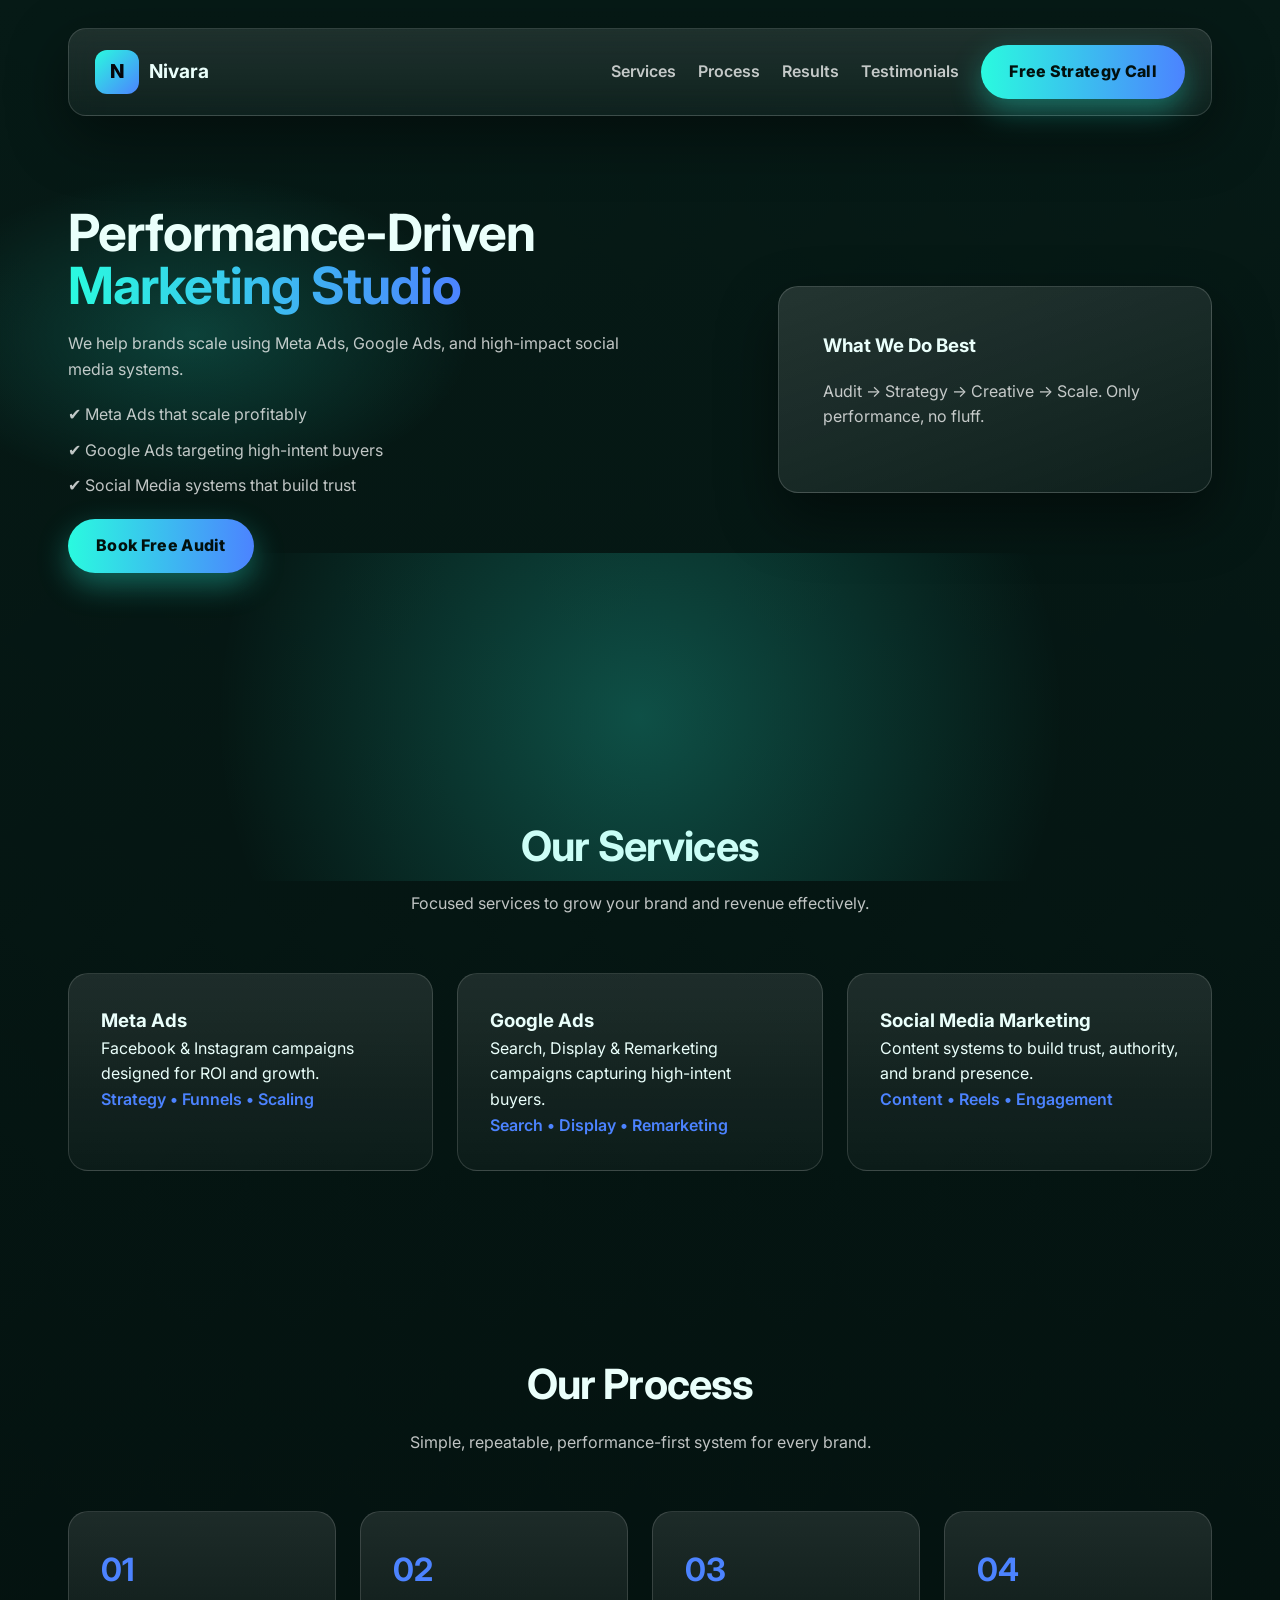
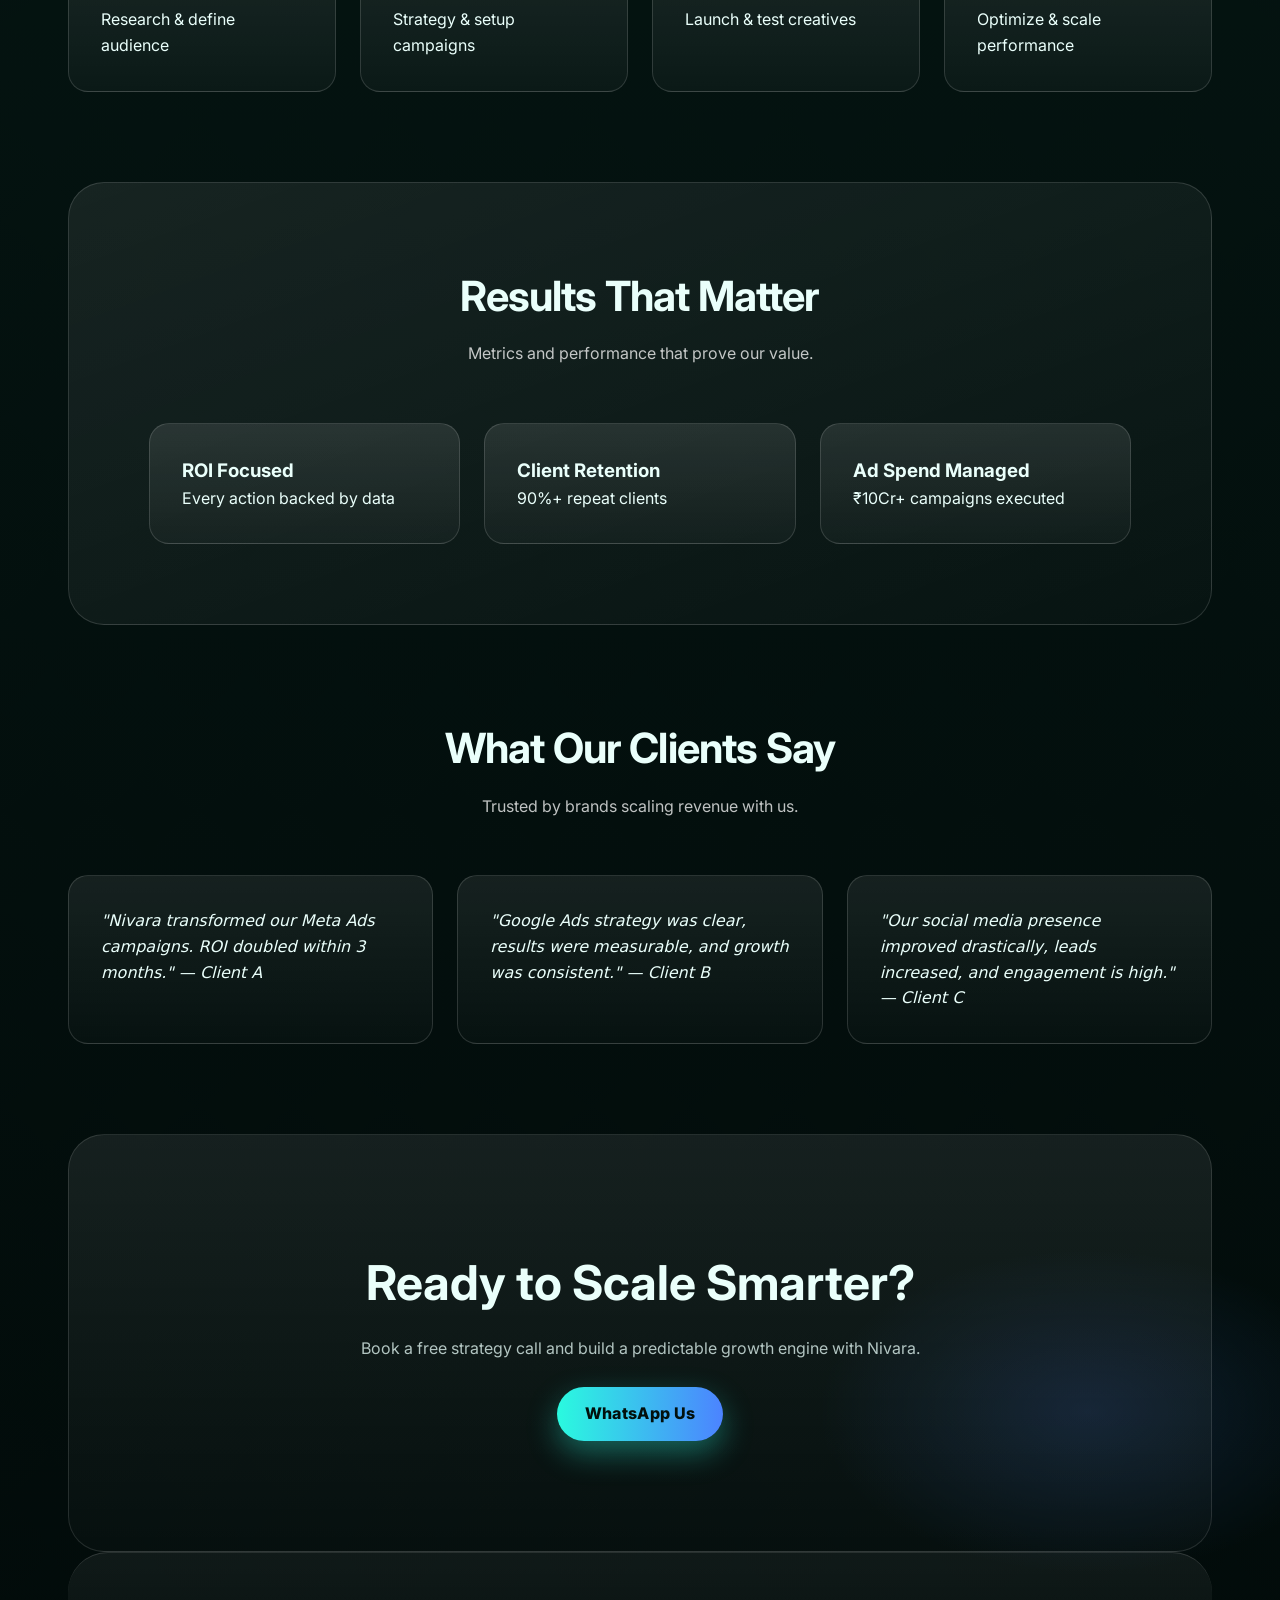
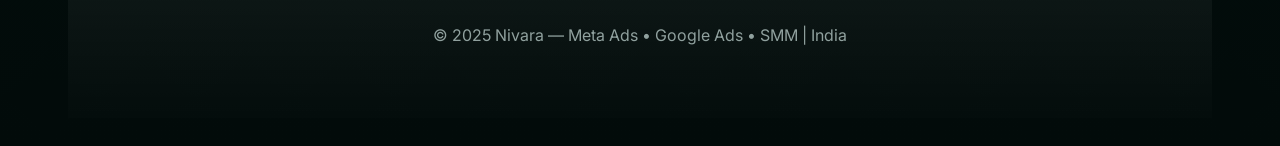
==== commit dab7bc91: "Add files via upload" ====
--- a/index.html
+++ b/index.html
@@ -3,8 +3,8 @@
 <head>
 <meta charset="utf-8" />
 <meta name="viewport" content="width=device-width,initial-scale=1" />
-<title>Nivara — Performance Marketing Studio</title>
-<meta name="description" content="Nivara is a performance-driven Meta Ads, Google Ads & Social Media Marketing growth studio delivering measurable ROI." />
+<title>Nivara — Meta Ads, Google Ads & SMM Growth Studio</title>
+<meta name="description" content="Nivara is a performance-driven Meta Ads, Google Ads & SMM studio delivering measurable ROI and brand growth." />
 <link href="https://fonts.googleapis.com/css2?family=Inter:wght@300;400;600;700;800&display=swap" rel="stylesheet">
 <style>
 :root{
@@ -17,63 +17,71 @@
   --radius:20px;
   --maxw:1200px;
 }
-*{margin:0;padding:0;box-sizing:border-box}
+*{margin:0;padding:0;box-sizing:border-box;}
 body{
   font-family:Inter,system-ui;
   background:
     radial-gradient(700px 400px at 15% 10%, rgba(42,250,223,.18), transparent 40%),
     radial-gradient(600px 360px at 85% 90%, rgba(76,131,255,.15), transparent 45%),
     linear-gradient(180deg,var(--bg-1),var(--bg-2));
-  color:#eafffb;line-height:1.8;
+  color:#eafffb;
+  line-height:1.6;
 }
-.wrap{max-width:var(--maxw);margin:auto;padding:40px 20px}
-section{padding:100px 20px}
-nav{
-  position:sticky;top:14px;z-index:50;display:flex;justify-content:space-between;align-items:center;
+.wrap{max-width:var(--maxw);margin:auto;padding:28px;}
+section{padding:90px 0;}
+
+/* NAV */
+nav{position:sticky;top:14px;z-index:50;display:flex;justify-content:space-between;align-items:center;
   background:linear-gradient(180deg,rgba(255,255,255,.10),rgba(255,255,255,.04));
   backdrop-filter:blur(14px);padding:16px 26px;border-radius:18px;
-  border:1px solid rgba(255,255,255,.14);box-shadow:0 20px 60px rgba(0,0,0,.45)
-}
-nav a{color:var(--muted);text-decoration:none;margin-left:18px;font-weight:600}
-nav a:hover{color:var(--accent2)}
-.brand{display:flex;align-items:center;gap:10px}
-.badge{width:44px;height:44px;border-radius:12px;background:linear-gradient(135deg,var(--accent1),var(--accent2));display:grid;place-items:center;font-weight:800;color:#05060a}
-.btn{padding:14px 28px;border-radius:999px;font-weight:800;letter-spacing:.02em;background:linear-gradient(90deg,var(--accent1),var(--accent2));color:#02100d;text-decoration:none;box-shadow:0 12px 30px rgba(42,250,223,.35);display:inline-block}
-.hero{display:grid;grid-template-columns:1.2fr .8fr;gap:60px;align-items:center;position:relative}
-.hero h1{font-size:3rem;line-height:1.1;letter-spacing:-.02em;margin-bottom:20px}
-.hero h1 span{background:linear-gradient(90deg,var(--accent1),var(--accent2));-webkit-background-clip:text;color:transparent}
-.hero p{color:var(--muted);margin-bottom:20px;max-width:560px;font-size:1.1rem}
-.hero ul{margin:20px 0;list-style:none;padding-left:0}
-.hero ul li{margin-bottom:12px;color:var(--muted);font-weight:500}
-.hero-card{background:linear-gradient(160deg,rgba(255,255,255,.12),rgba(255,255,255,.04));padding:40px;border-radius:var(--radius);border:1px solid rgba(255,255,255,.16);box-shadow:0 25px 60px rgba(0,0,0,.45);margin-top:20px}
+  border:1px solid rgba(255,255,255,.14);box-shadow:0 20px 60px rgba(0,0,0,.45);}
+nav a{color:var(--muted);text-decoration:none;margin-left:18px;font-weight:600;}
+nav a:hover{color:var(--accent2);}
+.brand{display:flex;align-items:center;gap:10px;font-weight:700;font-size:1.2rem;}
+.badge{width:44px;height:44px;border-radius:12px;background:linear-gradient(135deg,var(--accent1),var(--accent2));display:grid;place-items:center;font-weight:800;color:#05060a;}
 
-/* SECTION HEADINGS */
-.section-head{text-align:center;margin-bottom:60px}
-.section-head h2{font-size:2.5rem;letter-spacing:-.02em;margin-bottom:14px}
-.section-head p{color:var(--muted);max-width:700px;margin:0 auto;font-size:1.05rem;line-height:1.6}
+.btn{padding:14px 28px;border-radius:999px;font-weight:800;letter-spacing:.02em;background:linear-gradient(90deg,var(--accent1),var(--accent2));color:#02100d;text-decoration:none;box-shadow:0 12px 30px rgba(42,250,223,.35);display:inline-block;transition:.3s;}
+.btn:hover{transform:translateY(-3px);box-shadow:0 22px 50px rgba(76,131,255,.45);}
+
+/* HERO */
+.hero{display:grid;grid-template-columns:1.2fr .8fr;gap:60px;align-items:center;position:relative;margin-bottom:60px;}
+.hero::after{content:"";position:absolute;inset:auto -10% -40% -10%;height:60%;background:radial-gradient(circle at 50% 50%,rgba(42,250,223,.25),transparent 60%);pointer-events:none;}
+.hero h1{font-size:3.2rem;line-height:1.05;letter-spacing:-.02em;}
+.hero h1 span{background:linear-gradient(90deg,var(--accent1),var(--accent2));-webkit-background-clip:text;color:transparent;}
+.hero p{color:var(--muted);margin:18px 0;max-width:560px;}
+.hero ul{list-style:none;margin:20px 0;padding-left:0;}
+.hero ul li{margin-bottom:10px;color:var(--muted);}
+.hero-card{background:linear-gradient(160deg,rgba(255,255,255,.12),rgba(255,255,255,.04));padding:44px;border-radius:var(--radius);border:1px solid rgba(255,255,255,.16);box-shadow:0 25px 60px rgba(0,0,0,.45);}
+
+/* HEAD */
+.section-head{text-align:center;margin-bottom:56px;}
+.section-head h2{font-size:2.6rem;letter-spacing:-.02em;margin-bottom:12px;}
+.section-head p{color:var(--muted);max-width:720px;margin:12px auto;}
 
 /* GRIDS */
-.grid{display:grid;grid-template-columns:repeat(auto-fit,minmax(260px,1fr));gap:32px}
-.card,.step{padding:32px;border-radius:var(--radius);background:linear-gradient(180deg,rgba(255,255,255,.10),rgba(255,255,255,.03));border:1px solid rgba(255,255,255,.14);box-shadow:0 15px 40px rgba(0,0,0,.25);transition:.3s ease}
-.card:hover,.step:hover{transform:translateY(-6px);box-shadow:0 25px 60px rgba(0,0,0,.45)}
-.card span{color:var(--accent2);font-weight:600}
+.grid{display:grid;grid-template-columns:repeat(auto-fit,minmax(260px,1fr));gap:24px;}
+.card,.step{padding:32px;border-radius:var(--radius);background:linear-gradient(180deg,rgba(255,255,255,.10),rgba(255,255,255,.03));border:1px solid rgba(255,255,255,.14);transition:.3s;}
+.card:hover,.step:hover{transform:translateY(-6px);box-shadow:0 30px 60px rgba(0,0,0,.5);}
+.card span{color:var(--accent2);font-weight:600;}
+.step b{font-size:2rem;color:var(--accent2);display:block;margin-bottom:12px;}
 
 /* RESULTS */
-.results{padding:80px;border-radius:36px;background:linear-gradient(160deg,rgba(255,255,255,.08),rgba(255,255,255,.02));border:1px solid rgba(255,255,255,.14)}
-.results .grid{text-align:center}
-.results .card h3{font-size:1.8rem;margin-bottom:8px}
-.results .card p{font-size:1rem;color:var(--muted)}
+.results{padding:80px;border-radius:36px;background:linear-gradient(160deg,rgba(255,255,255,.08),rgba(255,255,255,.02));border:1px solid rgba(255,255,255,.14);}
+.results-grid{display:grid;grid-template-columns:repeat(auto-fit,minmax(200px,1fr));gap:24px;text-align:center;}
+
+/* TESTIMONIALS */
+.testimonials{display:grid;grid-template-columns:repeat(auto-fit,minmax(260px,1fr));gap:24px;margin-top:40px;}
+.testimonial{padding:32px;border-radius:var(--radius);background:linear-gradient(180deg,rgba(255,255,255,.08),rgba(255,255,255,.02));border:1px solid rgba(255,255,255,.14);font-style:italic;}
 
 /* CTA */
-.cta{text-align:center;padding:100px 24px;background:linear-gradient(180deg,rgba(255,255,255,.08),rgba(255,255,255,.02));border-radius:36px;border:1px solid rgba(255,255,255,.12);margin-top:60px}
-.cta h2{font-size:2.8rem;margin-bottom:16px}
-.cta p{color:var(--muted);font-size:1.1rem;margin-bottom:26px}
-footer{text-align:center;padding:60px 20px;color:rgba(234,255,251,.6);background:linear-gradient(180deg,rgba(255,255,255,.06),rgba(255,255,255,.01));border-radius:40px 40px 0 0;border-top:1px solid rgba(255,255,255,.14)}
+.cta{text-align:center;padding:110px 24px;background:linear-gradient(180deg,rgba(255,255,255,.08),rgba(255,255,255,.02));border-radius:36px;border:1px solid rgba(255,255,255,.12);}
+.cta h2{font-size:3rem;margin-bottom:14px;}
+.cta p{color:rgba(234,255,251,.75);max-width:720px;margin:0 auto 26px;}
 
-@media(max-width:900px){
-  .hero{grid-template-columns:1fr}
-  .hero h1{font-size:2.2rem}
-}
+/* FOOTER */
+footer{text-align:center;padding:70px 20px;color:rgba(234,255,251,.6);background:linear-gradient(180deg,rgba(255,255,255,.06),rgba(255,255,255,.01));border-radius:40px 40px 0 0;border-top:1px solid rgba(255,255,255,.14);}
+
+@media(max-width:900px){.hero{grid-template-columns:1fr}.hero h1{font-size:2.2rem}}
 </style>
 </head>
 <body>
@@ -83,45 +91,49 @@
   <div class="brand"><div class="badge">N</div><strong>Nivara</strong></div>
   <div>
     <a href="#services">Services</a>
-    <a href="#process">Process</a>  </div>
+    <a href="#process">Process</a>
+    <a href="#results">Results</a>
+    <a href="#testimonials">Testimonials</a>
+    <a href="#contact" class="btn">Free Strategy Call</a>
+  </div>
 </nav>
 
 <section class="hero">
   <div>
     <h1>Performance-Driven <span>Marketing Studio</span></h1>
-    <p>We help brands scale using Meta Ads, Google Ads, and Social Media Marketing systems designed for results.</p>
+    <p>We help brands scale using Meta Ads, Google Ads, and high-impact social media systems.</p>
     <ul>
-      <li>✔ Meta Ads campaigns that convert</li>
+      <li>✔ Meta Ads that scale profitably</li>
       <li>✔ Google Ads targeting high-intent buyers</li>
-      <li>✔ Social Media that builds trust & authority</li>
+      <li>✔ Social Media systems that build trust</li>
     </ul>
     <a href="#contact" class="btn">Book Free Audit</a>
   </div>
   <div class="hero-card">
     <h3>What We Do Best</h3>
-    <p>Strategy → Creative → Ads → Scale. Every action focused on performance and growth.</p>
+    <p>Audit → Strategy → Creative → Scale. Only performance, no fluff.</p>
   </div>
 </section>
 
 <section id="services">
   <div class="section-head">
     <h2>Our Services</h2>
-    <p>Focused performance marketing services that directly increase revenue.</p>
+    <p>Focused services to grow your brand and revenue effectively.</p>
   </div>
   <div class="grid">
     <div class="card">
-      <h3>Meta Ads (Facebook & Instagram)</h3>
-      <p>We create campaigns that drive leads, sales, and ROI with data-backed strategies.</p>
+      <h3>Meta Ads</h3>
+      <p>Facebook & Instagram campaigns designed for ROI and growth.</p>
       <span>Strategy • Funnels • Scaling</span>
     </div>
     <div class="card">
       <h3>Google Ads</h3>
-      <p>High-intent search, display, and remarketing campaigns to capture ready-to-buy audiences.</p>
+      <p>Search, Display & Remarketing campaigns capturing high-intent buyers.</p>
       <span>Search • Display • Remarketing</span>
     </div>
     <div class="card">
-      <h3>Social Media Marketing (SMM)</h3>
-      <p>Content systems that grow your brand’s authority, engagement, and following.</p>
+      <h3>Social Media Marketing</h3>
+      <p>Content systems to build trust, authority, and brand presence.</p>
       <span>Content • Reels • Engagement</span>
     </div>
   </div>
@@ -130,37 +142,48 @@
 <section id="process">
   <div class="section-head">
     <h2>Our Process</h2>
-    <p>Simple, repeatable, and performance-focused for every brand.</p>
+    <p>Simple, repeatable, performance-first system for every brand.</p>
   </div>
   <div class="grid">
-    <div class="step"><b>01</b><p>Research & Goals</p></div>
-    <div class="step"><b>02</b><p>Strategy & Setup</p></div>
-    <div class="step"><b>03</b><p>Launch & Test</p></div>
-    <div class="step"><b>04</b><p>Optimize & Scale</p></div>
+    <div class="step"><b>01</b><p>Research & define audience</p></div>
+    <div class="step"><b>02</b><p>Strategy & setup campaigns</p></div>
+    <div class="step"><b>03</b><p>Launch & test creatives</p></div>
+    <div class="step"><b>04</b><p>Optimize & scale performance</p></div>
   </div>
 </section>
 
-<section class="results">
+<section id="results" class="results">
   <div class="section-head">
-    <h2>Why Brands Choose Nivara</h2>
-    <p>We focus on clarity, consistent results, and measurable ROI.</p>
+    <h2>Results That Matter</h2>
+    <p>Metrics and performance that prove our value.</p>
   </div>
   <div class="grid">
-    <div class="card"><h3>ROI Focused</h3><p>Every action backed by data.</p></div>
-    <div class="card"><h3>Clear Reporting</h3><p>No confusion, only clarity.</p></div>
-    <div class="card"><h3>Lean Systems</h3><p>Only what works, nothing extra.</p></div>
-    <div class="card"><h3>Growth Mindset</h3><p>Built for long-term scaling.</p></div>
+    <div class="card"><h3>ROI Focused</h3><p>Every action backed by data</p></div>
+    <div class="card"><h3>Client Retention</h3><p>90%+ repeat clients</p></div>
+    <div class="card"><h3>Ad Spend Managed</h3><p>₹10Cr+ campaigns executed</p></div>
+  </div>
+</section>
+
+<section id="testimonials">
+  <div class="section-head">
+    <h2>What Our Clients Say</h2>
+    <p>Trusted by brands scaling revenue with us.</p>
+  </div>
+  <div class="testimonials">
+    <div class="testimonial">"Nivara transformed our Meta Ads campaigns. ROI doubled within 3 months." — Client A</div>
+    <div class="testimonial">"Google Ads strategy was clear, results were measurable, and growth was consistent." — Client B</div>
+    <div class="testimonial">"Our social media presence improved drastically, leads increased, and engagement is high." — Client C</div>
   </div>
 </section>
 
 <section id="contact" class="cta">
   <h2>Ready to Scale Smarter?</h2>
-  <p>Book a free strategy call with Nivara and start growing your brand today.</p>
+  <p>Book a free strategy call and build a predictable growth engine with Nivara.</p>
   <a href="https://wa.me/919586490706" class="btn">WhatsApp Us</a>
 </section>
 
 <footer>
-  <p>© 2025 Nivara — Meta Ads • Google Ads • Social Media Marketing</p>
+  <p>© 2025 Nivara — Meta Ads • Google Ads • SMM | India</p>
 </footer>
 
 </div>
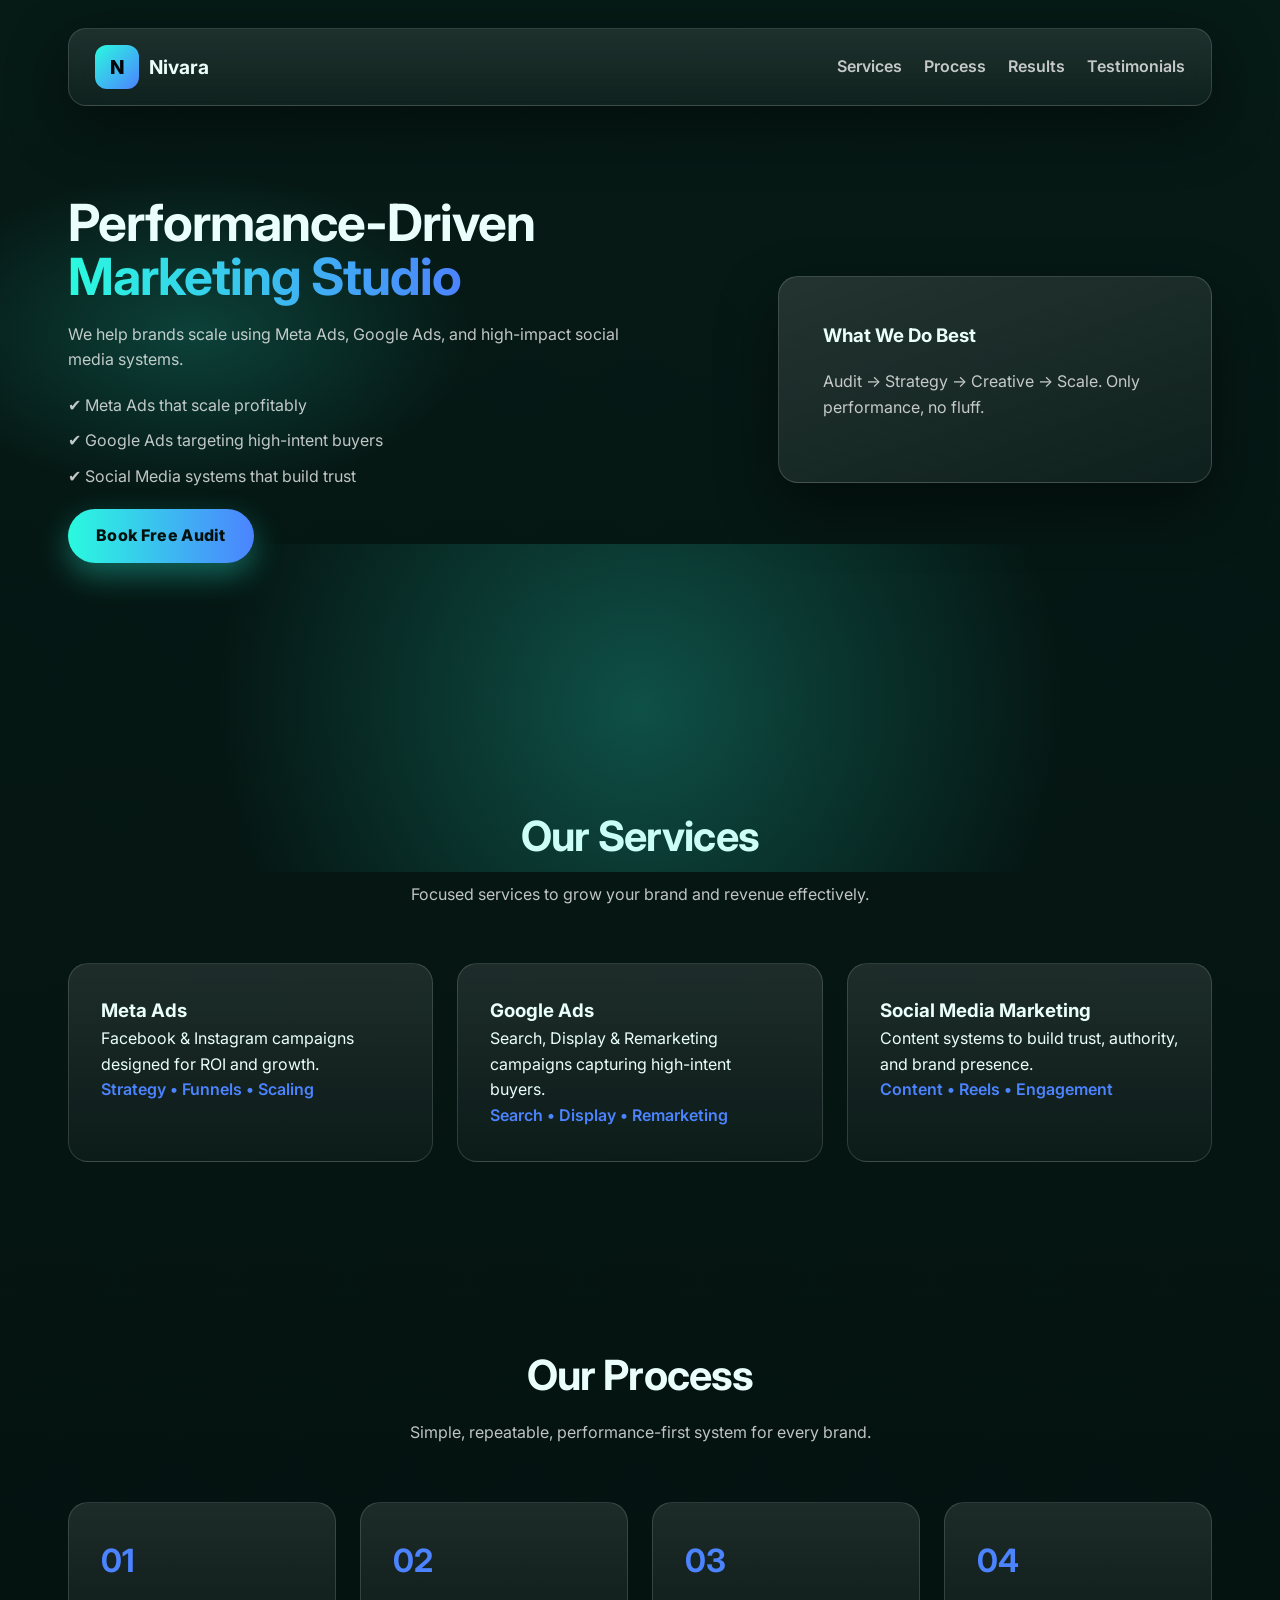
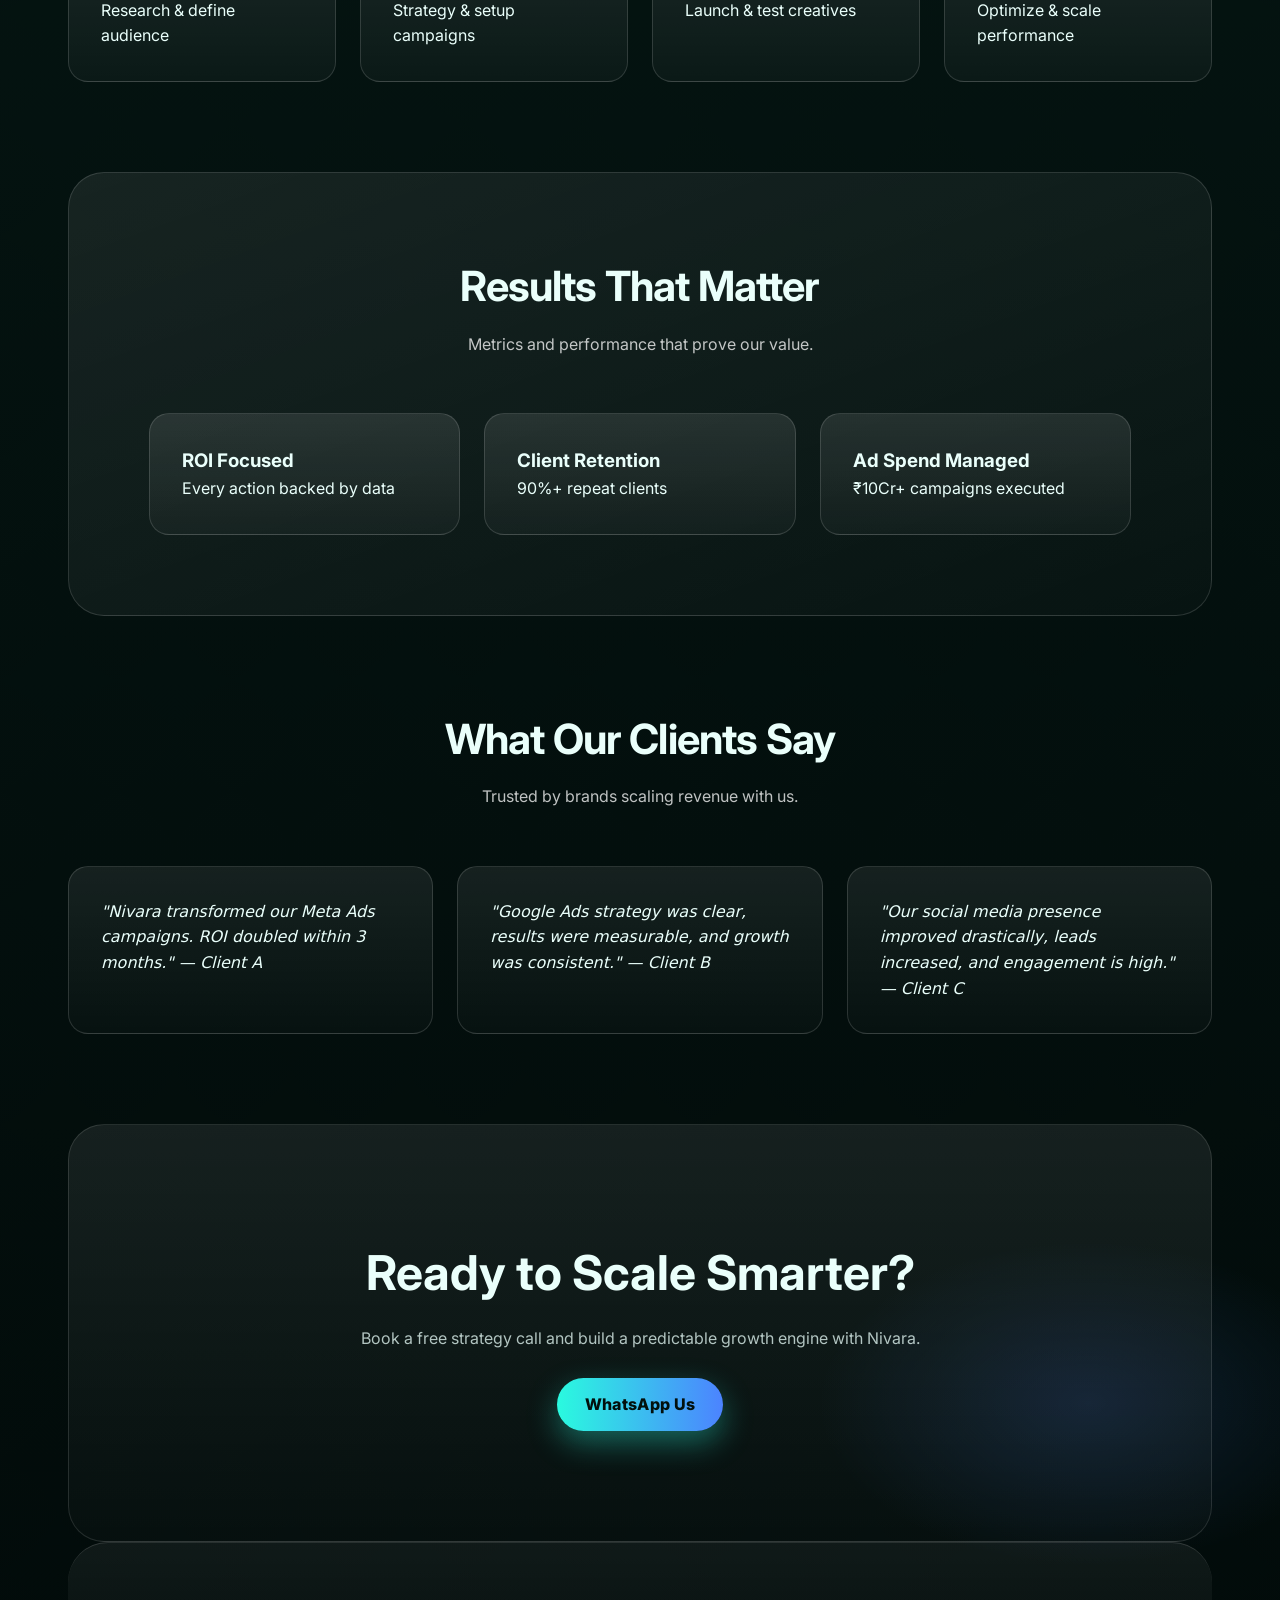
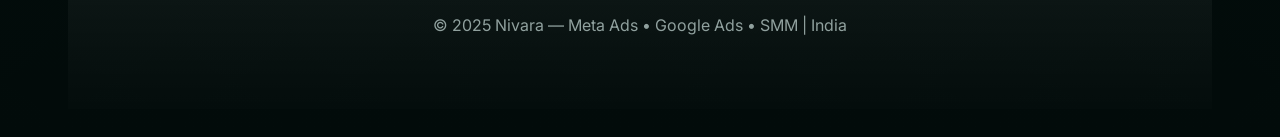
==== commit 3366abf4: "Add files via upload" ====
--- a/index.html
+++ b/index.html
@@ -94,7 +94,6 @@
     <a href="#process">Process</a>
     <a href="#results">Results</a>
     <a href="#testimonials">Testimonials</a>
-    <a href="#contact" class="btn">Free Strategy Call</a>
   </div>
 </nav>
 
